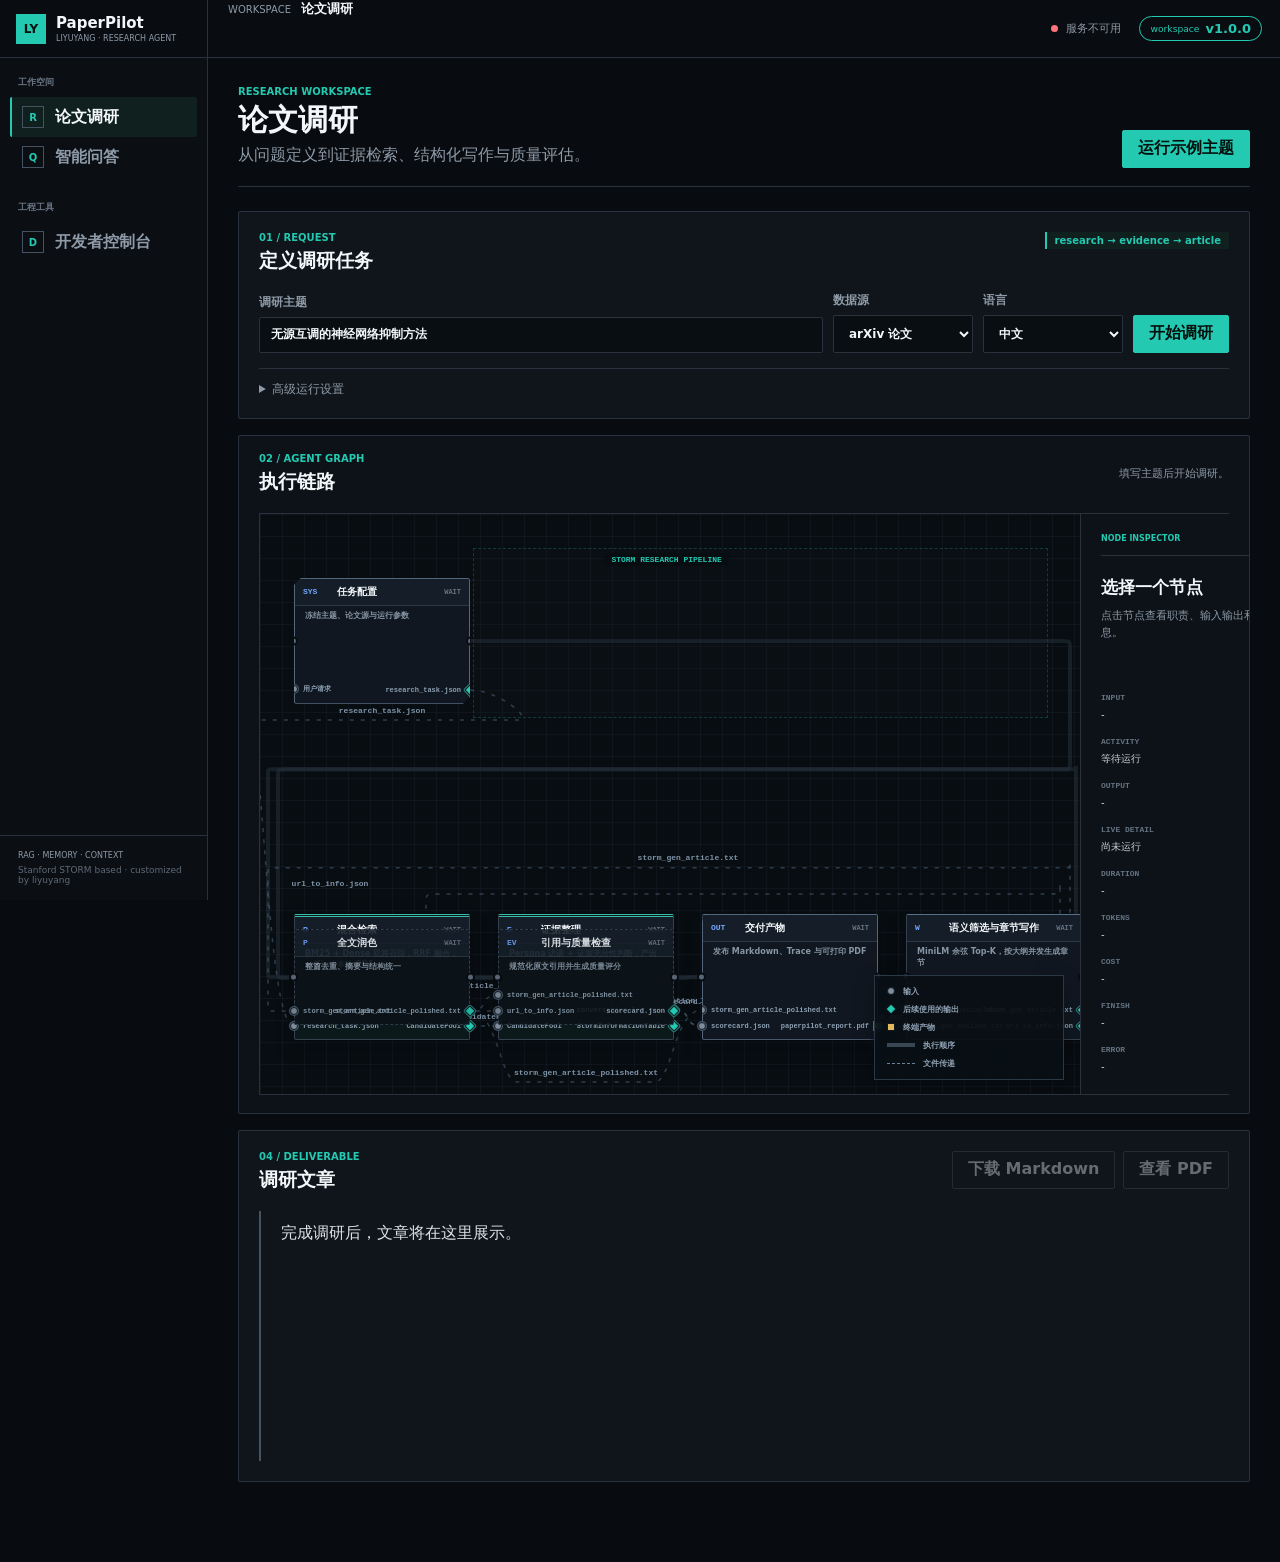
==== frontend/paperpilot_dashboard/index.html @ 45d21dbb "rebrand: PaperStorm -> PaperPilot, v1.0.0 - 全量重命名: 178 文件内容 + 96 文件/目录名; 模块 paperpilot_*; 环境变量 PAPER" ====
<!doctype html>
<html lang="zh-CN">
  <head>
    <meta charset="utf-8" />
    <meta name="viewport" content="width=device-width, initial-scale=1" />
    <title>PaperPilot Agent Workspace</title>
    <link rel="icon" href="data:image/svg+xml,%3Csvg xmlns='http://www.w3.org/2000/svg' viewBox='0 0 32 32'%3E%3Crect width='32' height='32' fill='%2300c2a8'/%3E%3Cpath d='M8 24V8h15v4H13v3h8v4h-8v5z' fill='%23060a0e'/%3E%3C/svg%3E" />
    <link rel="stylesheet" href="styles.css?v=1.0.0" />
  </head>
  <body data-mode="research">
    <header class="topbar">
      <a class="brand" href="#" aria-label="PaperPilot 首页">
        <span class="brand-mark">LY</span>
        <span><strong>PaperPilot</strong><small>LIYUYANG · RESEARCH AGENT</small></span>
      </a>
      <div class="topbar-context"><span>WORKSPACE</span><strong id="workspace-title">论文调研</strong></div>
      <div class="topbar-actions">
        <span class="service-pill" id="service-state"><i class="status-dot"></i><span>连接中</span></span>
          <span class="release-pill owner-pill"><small>workspace</small><strong>v1.0.0</strong></span>
      </div>
    </header>

    <div class="workspace-shell">
      <nav class="workspace-rail" aria-label="主导航">
        <div class="rail-section product-only">
          <span class="rail-label">工作空间</span>
          <button class="rail-item active" id="show-research-mode" type="button"><i>R</i><span>论文调研</span></button>
          <button class="rail-item" id="show-chat-mode" type="button"><i>Q</i><span>智能问答</span></button>
        </div>
        <div class="rail-section">
          <span class="rail-label">工程工具</span>
          <button class="rail-item" id="show-developer-mode" type="button"><i>D</i><span>开发者控制台</span></button>
        </div>
        <div class="rail-spacer"></div>
        <div class="rail-foot">
          <span>RAG · MEMORY · CONTEXT</span>
          <small>Stanford STORM based · customized by liyuyang</small>
        </div>
      </nav>

      <main class="workspace-main">
        <section class="research-view product-only" id="research-view">
          <header class="page-heading">
            <div><span>RESEARCH WORKSPACE</span><h1>论文调研</h1><p>从问题定义到证据检索、结构化写作与质量评估。</p></div>
            <button id="start-research-demo" type="button">运行示例主题</button>
          </header>

          <section class="surface research-composer">
            <div class="section-heading"><div><span>01 / REQUEST</span><h2>定义调研任务</h2></div><b>research → evidence → article</b></div>
            <div class="form-row research-fields">
              <label class="grow">调研主题<input id="task-topic" value="无源互调的神经网络抑制方法" /></label>
              <label>数据源<select id="task-retriever"><option value="arxiv">arXiv 论文</option><option value="local-pdf">本地 PDF</option></select></label>
              <label>语言<select id="task-output-language"><option value="zh">中文</option><option value="original">原文</option></select></label>
              <button id="start-research-workflow" type="button">开始调研</button>
            </div>
            <details><summary>高级运行设置</summary><div class="form-row advanced-row">
              <label>运行方式<select id="task-run-mode"><option value="paperpilot" selected>真实检索与 LLM</option><option value="fake">本地可复现演示</option></select></label>
              <label>期望关键词<input id="task-expected-keyword" placeholder="可选，用于约束检索方向" /></label>
              <label>排除关键词<input id="task-forbidden-keyword" placeholder="可选，用于过滤无关领域" /></label>
            </div></details>
          </section>

          <section class="pipeline-strip pipeline-workbench" aria-label="调研执行阶段">
            <div class="section-heading compact"><div><span>02 / AGENT GRAPH</span><h2>执行链路</h2></div><p class="activity-line" id="research-current-activity">填写主题后开始调研。</p></div>
            <div class="pipeline-layout">
              <div class="pipeline-canvas" id="pipeline-canvas">
                <svg class="pipeline-wires execution-layer" id="pipeline-execution-wires" aria-hidden="true"></svg>
                <svg class="pipeline-wires artifact-layer" id="pipeline-artifact-wires" aria-hidden="true"></svg>
                <div class="agent-cluster-label">STORM RESEARCH PIPELINE</div>
                <button class="pipeline-node system-node" data-node="request" style="--col:1;--row:1" type="button"><span class="flow-port flow-in"></span><span class="flow-port flow-out"></span><span class="node-head"><i>SYS</i><b>任务配置</b><em>WAIT</em></span><small class="node-description">冻结主题、论文源与运行参数</small><span class="node-port input-port" data-port="user_request"><i></i>用户请求</span><span class="node-port output-port relay-output" data-port="research_task"><i></i>research_task.json</span></button>
                <button class="pipeline-node agent-node" data-node="retrieval" style="--col:1;--row:3" type="button"><span class="flow-port flow-in"></span><span class="flow-port flow-out"></span><span class="node-head"><i>R</i><b>混合检索</b><em>WAIT</em></span><small class="node-description">BM25 + Dense 双路召回，RRF 融合，arXiv / 本地 PDF</small><span class="node-port input-port" data-port="research_task"><i></i>research_task.json</span><span class="node-port output-port relay-output" data-port="information"><i></i>CandidatePool</span></button>
                <button class="pipeline-node agent-node" data-node="evidence" style="--col:2;--row:3" type="button"><span class="flow-port flow-in"></span><span class="flow-port flow-out"></span><span class="node-head"><i>E</i><b>证据整理</b><em>WAIT</em></span><small class="node-description">Persona 访谈 + 证据充分性判断，产出可引用信息表</small><span class="node-port input-port" data-port="information"><i></i>CandidatePool</span><span class="node-port output-port relay-output port-row-2" data-port="conversation"><i></i>conversation_log.json</span><span class="node-port output-port relay-output" data-port="evidence_table"><i></i>StormInformationTable</span></button>
                <button class="pipeline-node process-node" data-node="outline" style="--col:3;--row:3" type="button"><span class="flow-port flow-in"></span><span class="flow-port flow-out"></span><span class="node-head"><i>O</i><b>两阶段大纲</b><em>WAIT</em></span><small class="node-description">直接草案，再用研究对话细化结构</small><span class="node-port input-port" data-port="conversation"><i></i>conversation_log.json</span><span class="node-port output-port relay-output" data-port="outline"><i></i>storm_gen_outline.txt</span></button>
                <button class="pipeline-node process-node" data-node="writer" style="--col:4;--row:3" type="button"><span class="flow-port flow-in"></span><span class="flow-port flow-out"></span><span class="node-head"><i>W</i><b>语义筛选与章节写作</b><em>WAIT</em></span><small class="node-description">MiniLM 余弦 Top-K，按大纲并发生成章节</small><span class="node-port input-port port-row-2" data-port="information"><i></i>StormInformationTable</span><span class="node-port input-port" data-port="outline"><i></i>storm_gen_outline.txt</span><span class="node-port output-port relay-output port-row-2" data-port="draft"><i></i>storm_gen_article.txt</span><span class="node-port output-port relay-output" data-port="references"><i></i>url_to_info.json</span></button>
                <button class="pipeline-node aux-node" data-node="polish" style="--col:1;--row:3" type="button"><span class="flow-port flow-in"></span><span class="flow-port flow-out"></span><span class="node-head"><i>P</i><b>全文润色</b><em>WAIT</em></span><small class="node-description">整篇去重、摘要与结构统一</small><span class="node-port input-port" data-port="draft"><i></i>storm_gen_article.txt</span><span class="node-port output-port relay-output" data-port="article"><i></i>storm_gen_article_polished.txt</span></button>
                <button class="pipeline-node aux-node" data-node="evaluate" style="--col:2;--row:3" type="button"><span class="flow-port flow-in"></span><span class="flow-port flow-out"></span><span class="node-head"><i>EV</i><b>引用与质量检查</b><em>WAIT</em></span><small class="node-description">规范化原文引用并生成质量评分</small><span class="node-port input-port port-row-2" data-port="article"><i></i>storm_gen_article_polished.txt</span><span class="node-port input-port" data-port="references"><i></i>url_to_info.json</span><span class="node-port output-port relay-output" data-port="scorecard"><i></i>scorecard.json</span></button>
                <button class="pipeline-node system-node" data-node="deliver" style="--col:3;--row:3" type="button"><span class="flow-port flow-in"></span><span class="flow-port flow-out"></span><span class="node-head"><i>OUT</i><b>交付产物</b><em>WAIT</em></span><small class="node-description">发布 Markdown、Trace 与可打印 PDF</small><span class="node-port input-port port-row-2" data-port="article"><i></i>storm_gen_article_polished.txt</span><span class="node-port input-port" data-port="scorecard"><i></i>scorecard.json</span><span class="node-port output-port terminal-output" data-port="report"><i></i>paperpilot_report.pdf</span></button>
                <div class="pipeline-legend" id="pipeline-legend"><span><i class="legend-input"></i>输入</span><span><i class="legend-relay"></i>后续使用的输出</span><span><i class="legend-terminal"></i>终端产物</span><span><b class="legend-execution"></b>执行顺序</span><span><b class="legend-artifact"></b>文件传递</span></div>
              </div>
              <aside class="pipeline-inspector" id="pipeline-inspector">
                <div><span>NODE INSPECTOR</span><b id="pipeline-node-status">WAITING</b></div>
                <h3 id="pipeline-node-title">选择一个节点</h3>
                <p id="pipeline-node-description">点击节点查看职责、输入输出和当前运行信息。</p>
                <dl>
                  <dt>INPUT</dt><dd id="pipeline-node-input">-</dd>
                  <dt>ACTIVITY</dt><dd id="pipeline-node-activity">等待运行</dd>
                  <dt>OUTPUT</dt><dd id="pipeline-node-output">-</dd>
                  <dt>LIVE DETAIL</dt><dd id="pipeline-node-detail">尚未运行</dd>
                  <dt>DURATION</dt><dd id="pipeline-node-duration">-</dd>
                  <dt>TOKENS</dt><dd id="pipeline-node-tokens">-</dd>
                  <dt>COST</dt><dd id="pipeline-node-cost">-</dd>
                  <dt>FINISH</dt><dd id="pipeline-node-finish">-</dd>
                  <dt>ERROR</dt><dd id="pipeline-node-error">-</dd>
                </dl>
                <div class="pipeline-artifact-actions hidden" id="pipeline-pdf-actions">
                  <label class="checkbox-control"><input id="task-generate-pdf" type="checkbox" /><span>同时生成正式 PDF</span></label>
                  <a class="secondary-button hidden" id="pipeline-open-pdf" href="#" target="_blank" rel="noopener">查看 PDF</a>
                </div>
              </aside>
            </div>
          </section>

          <section class="surface hidden" id="research-score-section">
            <div class="section-heading"><div><span>03 / EVALUATION</span><h2>本次运行评分</h2></div><b id="research-task-id">未运行</b></div>
            <div class="metric-grid" id="scorecard"></div>
          </section>

          <section class="surface result-surface" id="research-result-workspace">
            <div class="section-heading"><div><span>04 / DELIVERABLE</span><h2>调研文章</h2></div><div class="deliverable-actions"><button class="secondary-button" id="download-article-md" type="button" disabled>下载 Markdown</button><button class="secondary-button" id="open-article-pdf" type="button" disabled>查看 PDF</button></div></div>
            <article class="article" id="article-content">完成调研后，文章将在这里展示。</article>
          </section>
        </section>

        <section class="chat-view product-only hidden" id="chat-view">
          <aside class="chat-sessions" id="chat-sessions-panel">
            <div class="section-heading compact"><div><span>HISTORY</span><h2>会话</h2></div><button class="icon-button" id="refresh-chat-sessions" type="button" title="刷新会话">↻</button></div>
            <div class="session-list" id="chat-session-list"><p class="empty-state">暂无历史会话。</p></div>
          </aside>
          <section class="chat-workspace">
            <header class="chat-header"><div><span>CONTEXT-AWARE CHAT</span><h1>研究问答</h1></div><button id="create-chat" type="button">新建聊天</button></header>
            <div class="chat-messages" id="chat-messages"><div class="message assistant"><img class="message-avatar" src="/dashboard/assets/avatar-paperpilot.svg" alt="" /><div class="message-body"><div class="message-head"><strong>PaperPilot</strong></div><p>我是带论文检索、上下文压缩和长期记忆的 Research Chat Agent。</p></div></div></div>
            <div class="chat-toolbar"><button id="regenerate-chat" type="button" class="secondary-button" disabled>重新生成</button><button id="stop-chat" type="button" class="danger-button hidden">停止</button></div>
            <form class="chat-composer" id="chat-form"><textarea id="chat-input" rows="3" placeholder="直接提问，证据不足时将自动升级为深度调研。"></textarea><button id="send-chat" type="submit">发送</button></form>
          </section>
        </section>

        <section class="developer-view hidden" id="developer-view">
          <header class="page-heading developer-header">
            <div><span>BENCHMARK CONTROL PLANE</span><h1>开发者控制台</h1><p>公开数据集、可复现实验、运行日志和治理状态集中管理。</p></div>
            <div class="developer-actions"><label>服务地址<input id="service-url" placeholder="当前页面地址" /></label><button class="secondary-button" id="leave-developer-mode" type="button">返回产品</button></div>
          </header>

          <section class="status-band" id="benchmark-readiness">
            <div><small>API SERVICE</small><strong id="ready-service">检查中</strong><span id="ready-service-detail">连接 API</span></div>
            <div><small>BENCHMARK ROOT</small><strong id="ready-root">未发现</strong><span id="ready-root-detail">等待服务返回</span></div>
            <div><small>DATASETS</small><strong id="ready-datasets">检测中</strong><span>本机缓存自动发现</span></div>
            <div><small>RUNTIME</small><strong id="ready-python">未知</strong><span id="ready-model-cache">模型缓存未发现</span></div>
            <div><small>LANGFUSE</small><strong id="ready-langfuse">检查中</strong><span id="ready-langfuse-detail">本地 Trace 可用</span></div>
            <button class="icon-button" id="refresh-benchmark-catalog" type="button" title="刷新环境">↻</button>
          </section>

          <section class="console-section milestone-workspace" aria-labelledby="milestone-heading">
            <div class="section-heading"><div><span>ACCUMULATED RELEASE PATH</span><h2 id="milestone-heading">能力演进与验收范围</h2></div><b>累积里程碑</b></div>
            <div class="milestone-progress" id="milestone-progress" aria-label="累积里程碑进度"></div>
            <div class="milestone-detail" id="milestone-detail">
              <div class="milestone-detail-copy"><span>SELECT A MILESTONE</span><h3>选择阶段查看验收范围</h3><p>每一阶段只叠加此前已验证能力；数据缺失时会明确标注，不会用推断结果补齐。</p></div>
              <div class="milestone-benchmarks" id="milestone-benchmarks"></div>
              <section class="case-comparison" aria-labelledby="case-comparison-heading">
                <div class="case-comparison-head"><span>CASE EVIDENCE</span><h3 id="case-comparison-heading">案例对照</h3></div>
                <div class="case-field"><small>改进前 Top K</small><strong id="case-before-top-k">未提供</strong></div>
                <div class="case-field"><small>改进后 Top K</small><strong id="case-after-top-k">未提供</strong></div>
                <div class="case-field"><small>失败阶段</small><strong id="case-failure-stage">未提供</strong></div>
                <div class="case-field"><small>Trace</small><strong id="case-trace">未提供</strong></div>
                <div class="case-field case-citation"><small>引用字段</small><strong id="case-citation">未提供</strong></div>
              </section>
            </div>
          </section>

          <section class="console-section">
            <div class="section-heading"><div><span>PUBLIC EVIDENCE</span><h2>Benchmark Registry</h2></div><b data-legacy-contract="v5.5 / v5.6">实验目录</b></div>
            <div class="benchmark-catalog" id="benchmark-catalog"><p class="empty-state">正在加载 Benchmark Registry...</p></div>
          </section>

          <section class="console-section benchmark-run-workspace" id="benchmark-run-workspace">
            <div class="section-heading"><div><span>EXPERIMENT RUNNER</span><h2 id="benchmark-selected-name">选择一个 Benchmark</h2></div><span class="run-status idle" id="benchmark-run-status">idle</span></div>
            <div class="run-layout">
              <div class="run-config">
                <p id="benchmark-selected-description">从上方目录选择任务，查看数据、成本和复现参数。</p>
                <div class="form-row"><label>运行档位<select id="benchmark-profile"><option value="smoke">Smoke：快速验证链路</option><option value="quality">Quality：正式实验</option></select></label><label class="paid-confirm hidden" id="paid-confirm-row"><input id="benchmark-allow-paid" type="checkbox" /> 我确认该实验会调用付费 LLM</label></div>
                <div class="input-manifest" id="benchmark-input-manifest"></div>
                <div class="command-box"><div><span>REPRODUCIBLE COMMAND</span><button class="text-button" id="copy-benchmark-command" type="button">复制</button></div><code id="benchmark-command-preview">选择 Benchmark 后生成</code></div>
                <div class="button-row"><button id="start-benchmark-run" type="button" disabled>开始运行</button><button class="danger-button" id="cancel-benchmark-run" type="button" disabled>停止</button></div>
              </div>
              <div class="run-observer"><div class="run-progress"><i id="benchmark-progress-dot"></i><div><strong id="benchmark-progress-title">尚未运行</strong><p id="benchmark-progress-detail">运行后显示 PID、耗时与产物路径。</p></div></div><pre class="benchmark-log-tail" id="benchmark-log-tail">Benchmark 日志将在这里实时刷新。</pre></div>
            </div>
          </section>

          <section class="console-section">
            <div class="section-heading"><div><span>EVIDENCE REPORT</span><h2>结果与边界</h2></div><b id="benchmark-evidence-tier">尚未选择</b></div>
            <div class="metric-grid benchmark-result-metrics" id="benchmark-result-metrics"></div>
            <div class="evidence-grid"><div><h3>实验说明</h3><ul id="benchmark-limitations"><li>选择 Benchmark 后显示证据等级与限制。</li></ul></div><div><h3>产物</h3><div id="benchmark-artifacts" class="artifact-list">尚无运行产物。</div></div></div>
            <details><summary>原始报告 JSON</summary><pre id="benchmark-raw-result">{}</pre></details>
          </section>

          <section class="console-section runtime-diagnostics">
            <div class="section-heading"><div><span>LIVE RUNTIME</span><h2>执行链路诊断</h2></div><button class="secondary-button" id="refresh-runtime-diagnostics" type="button">刷新</button></div>
            <div class="diagnostic-grid"><div><h3>服务与治理</h3><pre id="runtime-production-status">等待刷新。</pre></div><div><h3>最近调研任务</h3><pre id="runtime-task-status">等待刷新。</pre></div><div><h3>Runtime Trace</h3><pre id="runtime-trace-status">选择或运行调研任务后显示。</pre></div></div>
          </section>
        </section>
      </main>

      <aside class="workspace-inspector product-only">
        <div class="inspector-block chat-settings">
          <span class="rail-label">运行配置</span>
          <label>问答模式<select id="chat-run-mode"><option value="paperpilot" selected>真实 API</option><option value="fake">本地演示</option></select></label>
          <label>检索器<select id="chat-retriever"><option value="arxiv">arXiv</option><option value="local-pdf">本地 PDF</option></select></label>
          <label>记忆召回<select id="chat-memory-mode"><option value="lexical" selected>FTS / BM25（轻量）</option><option value="semantic">真实 Embedding（语义）</option></select></label>
        </div>
        <div class="inspector-block"><span class="rail-label">当前上下文</span><dl class="session-meta"><dt>SESSION</dt><dd id="chat-session-id">尚未创建</dd><dt>CONTEXT</dt><dd id="chat-context-summary">等待消息</dd></dl></div>
        <div class="inspector-block"><span class="rail-label">能力栈</span><ul class="capability-list"><li><i class="teal"></i>Hybrid Retrieval</li><li><i class="blue"></i>Evidence Rerank</li><li><i class="violet"></i>Temporal Memory</li><li><i class="amber"></i>Context Compaction</li></ul></div>
        <div class="inspector-block inspector-note"><strong>执行策略</strong><p>闲聊直接生成；知识问题先复用证据；证据不足时自动进入 Deep Research。</p></div>
      </aside>
    </div>

    <div class="toast hidden" id="toast" role="status"></div>
    <script src="app.js?v=1.0.0"></script>
  </body>
</html>
---- frontend/paperpilot_dashboard/styles.css ----
:root {
  color-scheme: dark;
  --bg: #080b0f;
  --rail: #0b0f14;
  --surface: #10151b;
  --surface-2: #141b23;
  --surface-3: #19222c;
  --line: #29323c;
  --line-strong: #455261;
  --text: #f4f7fa;
  --muted: #8e9aa7;
  --teal: #24c9b1;
  --blue: #73a7ff;
  --green: #5bd692;
  --amber: #e8b75a;
  --red: #ff737d;
  --violet: #a795ff;
  --radius: 2px;
  font-family: Inter, "IBM Plex Sans", "Segoe UI", "Microsoft YaHei", system-ui, sans-serif;
}

* { box-sizing: border-box; }
html { background: var(--bg); scroll-behavior: smooth; }
body { min-width: 320px; margin: 0; background: var(--bg); color: var(--text); letter-spacing: 0; }
button, input, select, textarea { font: inherit; letter-spacing: 0; }
button { min-height: 38px; border: 1px solid var(--teal); border-radius: var(--radius); padding: 0 15px; background: var(--teal); color: #03110e; font-weight: 750; cursor: pointer; transition: background 120ms ease, border-color 120ms ease, color 120ms ease; }
button:hover:not(:disabled) { border-color: #63e4d1; background: #63e4d1; }
button:disabled { cursor: not-allowed; opacity: .38; }
button:focus-visible, input:focus-visible, select:focus-visible, textarea:focus-visible { outline: 2px solid var(--blue); outline-offset: 2px; }
.secondary-button, .icon-button { border-color: var(--line-strong); background: transparent; color: var(--text); }
.secondary-button:hover:not(:disabled), .icon-button:hover:not(:disabled) { border-color: var(--muted); background: var(--surface-3); }
.danger-button { border-color: #704048; background: transparent; color: #ffb1b7; }
.danger-button:hover:not(:disabled) { border-color: var(--red); background: #35171d; color: #fff; }
.text-button { min-height: auto; border: 0; padding: 0; background: transparent; color: var(--blue); }
.icon-button { width: 38px; padding: 0; font-size: 20px; }
input, select, textarea { width: 100%; border: 1px solid var(--line); border-radius: var(--radius); background: #090e13; color: var(--text); padding: 10px 11px; }
textarea { resize: vertical; }
label { display: grid; gap: 6px; color: var(--muted); font-size: 12px; font-weight: 650; }
p { color: var(--muted); line-height: 1.55; }
h1, h2, h3, p { margin-top: 0; }
h1 { margin-bottom: 5px; font-size: 30px; line-height: 1.2; }
h2 { margin-bottom: 0; font-size: 19px; }
h3 { font-size: 14px; }
code, pre { font-family: "Cascadia Code", "SFMono-Regular", Consolas, monospace; }
.hidden { display: none !important; }

.topbar { position: sticky; top: 0; z-index: 20; display: grid; grid-template-columns: 208px minmax(0, 1fr) auto; min-height: 58px; border-bottom: 1px solid var(--line); background: #090d12; }
.brand { display: flex; align-items: center; gap: 10px; border-right: 1px solid var(--line); padding: 0 16px; color: var(--text); text-decoration: none; }
.brand-mark { display: grid; place-items: center; width: 30px; height: 30px; background: var(--teal); color: #03110e; font-size: 12px; font-weight: 900; }
.brand strong, .brand small { display: block; }
.brand strong { font-size: 15px; }
.brand small { margin-top: 2px; color: var(--muted); font-size: 8px; }
.topbar-context { display: flex; align-items: baseline; gap: 10px; padding: 0 20px; }
.topbar-context span { color: var(--muted); font-size: 10px; }
.topbar-context strong { font-size: 13px; }
.topbar-actions { display: flex; align-items: center; gap: 18px; padding: 0 18px; }
.service-pill, .release-pill { display: flex; align-items: center; gap: 8px; color: var(--muted); font-size: 11px; }
.release-pill { gap: 6px; }
.release-pill strong { color: var(--teal); font-size: 13px; }
.status-dot { width: 7px; height: 7px; border-radius: 50%; background: var(--amber); }
.service-pill.online .status-dot { background: var(--green); box-shadow: 0 0 0 3px rgba(91,214,146,.12); }
.service-pill.offline .status-dot { background: var(--red); }

.workspace-shell { display: grid; grid-template-columns: 208px minmax(0, 1fr) 288px; min-height: calc(100vh - 58px); }
body[data-mode="research"] .workspace-shell { grid-template-columns: 208px minmax(0, 1fr); }
body[data-mode="research"] .workspace-main { grid-column: 2; }
body[data-mode="research"] .workspace-inspector { display: none; }
.workspace-rail { position: sticky; top: 58px; display: flex; height: calc(100vh - 58px); flex-direction: column; border-right: 1px solid var(--line); background: var(--rail); }
.rail-section { padding: 18px 10px 6px; }
.rail-label { display: block; margin: 0 8px 8px; color: #697583; font-size: 9px; font-weight: 800; text-transform: uppercase; }
.rail-item { display: flex; width: 100%; align-items: center; gap: 11px; min-height: 40px; border: 0; border-left: 2px solid transparent; padding: 0 10px; background: transparent; color: var(--muted); text-align: left; }
.rail-item:hover:not(:disabled) { border-color: var(--line-strong); background: var(--surface); color: var(--text); }
.rail-item.active { border-color: var(--teal); background: #10201f; color: var(--text); }
.rail-item i { display: grid; place-items: center; width: 22px; height: 22px; border: 1px solid var(--line-strong); color: var(--teal); font-size: 10px; font-style: normal; font-weight: 800; }
.rail-spacer { flex: 1; }
.rail-foot { border-top: 1px solid var(--line); padding: 15px 18px; }
.rail-foot span, .rail-foot small { display: block; }
.rail-foot span { color: var(--muted); font-size: 8px; }
.rail-foot small { margin-top: 5px; color: #5e6975; font-size: 9px; }

.workspace-main { min-width: 0; padding: 28px 30px 64px; }
.workspace-inspector { position: sticky; top: 58px; height: calc(100vh - 58px); overflow: auto; border-left: 1px solid var(--line); background: #0b1016; }
.inspector-block { border-bottom: 1px solid var(--line); padding: 20px 16px; }
.inspector-block label + label { margin-top: 13px; }
.inspector-block .rail-label { margin-left: 0; }
.inspector-note { background: #0e171c; }
.inspector-note p { margin: 8px 0 0; font-size: 12px; }
.capability-list { display: grid; gap: 11px; margin: 0; padding: 0; list-style: none; color: var(--muted); font-size: 12px; }
.capability-list li { display: flex; align-items: center; gap: 9px; }
.capability-list i { width: 3px; height: 16px; background: var(--teal); }
.capability-list .blue { background: var(--blue); }.capability-list .violet { background: var(--violet); }.capability-list .amber { background: var(--amber); }

.page-heading, .chat-header { display: flex; align-items: flex-end; justify-content: space-between; gap: 24px; margin-bottom: 24px; border-bottom: 1px solid var(--line); padding-bottom: 18px; }
.page-heading span, .chat-header span, .section-heading span { display: block; margin-bottom: 5px; color: var(--teal); font-size: 10px; font-weight: 800; }
.page-heading p { margin-bottom: 0; }
.surface, .console-section, .pipeline-strip { margin-bottom: 16px; border: 1px solid var(--line); border-radius: var(--radius); background: var(--surface); }
.surface, .console-section { padding: 20px; }
.pipeline-strip { padding: 17px 20px 20px; background: #0d1218; }
.section-heading { display: flex; align-items: flex-start; justify-content: space-between; gap: 18px; margin-bottom: 18px; }
.section-heading.compact { align-items: center; }
.section-heading b { border-left: 2px solid var(--teal); padding: 3px 8px; background: #10201f; color: var(--teal); font-size: 10px; white-space: nowrap; }
.form-row { display: flex; align-items: end; gap: 10px; }
.form-row > label { min-width: 140px; }.form-row .grow { flex: 1; }
.button-row { display: flex; gap: 8px; flex-wrap: wrap; }
details { margin-top: 15px; border-top: 1px solid var(--line); padding-top: 12px; }
summary { color: var(--muted); font-size: 12px; cursor: pointer; }
.advanced-row { margin-top: 13px; }.advanced-row label { flex: 1; }
.activity-line { max-width: 55%; margin: 0; font-size: 11px; text-align: right; }
.pipeline-workbench { padding-bottom: 18px; overflow: hidden; }
.pipeline-layout { display: grid; grid-template-columns: minmax(820px, 1fr) 270px; min-height: 560px; border: 1px solid var(--line); background: #080d12; }
.pipeline-canvas { position: relative; display: grid; min-width: 820px; grid-template-columns: repeat(4, minmax(176px, 1fr)); grid-template-rows: repeat(3, 126px); gap: 42px 28px; align-content: center; padding: 64px 34px 54px; overflow: hidden; background-color: #080d12; background-image: linear-gradient(rgba(68,82,97,.12) 1px, transparent 1px), linear-gradient(90deg, rgba(68,82,97,.12) 1px, transparent 1px); background-size: 22px 22px; }
.pipeline-canvas::before { position: absolute; top: 34px; left: calc(25% + 8px); width: calc(75% - 42px); height: 168px; border: 1px dashed rgba(36,201,177,.24); background: rgba(13,29,29,.16); content: ""; pointer-events: none; }
.agent-cluster-label { position: absolute; top: 39px; left: 42%; z-index: 4; padding: 2px 7px; background: #080d12; color: var(--teal); font: 800 8px "Cascadia Code", monospace; }
.pipeline-wires { position: absolute; inset: 0; width: 100%; height: 100%; overflow: visible; pointer-events: none; }.execution-layer { z-index: 1; }.artifact-layer { z-index: 2; }
.pipeline-wires path { fill: none; vector-effect: non-scaling-stroke; transition: stroke .25s ease, opacity .25s ease, filter .25s ease; }
.execution-wire { stroke: #26313d; stroke-width: 4; opacity: .5; }.execution-wire.complete { stroke: #31594e; opacity: .75; }.execution-wire.active { stroke: var(--teal); stroke-width: 4; stroke-dasharray: 12 10; opacity: 1; filter: drop-shadow(0 0 6px rgba(36,201,177,.85)); animation: execution-flow .68s linear infinite; }.execution-wire.failed { stroke: var(--red); opacity: 1; filter: drop-shadow(0 0 5px rgba(255,115,125,.75)); }
.artifact-wire { stroke: #536b83; stroke-width: 1.55; stroke-dasharray: 4 7; opacity: .5; }.artifact-wire.complete { stroke: #5d8878; opacity: .72; }.artifact-wire.active { stroke: #7eb6ff; stroke-width: 2.35; stroke-dasharray: 5 8; opacity: 1; filter: drop-shadow(0 0 7px rgba(121,169,255,.95)); animation: artifact-flow .5s linear infinite; }.artifact-wire.failed { stroke: var(--red); opacity: .95; }
.artifact-label { fill: #7f93a8; font: 700 8px "Cascadia Code", monospace; letter-spacing: 0; pointer-events: none; }
.pipeline-node { position: relative; z-index: 3; display: grid; min-width: 0; min-height: 118px; grid-column: var(--col); grid-row: var(--row); grid-template-rows: 31px auto 1fr; align-items: start; border: 1px solid #35414e; border-radius: 2px; padding: 0 10px 9px; background: #101720; color: var(--text); text-align: left; box-shadow: 0 8px 20px rgba(0,0,0,.24); overflow: visible; }
.pipeline-node.system-node { clip-path: polygon(7px 0, 100% 0, 100% calc(100% - 7px), calc(100% - 7px) 100%, 0 100%, 0 7px); border-color: #53667b; }.pipeline-node.agent-node { border-top: 3px double #38bba9; background: #0c191a; }.pipeline-node.process-node { border-top-color: #56708c; }.pipeline-node.aux-node { min-height: 96px; align-self: center; border-style: dashed; background: #0c1218; box-shadow: none; opacity: .88; }
.node-head { display: grid; grid-template-columns: 27px minmax(0,1fr) auto; align-items: center; gap: 7px; margin: 0 -10px 7px; border-bottom: 1px solid #2b3743; padding: 6px 8px; background: #151e28; }.node-head > i { color: var(--blue); font: 800 8px "Cascadia Code", monospace; font-style: normal; }.node-head b { min-width: 0; overflow: hidden; font-size: 10px; text-overflow: ellipsis; white-space: nowrap; }.node-head em { color: #647180; font: 800 7px "Cascadia Code", monospace; font-style: normal; }
.node-description { display: block; min-height: 26px; color: #8795a4; font-size: 8px; line-height: 1.4; }
.node-port { position: absolute; display: flex; max-width: 74%; align-items: center; gap: 5px; color: #8da0b3; font: 700 7px "Cascadia Code", monospace; white-space: nowrap; }.node-port i { width: 8px; height: 8px; flex: 0 0 auto; border: 1px solid #111923; border-radius: 50%; background: #7f8d9a; box-shadow: 0 0 0 1px #45586a; }.input-port { bottom: 9px; left: -5px; }.node-port.port-row-2 { bottom: 25px; }.output-port { right: -5px; bottom: 9px; flex-direction: row-reverse; text-align: right; }.relay-output i { border-radius: 1px; background: var(--teal); box-shadow: 0 0 0 1px #287e73; transform: rotate(45deg); }.terminal-output i { border-radius: 0; background: #e2b85d; box-shadow: 0 0 0 1px #8a6b2e; }
.flow-port { position: absolute; top: 50%; width: 9px; height: 9px; border: 2px solid #080d12; border-radius: 50%; background: #596776; transform: translateY(-50%); }.flow-in { left: -6px; }.flow-out { right: -6px; }
.pipeline-node:hover:not(:disabled), .pipeline-node.selected { border-color: var(--blue); background: #16212d; }
.pipeline-node.active { border-color: var(--teal); background: #101a21; box-shadow: inset 3px 0 0 var(--teal), 0 0 20px rgba(36,201,177,.24); animation: node-breathe 1.5s ease-in-out infinite; }.pipeline-node.active::after { position: absolute; z-index: 6; inset: -2px; content: ""; pointer-events: none; background: linear-gradient(90deg, transparent 0 34%, var(--teal) 46% 58%, transparent 70%) top / 220% 1px no-repeat, linear-gradient(180deg, transparent 0 34%, var(--teal) 46% 58%, transparent 70%) right / 1px 220% no-repeat, linear-gradient(270deg, transparent 0 34%, var(--teal) 46% 58%, transparent 70%) bottom / 220% 1px no-repeat, linear-gradient(0deg, transparent 0 34%, var(--teal) 46% 58%, transparent 70%) left / 1px 220% no-repeat; filter: drop-shadow(0 0 4px rgba(36,201,177,.9)); animation: node-outline-flow 1.25s linear infinite; }.pipeline-node.active .flow-port { background: var(--teal); box-shadow: 0 0 9px var(--teal); }.pipeline-node.active em { color: var(--teal); }
.pipeline-node.complete { border-color: #2f7652; background: #0c1714; }.pipeline-node.complete .flow-port { background: var(--green); }.pipeline-node.complete em { color: var(--green); }
.pipeline-node.failed { border-color: var(--red); background: #251116; }.pipeline-node.failed .flow-port { background: var(--red); box-shadow: 0 0 8px rgba(255,115,125,.7); }.pipeline-node.failed em { color: var(--red); }
.pipeline-node.skipped { border-color: #29323c; background: #0a0f14; opacity: .58; }.pipeline-node.skipped em { color: #788696; }
.pipeline-node .node-time { position: absolute; top: -9px; left: 9px; z-index: 4; border: 1px solid #2f7652; padding: 2px 5px; background: #07120d; color: var(--green); font: 800 7px "Cascadia Code", monospace; font-style: normal; }
.pipeline-legend { position: absolute; right: 16px; bottom: 14px; z-index: 5; display: grid; width: 190px; grid-template-columns: 1fr; gap: 7px; border: 1px solid #2b3947; padding: 10px 12px; background: rgba(9,15,21,.94); box-shadow: 0 8px 20px rgba(0,0,0,.25); color: #8fa0b2; font: 700 8px "Cascadia Code", monospace; }.pipeline-legend span { display: flex; align-items: center; gap: 8px; }.pipeline-legend i { display: inline-block; width: 8px; height: 8px; border: 1px solid #111923; }.legend-input { border-radius: 50%; background: #7f8d9a; }.legend-relay { border-radius: 1px; background: var(--teal); transform: rotate(45deg); }.legend-terminal { background: #e2b85d; }.pipeline-legend b { display: inline-block; width: 28px; height: 0; border-top: 4px solid #384654; }.pipeline-legend .legend-artifact { border-top-width: 1px; border-top-style: dashed; border-color: #6a8198; }
.pipeline-inspector { border-left: 1px solid var(--line); padding: 20px; background: #0c1218; }
.pipeline-inspector > div { display: flex; align-items: center; justify-content: space-between; border-bottom: 1px solid var(--line); padding-bottom: 12px; }.pipeline-inspector > div span { color: var(--teal); font-size: 8px; font-weight: 800; }.pipeline-inspector > div b { color: var(--muted); font: 800 8px "Cascadia Code", monospace; }.pipeline-inspector > div b.active { color: var(--teal); }.pipeline-inspector > div b.complete { color: var(--green); }.pipeline-inspector > div b.failed { color: var(--red); }
.pipeline-inspector h3 { margin: 20px 0 8px; font-size: 17px; }.pipeline-inspector p { min-height: 66px; font-size: 11px; }.pipeline-inspector dl { margin: 20px 0 0; }.pipeline-inspector dt { margin-top: 15px; color: #657281; font: 800 8px "Cascadia Code", monospace; }.pipeline-inspector dd { margin: 5px 0 0; color: #c7d1da; font-size: 10px; line-height: 1.5; overflow-wrap: anywhere; }
.pipeline-inspector > .pipeline-artifact-actions { display: grid; gap: 10px; margin-top: 18px; padding-top: 14px; border-top: 1px solid var(--line); border-bottom: 0; }.pipeline-inspector > .pipeline-artifact-actions.hidden { display: none; }.checkbox-control { display: flex; align-items: center; gap: 9px; color: #c7d1da; font-size: 10px; }.checkbox-control input { accent-color: var(--teal); }.deliverable-actions { display: flex; align-items: center; gap: 8px; }
.research-progress { display: grid; grid-template-columns: repeat(5, minmax(0, 1fr)); border: 1px solid var(--line); }
.research-progress > div { display: grid; min-height: 66px; align-content: center; gap: 5px; border-right: 1px solid var(--line); padding: 10px 13px; color: var(--muted); }
.research-progress > div:last-child { border-right: 0; }
.research-progress i { color: #637080; font-size: 9px; font-style: normal; }
.research-progress span { font-size: 12px; }
.research-progress .complete { border-top: 2px solid var(--green); background: #0d1c16; color: #c4f1d7; }
.research-progress .active { border-top: 2px solid var(--blue); background: #101b2a; color: #dae8ff; }
.research-progress .failed { border-top: 2px solid var(--red); background: #271217; color: #ffc8cc; }
.metric-grid { display: grid; grid-template-columns: repeat(auto-fit, minmax(145px, 1fr)); border: 1px solid var(--line); background: var(--line); gap: 1px; }
.metric { min-height: 82px; padding: 13px; background: #0a0f14; }
.metric small { display: block; color: var(--muted); font-size: 10px; overflow-wrap: anywhere; }
.metric strong { display: block; margin-top: 8px; font-size: 21px; overflow-wrap: anywhere; }
.metric strong em { margin-left: 5px; color: var(--muted); font-size: 10px; font-style: normal; }
.article { min-height: 250px; border-left: 2px solid var(--line-strong); padding: 8px 20px 20px; color: #dce3e9; line-height: 1.8; white-space: pre-wrap; }

.chat-view { display: grid; min-width: 0; max-width: 100%; grid-template-columns: 230px minmax(0, 1fr); min-height: calc(100vh - 120px); border: 1px solid var(--line); background: var(--surface); }
.chat-sessions { min-width: 0; max-width: 100%; border-right: 1px solid var(--line); padding: 16px 10px; }
.session-list { display: flex; min-width: 0; max-width: 100%; flex-direction: column; gap: 3px; }
.session-item { display: flex; width: 100%; min-width: 0; max-width: 100%; flex-direction: column; gap: 3px; min-height: 68px; border: 0; border-left: 2px solid transparent; padding: 10px; background: transparent; color: var(--text); text-align: left; overflow: hidden; }
.session-item strong { min-width: 0; overflow: hidden; text-overflow: ellipsis; white-space: nowrap; }
.session-item:hover, .session-item.active { border-color: var(--teal); background: #101d1d; }
.session-item span, .session-item small { color: var(--muted); font-size: 10px; overflow: hidden; text-overflow: ellipsis; white-space: nowrap; }
.chat-workspace { display: grid; min-width: 0; grid-template-rows: auto minmax(410px, 1fr) auto auto; padding: 20px 24px; }
.chat-header { align-items: center; margin-bottom: 0; }
.chat-messages { overflow-y: auto; padding: 22px 0; }
.message { display: grid; width: min(86%, 780px); grid-template-columns: 34px minmax(0,1fr); gap: 10px; margin-bottom: 16px; }.message.user { grid-template-columns: minmax(0,1fr) 34px; margin-left: auto; }.message.user .message-avatar { grid-column: 2; }.message.user .message-body { grid-column: 1; grid-row: 1; border-left: 0; border-right: 2px solid var(--blue); background: #111b28; }
.message-avatar { width: 34px; height: 34px; border: 1px solid var(--line-strong); background: #0b1117; object-fit: cover; }.message-body { min-width: 0; border-left: 2px solid var(--teal); padding: 12px 14px; background: #0b1117; }.message-head { display: flex; align-items: center; justify-content: space-between; gap: 12px; }.message-telemetry { color: #74879a; font: 700 8px "Cascadia Code", monospace; white-space: nowrap; }.message-usage { display: flex; flex-wrap: wrap; gap: 8px; margin-top: 11px; border-top: 1px solid #22303d; padding-top: 8px; }.message p { margin: 7px 0 0; color: var(--text); white-space: pre-wrap; }
.chat-toolbar { display: flex; gap: 8px; padding: 8px 0; }
.chat-composer { display: grid; grid-template-columns: minmax(0, 1fr) auto; gap: 8px; border-top: 1px solid var(--line); padding-top: 12px; }
.session-meta { margin: 0; }.session-meta dt { color: #687583; font-size: 9px; }.session-meta dd { margin: 4px 0 13px; overflow-wrap: anywhere; font-size: 11px; }
.version-badge, .missing-badge { display: inline-block; margin-left: 5px; padding: 1px 5px; background: #18302d; color: var(--teal); font-size: 9px; }
.citations summary { color: var(--blue); font-size: 11px; }
.citations > ul { display: grid; gap: 8px; padding-left: 18px; }
.citations > ul > li { color: var(--muted); font-size: 11px; }
.citation-row { display: flex; align-items: center; flex-wrap: wrap; gap: 7px; }
.citation-title { color: var(--text); }
.citation-source { display: inline-flex; flex-direction: column; gap: 2px; }.citation-authors, .original-sources small { display: block; color: #7f91a3; font-size: 9px; }
.citation-locator { min-height: 24px; padding: 2px 8px; border-color: var(--blue); background: transparent; color: var(--blue); font-size: 10px; }
.original-sources { display: grid; gap: 4px; margin: 6px 0 0; padding-left: 12px; list-style: none; }
.original-sources li { display: grid; grid-template-columns: 24px minmax(0, 1fr); gap: 5px; }
.original-sources a { color: var(--teal); overflow-wrap: anywhere; }
.article p { scroll-margin-top: 92px; border-left: 2px solid transparent; padding-left: 12px; transition: background .2s ease, border-color .2s ease; }
.article .citation-target { border-left-color: var(--teal); background: rgba(28, 205, 183, .1); }

body[data-mode="developer"] .workspace-shell { grid-template-columns: 208px minmax(0, 1fr); }
body[data-mode="developer"] .workspace-main { grid-column: 2; }
.developer-header { align-items: flex-end; }
.developer-actions { display: flex; align-items: end; gap: 8px; }.developer-actions label { min-width: 260px; }
.status-band { display: grid; grid-template-columns: repeat(5, minmax(0, 1fr)) 48px; margin-bottom: 16px; border: 1px solid var(--line); background: var(--line); gap: 1px; }
.status-band > div { min-width: 0; padding: 13px 14px; background: #0b1117; }
.status-band small, .status-band span { display: block; color: var(--muted); font-size: 9px; }
.status-band strong { display: block; margin: 5px 0; overflow: hidden; text-overflow: ellipsis; white-space: nowrap; font-size: 13px; }
.status-band > button { width: 48px; height: 100%; border: 0; background: #101820; }
.milestone-workspace { overflow: hidden; }
.milestone-progress { display: grid; grid-template-columns: repeat(5, minmax(0, 1fr)); border: 1px solid var(--line); background: var(--line); gap: 1px; }
.milestone-card { display: grid; min-height: 92px; grid-template-columns: 24px minmax(0, 1fr); grid-template-rows: 1fr auto; align-items: center; gap: 5px 10px; border: 0; border-radius: 0; padding: 14px; background: #0b1117; color: var(--text); text-align: left; transition: background 140ms ease, box-shadow 140ms ease; }
.milestone-card > span { grid-row: 1 / span 2; align-self: stretch; border-right: 1px solid var(--line); color: var(--muted); font-family: "Cascadia Code", monospace; font-size: 10px; padding-top: 2px; }
.milestone-card strong { min-width: 0; overflow: hidden; color: #dbe9f3; font-size: 12px; text-overflow: ellipsis; white-space: nowrap; }
.milestone-card small { color: var(--muted); font-family: "Cascadia Code", monospace; font-size: 9px; }
.milestone-card:hover, .milestone-card.selected { background: #10201f; }.milestone-card.selected { box-shadow: inset 3px 0 0 var(--teal); }.milestone-card.running small { color: var(--blue); }.milestone-card.production-governance small { color: var(--green); }
.milestone-detail { display: grid; grid-template-columns: minmax(230px, .8fr) minmax(170px, .55fr) minmax(0, 1.65fr); gap: 18px; border: 1px solid var(--line); border-top: 0; padding: 17px; background: #090f14; }
.milestone-detail-copy > span, .case-comparison-head > span { color: var(--teal); font-size: 9px; font-weight: 900; text-transform: uppercase; }.milestone-detail-copy h3, .case-comparison h3 { margin: 5px 0 7px; font-size: 15px; }.milestone-detail-copy p { margin: 0; color: var(--muted); font-size: 11px; line-height: 1.6; }
.milestone-benchmarks { display: flex; flex-wrap: wrap; align-content: flex-start; gap: 6px; border-left: 1px solid var(--line); padding-left: 18px; }.milestone-benchmarks span { border: 1px solid #244257; padding: 5px 7px; color: #a9c8dd; font-size: 10px; }
.case-comparison { display: grid; grid-template-columns: repeat(2, minmax(0, 1fr)); border-left: 1px solid var(--line); padding-left: 18px; }.case-comparison-head, .case-citation { grid-column: 1 / -1; }.case-comparison-head { padding-bottom: 8px; }.case-field { min-width: 0; border-top: 1px solid var(--line); padding: 7px 10px 7px 0; }.case-field small, .case-field strong { display: block; }.case-field small { color: var(--muted); font-size: 9px; }.case-field strong { margin-top: 3px; color: #c6d6e1; font-family: "Cascadia Code", monospace; font-size: 10px; font-weight: 500; overflow-wrap: anywhere; }
.benchmark-catalog { display: grid; grid-template-columns: repeat(3, minmax(0, 1fr)); border: 1px solid var(--line); background: var(--line); gap: 1px; }
.benchmark-card { position: relative; display: flex; min-width: 0; min-height: 172px; flex-direction: column; gap: 9px; border: 0; border-radius: 0; padding: 16px 16px 13px 52px; background: #0b1117; cursor: pointer; transition: background 120ms ease; }
.benchmark-card::before { position: absolute; top: 16px; left: 16px; display: grid; width: 24px; height: 24px; place-items: center; border: 1px solid var(--line-strong); color: var(--blue); content: attr(data-kind); font-size: 9px; font-weight: 900; }
.benchmark-card:hover { background: #111a23; }.benchmark-card.selected { box-shadow: inset 3px 0 0 var(--teal); background: #10201f; }.benchmark-card.blocked { opacity: .58; }
.card-meta { display: flex; align-items: center; justify-content: space-between; gap: 8px; }
.card-meta span { color: var(--blue); font-size: 9px; font-weight: 800; }
.readiness-badge { padding: 2px 5px; background: #143022; color: var(--green) !important; }.readiness-badge.blocked { background: #312519; color: var(--amber) !important; }
.benchmark-card h3 { margin: 0; font-size: 15px; }.benchmark-card p { flex: 1; margin: 0; font-size: 11px; }.benchmark-card footer { display: flex; justify-content: space-between; gap: 8px; color: var(--muted); font-size: 9px; }
.empty-state { grid-column: 1 / -1; margin: 0; padding: 30px; color: var(--muted); text-align: center; }
.run-layout { display: grid; grid-template-columns: minmax(0, 1.05fr) minmax(0, .95fr); gap: 24px; }
.benchmark-run-workspace { scroll-margin-top: 72px; }
.paid-confirm { display: flex; min-width: 270px !important; grid-template-columns: auto 1fr; align-items: center; color: #ffd19e; }.paid-confirm input { width: auto; }
.input-manifest { margin: 14px 0; }.input-row { display: grid; grid-template-columns: 150px minmax(0, 1fr) auto; gap: 9px; align-items: center; border-bottom: 1px solid var(--line); padding: 8px 0; }.input-row span, .input-row code { min-width: 0; overflow: hidden; color: var(--muted); font-size: 10px; text-overflow: ellipsis; white-space: nowrap; }.input-row b { color: var(--green); font-size: 9px; }.input-row b.missing { color: var(--red); }
.command-box { margin: 14px 0; border: 1px solid var(--line); background: #070b0f; }.command-box > div { display: flex; justify-content: space-between; border-bottom: 1px solid var(--line); padding: 8px 10px; color: var(--muted); font-size: 9px; }.command-box code { display: block; max-height: 110px; overflow: auto; padding: 11px; color: #bdd2e5; font-size: 10px; white-space: pre-wrap; overflow-wrap: anywhere; }
.run-observer { min-width: 0; border-left: 1px solid var(--line); padding-left: 24px; }.run-progress { display: flex; min-height: 52px; align-items: center; gap: 10px; }.run-progress i { width: 9px; height: 9px; flex: 0 0 auto; border-radius: 50%; background: var(--muted); }.run-progress.running i { background: var(--blue); animation: pulse 1.2s infinite; }.run-progress.succeeded i { background: var(--green); }.run-progress.failed i, .run-progress.cancelled i { background: var(--red); }.run-progress p { margin: 2px 0 0; font-size: 10px; }
.run-status { border-left: 2px solid var(--muted); padding: 3px 7px; background: var(--surface-3); color: var(--muted); font-size: 10px; }.run-status.running { border-color: var(--blue); color: var(--blue); }.run-status.succeeded { border-color: var(--green); color: var(--green); }.run-status.failed, .run-status.cancelled { border-color: var(--red); color: var(--red); }
.benchmark-log-tail { height: 285px; margin: 12px 0 0; overflow: auto; border: 1px solid var(--line); padding: 12px; background: #05080b; color: #a9c0d2; font-size: 10px; line-height: 1.55; white-space: pre-wrap; }
.evidence-grid { display: grid; grid-template-columns: 1fr 1fr; gap: 22px; margin-top: 17px; }.evidence-grid > div { border-top: 1px solid var(--line); padding-top: 13px; }.evidence-grid li { margin-bottom: 7px; color: var(--muted); font-size: 11px; line-height: 1.5; }.artifact-list { color: var(--muted); font-family: "Cascadia Code", monospace; font-size: 10px; overflow-wrap: anywhere; }
details pre, .diagnostic-grid pre { max-height: 300px; overflow: auto; border: 1px solid var(--line); padding: 11px; background: #05080b; color: #a9c0d2; font-size: 10px; white-space: pre-wrap; }.diagnostic-grid { display: grid; grid-template-columns: repeat(3, minmax(0, 1fr)); gap: 12px; }.diagnostic-grid > div { min-width: 0; }
.toast { position: fixed; right: 20px; bottom: 20px; z-index: 30; max-width: min(420px, calc(100vw - 40px)); border: 1px solid var(--line-strong); border-left: 3px solid var(--teal); padding: 12px 14px; background: #15202a; color: var(--text); box-shadow: 0 14px 36px rgba(0,0,0,.42); }.toast.error { border-left-color: var(--red); }
@keyframes pulse { 50% { opacity: .35; } }
@keyframes wire-flow { to { stroke-dashoffset: -18; } }
@keyframes execution-flow { to { stroke-dashoffset: -22; } }
@keyframes artifact-flow { to { stroke-dashoffset: -24; } }
@keyframes node-breathe { 50% { box-shadow: inset 3px 0 0 var(--teal), 0 0 28px rgba(36,201,177,.34); } }
@keyframes node-outline-flow { to { background-position: 220% 0, 100% 220%, -120% 100%, 0 -120%; } }

@media (max-width: 1180px) {
  .workspace-shell { grid-template-columns: 184px minmax(0, 1fr); }.workspace-inspector { display: none; }.topbar { grid-template-columns: 184px minmax(0, 1fr) auto; }
  .benchmark-catalog { grid-template-columns: repeat(2, minmax(0, 1fr)); }
  .pipeline-layout { grid-template-columns: minmax(620px, 1fr); overflow-x: auto; }.pipeline-inspector { border-top: 1px solid var(--line); border-left: 0; }
  .milestone-progress { grid-template-columns: repeat(3, minmax(0, 1fr)); }.milestone-detail { grid-template-columns: 1fr 1fr; }.case-comparison { grid-column: 1 / -1; border-top: 1px solid var(--line); border-left: 0; padding-top: 14px; padding-left: 0; }
}
@media (max-width: 820px) {
  .topbar { grid-template-columns: 1fr auto; }.topbar-context { display: none; }.workspace-shell, body[data-mode="developer"] .workspace-shell { grid-template-columns: 1fr; }.workspace-rail { position: static; display: grid; height: auto; grid-template-columns: 1fr 1fr; border-right: 0; border-bottom: 1px solid var(--line); }.rail-section { display: flex; gap: 4px; padding: 8px; }.rail-label, .rail-spacer, .rail-foot { display: none; }.rail-item { justify-content: center; }.workspace-main, body[data-mode="developer"] .workspace-main { grid-column: 1; padding: 20px 14px 48px; }.chat-view, .run-layout { grid-template-columns: 1fr; }.chat-sessions { max-height: 220px; border-right: 0; border-bottom: 1px solid var(--line); }.run-observer { border-left: 0; border-top: 1px solid var(--line); padding: 18px 0 0; }.status-band { grid-template-columns: repeat(2, minmax(0, 1fr)); }.status-band > button { width: 100%; }.diagnostic-grid { grid-template-columns: 1fr; }
  .pipeline-layout { display: block; }.pipeline-canvas { min-width: 720px; }.pipeline-inspector { min-width: 0; }
  .milestone-progress, .milestone-detail { grid-template-columns: 1fr; }.milestone-benchmarks { border-top: 1px solid var(--line); border-left: 0; padding-top: 14px; padding-left: 0; }
}
@media (max-width: 560px) {
  .topbar-actions { gap: 8px; padding: 0 10px; }.service-pill span { display: none; }.page-heading, .developer-header, .developer-actions, .section-heading { align-items: stretch; flex-direction: column; }.developer-actions label { min-width: 0; }.form-row { align-items: stretch; flex-direction: column; }.form-row > label { min-width: 0; }.research-progress, .benchmark-catalog, .status-band, .evidence-grid { grid-template-columns: 1fr; }.research-progress > div { min-height: 46px; border-right: 0; border-bottom: 1px solid var(--line); }.chat-composer { grid-template-columns: 1fr; }.message { width: 94%; }.activity-line { max-width: none; text-align: left; }
}

/* liyuyang 定制 */
.owner-pill { border: 1px solid var(--teal); border-radius: 999px; padding: 4px 10px; }
.owner-pill small { color: var(--teal); }
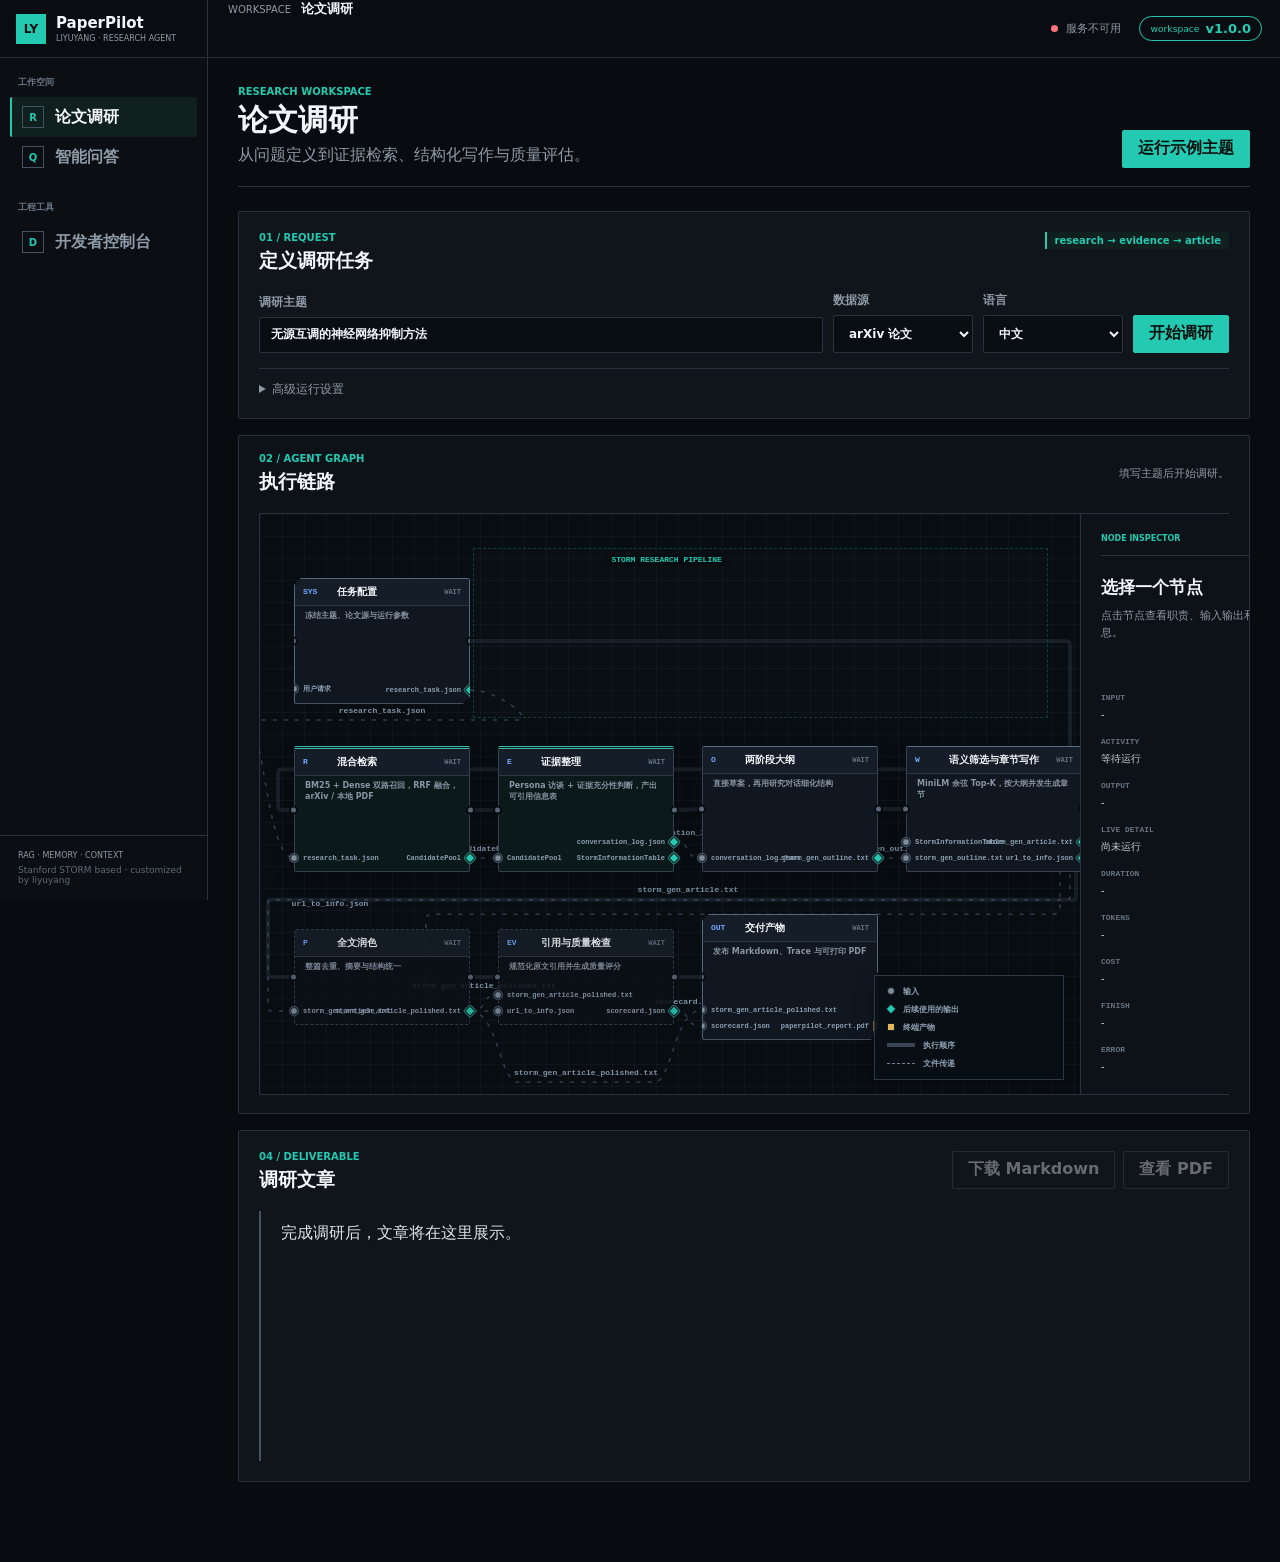
==== commit dc29e3d9: "feat: KimiCode 模型接入 + 智能问答跨任务 RAG 匹配 - 接入 KimiCode 本地代理 (127.0.0.1:8917), 默认模型 deepseek-v4.1-flash -" ====
--- a/frontend/paperpilot_dashboard/index.html
+++ b/frontend/paperpilot_dashboard/index.html
@@ -68,10 +68,10 @@
                 <svg class="pipeline-wires artifact-layer" id="pipeline-artifact-wires" aria-hidden="true"></svg>
                 <div class="agent-cluster-label">STORM RESEARCH PIPELINE</div>
                 <button class="pipeline-node system-node" data-node="request" style="--col:1;--row:1" type="button"><span class="flow-port flow-in"></span><span class="flow-port flow-out"></span><span class="node-head"><i>SYS</i><b>任务配置</b><em>WAIT</em></span><small class="node-description">冻结主题、论文源与运行参数</small><span class="node-port input-port" data-port="user_request"><i></i>用户请求</span><span class="node-port output-port relay-output" data-port="research_task"><i></i>research_task.json</span></button>
-                <button class="pipeline-node agent-node" data-node="retrieval" style="--col:1;--row:3" type="button"><span class="flow-port flow-in"></span><span class="flow-port flow-out"></span><span class="node-head"><i>R</i><b>混合检索</b><em>WAIT</em></span><small class="node-description">BM25 + Dense 双路召回，RRF 融合，arXiv / 本地 PDF</small><span class="node-port input-port" data-port="research_task"><i></i>research_task.json</span><span class="node-port output-port relay-output" data-port="information"><i></i>CandidatePool</span></button>
-                <button class="pipeline-node agent-node" data-node="evidence" style="--col:2;--row:3" type="button"><span class="flow-port flow-in"></span><span class="flow-port flow-out"></span><span class="node-head"><i>E</i><b>证据整理</b><em>WAIT</em></span><small class="node-description">Persona 访谈 + 证据充分性判断，产出可引用信息表</small><span class="node-port input-port" data-port="information"><i></i>CandidatePool</span><span class="node-port output-port relay-output port-row-2" data-port="conversation"><i></i>conversation_log.json</span><span class="node-port output-port relay-output" data-port="evidence_table"><i></i>StormInformationTable</span></button>
-                <button class="pipeline-node process-node" data-node="outline" style="--col:3;--row:3" type="button"><span class="flow-port flow-in"></span><span class="flow-port flow-out"></span><span class="node-head"><i>O</i><b>两阶段大纲</b><em>WAIT</em></span><small class="node-description">直接草案，再用研究对话细化结构</small><span class="node-port input-port" data-port="conversation"><i></i>conversation_log.json</span><span class="node-port output-port relay-output" data-port="outline"><i></i>storm_gen_outline.txt</span></button>
-                <button class="pipeline-node process-node" data-node="writer" style="--col:4;--row:3" type="button"><span class="flow-port flow-in"></span><span class="flow-port flow-out"></span><span class="node-head"><i>W</i><b>语义筛选与章节写作</b><em>WAIT</em></span><small class="node-description">MiniLM 余弦 Top-K，按大纲并发生成章节</small><span class="node-port input-port port-row-2" data-port="information"><i></i>StormInformationTable</span><span class="node-port input-port" data-port="outline"><i></i>storm_gen_outline.txt</span><span class="node-port output-port relay-output port-row-2" data-port="draft"><i></i>storm_gen_article.txt</span><span class="node-port output-port relay-output" data-port="references"><i></i>url_to_info.json</span></button>
+                <button class="pipeline-node agent-node" data-node="retrieval" style="--col:1;--row:2" type="button"><span class="flow-port flow-in"></span><span class="flow-port flow-out"></span><span class="node-head"><i>R</i><b>混合检索</b><em>WAIT</em></span><small class="node-description">BM25 + Dense 双路召回，RRF 融合，arXiv / 本地 PDF</small><span class="node-port input-port" data-port="research_task"><i></i>research_task.json</span><span class="node-port output-port relay-output" data-port="information"><i></i>CandidatePool</span></button>
+                <button class="pipeline-node agent-node" data-node="evidence" style="--col:2;--row:2" type="button"><span class="flow-port flow-in"></span><span class="flow-port flow-out"></span><span class="node-head"><i>E</i><b>证据整理</b><em>WAIT</em></span><small class="node-description">Persona 访谈 + 证据充分性判断，产出可引用信息表</small><span class="node-port input-port" data-port="information"><i></i>CandidatePool</span><span class="node-port output-port relay-output port-row-2" data-port="conversation"><i></i>conversation_log.json</span><span class="node-port output-port relay-output" data-port="evidence_table"><i></i>StormInformationTable</span></button>
+                <button class="pipeline-node process-node" data-node="outline" style="--col:3;--row:2" type="button"><span class="flow-port flow-in"></span><span class="flow-port flow-out"></span><span class="node-head"><i>O</i><b>两阶段大纲</b><em>WAIT</em></span><small class="node-description">直接草案，再用研究对话细化结构</small><span class="node-port input-port" data-port="conversation"><i></i>conversation_log.json</span><span class="node-port output-port relay-output" data-port="outline"><i></i>storm_gen_outline.txt</span></button>
+                <button class="pipeline-node process-node" data-node="writer" style="--col:4;--row:2" type="button"><span class="flow-port flow-in"></span><span class="flow-port flow-out"></span><span class="node-head"><i>W</i><b>语义筛选与章节写作</b><em>WAIT</em></span><small class="node-description">MiniLM 余弦 Top-K，按大纲并发生成章节</small><span class="node-port input-port port-row-2" data-port="information"><i></i>StormInformationTable</span><span class="node-port input-port" data-port="outline"><i></i>storm_gen_outline.txt</span><span class="node-port output-port relay-output port-row-2" data-port="draft"><i></i>storm_gen_article.txt</span><span class="node-port output-port relay-output" data-port="references"><i></i>url_to_info.json</span></button>
                 <button class="pipeline-node aux-node" data-node="polish" style="--col:1;--row:3" type="button"><span class="flow-port flow-in"></span><span class="flow-port flow-out"></span><span class="node-head"><i>P</i><b>全文润色</b><em>WAIT</em></span><small class="node-description">整篇去重、摘要与结构统一</small><span class="node-port input-port" data-port="draft"><i></i>storm_gen_article.txt</span><span class="node-port output-port relay-output" data-port="article"><i></i>storm_gen_article_polished.txt</span></button>
                 <button class="pipeline-node aux-node" data-node="evaluate" style="--col:2;--row:3" type="button"><span class="flow-port flow-in"></span><span class="flow-port flow-out"></span><span class="node-head"><i>EV</i><b>引用与质量检查</b><em>WAIT</em></span><small class="node-description">规范化原文引用并生成质量评分</small><span class="node-port input-port port-row-2" data-port="article"><i></i>storm_gen_article_polished.txt</span><span class="node-port input-port" data-port="references"><i></i>url_to_info.json</span><span class="node-port output-port relay-output" data-port="scorecard"><i></i>scorecard.json</span></button>
                 <button class="pipeline-node system-node" data-node="deliver" style="--col:3;--row:3" type="button"><span class="flow-port flow-in"></span><span class="flow-port flow-out"></span><span class="node-head"><i>OUT</i><b>交付产物</b><em>WAIT</em></span><small class="node-description">发布 Markdown、Trace 与可打印 PDF</small><span class="node-port input-port port-row-2" data-port="article"><i></i>storm_gen_article_polished.txt</span><span class="node-port input-port" data-port="scorecard"><i></i>scorecard.json</span><span class="node-port output-port terminal-output" data-port="report"><i></i>paperpilot_report.pdf</span></button>
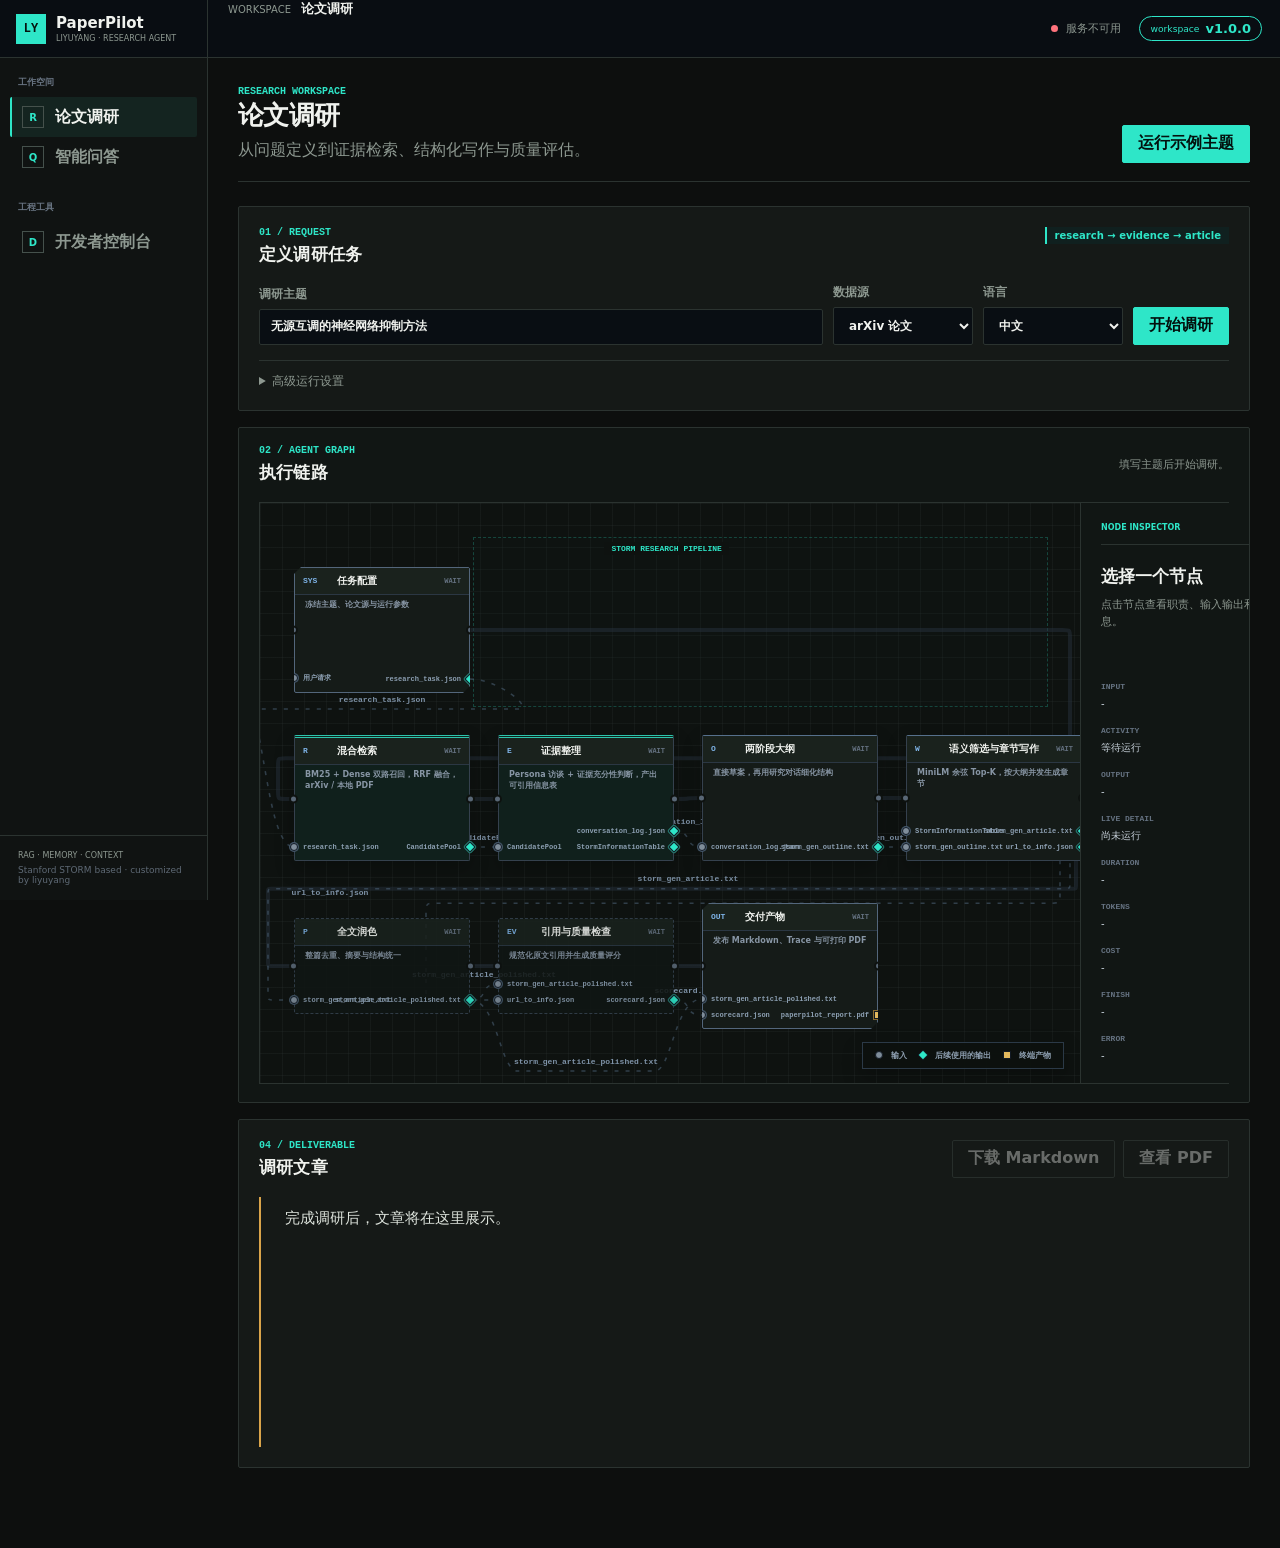
==== commit 47b4d4b2: "ui: 前端重构为橄榄深色调色板 + 系统字体栈 - 色板从通用深蓝灰换成橄榄绿深色 (#0d0f0e 底) + 亮薄荷 accent,   深色主题里区别于默认 blue-grey 生成风格 - 字" ====
--- a/frontend/paperpilot_dashboard/index.html
+++ b/frontend/paperpilot_dashboard/index.html
@@ -75,7 +75,7 @@
                 <button class="pipeline-node aux-node" data-node="polish" style="--col:1;--row:3" type="button"><span class="flow-port flow-in"></span><span class="flow-port flow-out"></span><span class="node-head"><i>P</i><b>全文润色</b><em>WAIT</em></span><small class="node-description">整篇去重、摘要与结构统一</small><span class="node-port input-port" data-port="draft"><i></i>storm_gen_article.txt</span><span class="node-port output-port relay-output" data-port="article"><i></i>storm_gen_article_polished.txt</span></button>
                 <button class="pipeline-node aux-node" data-node="evaluate" style="--col:2;--row:3" type="button"><span class="flow-port flow-in"></span><span class="flow-port flow-out"></span><span class="node-head"><i>EV</i><b>引用与质量检查</b><em>WAIT</em></span><small class="node-description">规范化原文引用并生成质量评分</small><span class="node-port input-port port-row-2" data-port="article"><i></i>storm_gen_article_polished.txt</span><span class="node-port input-port" data-port="references"><i></i>url_to_info.json</span><span class="node-port output-port relay-output" data-port="scorecard"><i></i>scorecard.json</span></button>
                 <button class="pipeline-node system-node" data-node="deliver" style="--col:3;--row:3" type="button"><span class="flow-port flow-in"></span><span class="flow-port flow-out"></span><span class="node-head"><i>OUT</i><b>交付产物</b><em>WAIT</em></span><small class="node-description">发布 Markdown、Trace 与可打印 PDF</small><span class="node-port input-port port-row-2" data-port="article"><i></i>storm_gen_article_polished.txt</span><span class="node-port input-port" data-port="scorecard"><i></i>scorecard.json</span><span class="node-port output-port terminal-output" data-port="report"><i></i>paperpilot_report.pdf</span></button>
-                <div class="pipeline-legend" id="pipeline-legend"><span><i class="legend-input"></i>输入</span><span><i class="legend-relay"></i>后续使用的输出</span><span><i class="legend-terminal"></i>终端产物</span><span><b class="legend-execution"></b>执行顺序</span><span><b class="legend-artifact"></b>文件传递</span></div>
+<div class="pipeline-legend" id="pipeline-legend" title="粗实线：执行顺序 · 细虚线：文件传递"><span><i class="legend-input"></i>输入</span><span><i class="legend-relay"></i>后续使用的输出</span><span><i class="legend-terminal"></i>终端产物</span></div>
               </div>
               <aside class="pipeline-inspector" id="pipeline-inspector">
                 <div><span>NODE INSPECTOR</span><b id="pipeline-node-status">WAITING</b></div>
--- a/frontend/paperpilot_dashboard/styles.css
+++ b/frontend/paperpilot_dashboard/styles.css
@@ -1,22 +1,22 @@
 :root {
   color-scheme: dark;
-  --bg: #080b0f;
-  --rail: #0b0f14;
-  --surface: #10151b;
-  --surface-2: #141b23;
-  --surface-3: #19222c;
-  --line: #29323c;
-  --line-strong: #455261;
-  --text: #f4f7fa;
-  --muted: #8e9aa7;
-  --teal: #24c9b1;
-  --blue: #73a7ff;
+  --bg: #0d0f0e;
+  --rail: #101312;
+  --surface: #151917;
+  --surface-2: #1a1f1c;
+  --surface-3: #212723;
+  --line: #2b3330;
+  --line-strong: #45514c;
+  --text: #f0f2ee;
+  --muted: #8d9890;
+  --teal: #2ee6c8;
+  --blue: #7fb4e8;
   --green: #5bd692;
-  --amber: #e8b75a;
+  --amber: #d9a44a;
   --red: #ff737d;
   --violet: #a795ff;
   --radius: 2px;
-  font-family: Inter, "IBM Plex Sans", "Segoe UI", "Microsoft YaHei", system-ui, sans-serif;
+  font-family: "PingFang SC", "Microsoft YaHei", "Noto Sans SC", system-ui, sans-serif;
 }
 
 * { box-sizing: border-box; }
@@ -38,15 +38,15 @@
 label { display: grid; gap: 6px; color: var(--muted); font-size: 12px; font-weight: 650; }
 p { color: var(--muted); line-height: 1.55; }
 h1, h2, h3, p { margin-top: 0; }
-h1 { margin-bottom: 5px; font-size: 30px; line-height: 1.2; }
-h2 { margin-bottom: 0; font-size: 19px; }
+h1 { margin-bottom: 5px; font-family: "SF Mono", ui-monospace, "Cascadia Mono", Menlo, Consolas, monospace; font-size: 26px; font-weight: 600; letter-spacing: -0.02em; font-variant-numeric: tabular-nums; line-height: 1.2; }
+h2 { margin-bottom: 0; font-size: 17px; font-weight: 700; letter-spacing: 0.01em; }
 h3 { font-size: 14px; }
-code, pre { font-family: "Cascadia Code", "SFMono-Regular", Consolas, monospace; }
+code, pre { font-family: "SF Mono", ui-monospace, "Cascadia Mono", Menlo, Consolas, monospace; }
 .hidden { display: none !important; }
 
 .topbar { position: sticky; top: 0; z-index: 20; display: grid; grid-template-columns: 208px minmax(0, 1fr) auto; min-height: 58px; border-bottom: 1px solid var(--line); background: #090d12; }
 .brand { display: flex; align-items: center; gap: 10px; border-right: 1px solid var(--line); padding: 0 16px; color: var(--text); text-decoration: none; }
-.brand-mark { display: grid; place-items: center; width: 30px; height: 30px; background: var(--teal); color: #03110e; font-size: 12px; font-weight: 900; }
+.brand-mark { display: grid; place-items: center; width: 30px; height: 30px; background: var(--teal); color: #04110d; font-family: "SF Mono", ui-monospace, "Cascadia Mono", Menlo, Consolas, monospace; font-size: 12px; font-weight: 800; }
 .brand strong, .brand small { display: block; }
 .brand strong { font-size: 15px; }
 .brand small { margin-top: 2px; color: var(--muted); font-size: 8px; }
@@ -70,7 +70,7 @@
 .rail-label { display: block; margin: 0 8px 8px; color: #697583; font-size: 9px; font-weight: 800; text-transform: uppercase; }
 .rail-item { display: flex; width: 100%; align-items: center; gap: 11px; min-height: 40px; border: 0; border-left: 2px solid transparent; padding: 0 10px; background: transparent; color: var(--muted); text-align: left; }
 .rail-item:hover:not(:disabled) { border-color: var(--line-strong); background: var(--surface); color: var(--text); }
-.rail-item.active { border-color: var(--teal); background: #10201f; color: var(--text); }
+.rail-item.active { border-color: var(--teal); background: #142420; color: var(--text); }
 .rail-item i { display: grid; place-items: center; width: 22px; height: 22px; border: 1px solid var(--line-strong); color: var(--teal); font-size: 10px; font-style: normal; font-weight: 800; }
 .rail-spacer { flex: 1; }
 .rail-foot { border-top: 1px solid var(--line); padding: 15px 18px; }
@@ -91,11 +91,11 @@
 .capability-list .blue { background: var(--blue); }.capability-list .violet { background: var(--violet); }.capability-list .amber { background: var(--amber); }
 
 .page-heading, .chat-header { display: flex; align-items: flex-end; justify-content: space-between; gap: 24px; margin-bottom: 24px; border-bottom: 1px solid var(--line); padding-bottom: 18px; }
-.page-heading span, .chat-header span, .section-heading span { display: block; margin-bottom: 5px; color: var(--teal); font-size: 10px; font-weight: 800; }
+.page-heading span, .chat-header span, .section-heading span { display: block; margin-bottom: 5px; color: var(--teal); font-family: "SF Mono", ui-monospace, "Cascadia Mono", Menlo, Consolas, monospace; font-size: 10px; font-weight: 700; }
 .page-heading p { margin-bottom: 0; }
 .surface, .console-section, .pipeline-strip { margin-bottom: 16px; border: 1px solid var(--line); border-radius: var(--radius); background: var(--surface); }
 .surface, .console-section { padding: 20px; }
-.pipeline-strip { padding: 17px 20px 20px; background: #0d1218; }
+.pipeline-strip { padding: 17px 20px 20px; background: #111614; }
 .section-heading { display: flex; align-items: flex-start; justify-content: space-between; gap: 18px; margin-bottom: 18px; }
 .section-heading.compact { align-items: center; }
 .section-heading b { border-left: 2px solid var(--teal); padding: 3px 8px; background: #10201f; color: var(--teal); font-size: 10px; white-space: nowrap; }
@@ -107,31 +107,31 @@
 .advanced-row { margin-top: 13px; }.advanced-row label { flex: 1; }
 .activity-line { max-width: 55%; margin: 0; font-size: 11px; text-align: right; }
 .pipeline-workbench { padding-bottom: 18px; overflow: hidden; }
-.pipeline-layout { display: grid; grid-template-columns: minmax(820px, 1fr) 270px; min-height: 560px; border: 1px solid var(--line); background: #080d12; }
-.pipeline-canvas { position: relative; display: grid; min-width: 820px; grid-template-columns: repeat(4, minmax(176px, 1fr)); grid-template-rows: repeat(3, 126px); gap: 42px 28px; align-content: center; padding: 64px 34px 54px; overflow: hidden; background-color: #080d12; background-image: linear-gradient(rgba(68,82,97,.12) 1px, transparent 1px), linear-gradient(90deg, rgba(68,82,97,.12) 1px, transparent 1px); background-size: 22px 22px; }
-.pipeline-canvas::before { position: absolute; top: 34px; left: calc(25% + 8px); width: calc(75% - 42px); height: 168px; border: 1px dashed rgba(36,201,177,.24); background: rgba(13,29,29,.16); content: ""; pointer-events: none; }
-.agent-cluster-label { position: absolute; top: 39px; left: 42%; z-index: 4; padding: 2px 7px; background: #080d12; color: var(--teal); font: 800 8px "Cascadia Code", monospace; }
+.pipeline-layout { display: grid; grid-template-columns: minmax(820px, 1fr) 270px; min-height: 560px; border: 1px solid var(--line); background: #0e1210; }
+.pipeline-canvas { position: relative; display: grid; min-width: 820px; grid-template-columns: repeat(4, minmax(176px, 1fr)); grid-template-rows: repeat(3, 126px); gap: 42px 28px; align-content: center; padding: 64px 34px 54px; overflow: hidden; background-color: #0e1210; background-image: linear-gradient(rgba(69,81,76,.14) 1px, transparent 1px), linear-gradient(90deg, rgba(69,81,76,.14) 1px, transparent 1px); background-size: 22px 22px; }
+.pipeline-canvas::before { position: absolute; top: 34px; left: calc(25% + 8px); width: calc(75% - 42px); height: 168px; border: 1px dashed rgba(46,230,200,.24); background: rgba(13,29,29,.16); content: ""; pointer-events: none; }
+.agent-cluster-label { position: absolute; top: 39px; left: 42%; z-index: 4; padding: 2px 7px; background: #0e1210; color: var(--teal); font: 800 8px "SF Mono", ui-monospace, "Cascadia Mono", Menlo, Consolas, monospace; }
 .pipeline-wires { position: absolute; inset: 0; width: 100%; height: 100%; overflow: visible; pointer-events: none; }.execution-layer { z-index: 1; }.artifact-layer { z-index: 2; }
 .pipeline-wires path { fill: none; vector-effect: non-scaling-stroke; transition: stroke .25s ease, opacity .25s ease, filter .25s ease; }
-.execution-wire { stroke: #26313d; stroke-width: 4; opacity: .5; }.execution-wire.complete { stroke: #31594e; opacity: .75; }.execution-wire.active { stroke: var(--teal); stroke-width: 4; stroke-dasharray: 12 10; opacity: 1; filter: drop-shadow(0 0 6px rgba(36,201,177,.85)); animation: execution-flow .68s linear infinite; }.execution-wire.failed { stroke: var(--red); opacity: 1; filter: drop-shadow(0 0 5px rgba(255,115,125,.75)); }
+.execution-wire { stroke: #26313d; stroke-width: 4; opacity: .5; }.execution-wire.complete { stroke: #31594e; opacity: .75; }.execution-wire.active { stroke: var(--teal); stroke-width: 4; stroke-dasharray: 12 10; opacity: 1; filter: drop-shadow(0 0 6px rgba(46,230,200,.85)); animation: execution-flow .68s linear infinite; }.execution-wire.failed { stroke: var(--red); opacity: 1; filter: drop-shadow(0 0 5px rgba(255,115,125,.75)); }
 .artifact-wire { stroke: #536b83; stroke-width: 1.55; stroke-dasharray: 4 7; opacity: .5; }.artifact-wire.complete { stroke: #5d8878; opacity: .72; }.artifact-wire.active { stroke: #7eb6ff; stroke-width: 2.35; stroke-dasharray: 5 8; opacity: 1; filter: drop-shadow(0 0 7px rgba(121,169,255,.95)); animation: artifact-flow .5s linear infinite; }.artifact-wire.failed { stroke: var(--red); opacity: .95; }
-.artifact-label { fill: #7f93a8; font: 700 8px "Cascadia Code", monospace; letter-spacing: 0; pointer-events: none; }
-.pipeline-node { position: relative; z-index: 3; display: grid; min-width: 0; min-height: 118px; grid-column: var(--col); grid-row: var(--row); grid-template-rows: 31px auto 1fr; align-items: start; border: 1px solid #35414e; border-radius: 2px; padding: 0 10px 9px; background: #101720; color: var(--text); text-align: left; box-shadow: 0 8px 20px rgba(0,0,0,.24); overflow: visible; }
-.pipeline-node.system-node { clip-path: polygon(7px 0, 100% 0, 100% calc(100% - 7px), calc(100% - 7px) 100%, 0 100%, 0 7px); border-color: #53667b; }.pipeline-node.agent-node { border-top: 3px double #38bba9; background: #0c191a; }.pipeline-node.process-node { border-top-color: #56708c; }.pipeline-node.aux-node { min-height: 96px; align-self: center; border-style: dashed; background: #0c1218; box-shadow: none; opacity: .88; }
-.node-head { display: grid; grid-template-columns: 27px minmax(0,1fr) auto; align-items: center; gap: 7px; margin: 0 -10px 7px; border-bottom: 1px solid #2b3743; padding: 6px 8px; background: #151e28; }.node-head > i { color: var(--blue); font: 800 8px "Cascadia Code", monospace; font-style: normal; }.node-head b { min-width: 0; overflow: hidden; font-size: 10px; text-overflow: ellipsis; white-space: nowrap; }.node-head em { color: #647180; font: 800 7px "Cascadia Code", monospace; font-style: normal; }
+.artifact-label { fill: #7f93a8; font: 700 8px "SF Mono", ui-monospace, "Cascadia Mono", Menlo, Consolas, monospace; letter-spacing: 0; pointer-events: none; }
+.pipeline-node { position: relative; z-index: 3; display: grid; min-width: 0; min-height: 118px; grid-column: var(--col); grid-row: var(--row); grid-template-rows: 31px auto 1fr; align-items: start; border: 1px solid #35414e; border-radius: 2px; padding: 0 10px 9px; background: #151b18; color: var(--text); text-align: left; box-shadow: 0 8px 20px rgba(0,0,0,.24); overflow: visible; }
+.pipeline-node.system-node { clip-path: polygon(7px 0, 100% 0, 100% calc(100% - 7px), calc(100% - 7px) 100%, 0 100%, 0 7px); border-color: #53667b; }.pipeline-node.agent-node { border-top: 3px double #2cc5ac; background: #10201c; }.pipeline-node.process-node { border-top-color: #56708c; }.pipeline-node.aux-node { min-height: 96px; align-self: center; border-style: dashed; background: #111614; box-shadow: none; opacity: .88; }
+.node-head { display: grid; grid-template-columns: 27px minmax(0,1fr) auto; align-items: center; gap: 7px; margin: 0 -10px 7px; border-bottom: 1px solid #2b3743; padding: 6px 8px; background: #1a221d; }.node-head > i { color: var(--blue); font: 800 8px "SF Mono", ui-monospace, "Cascadia Mono", Menlo, Consolas, monospace; font-style: normal; }.node-head b { min-width: 0; overflow: hidden; font-size: 10px; text-overflow: ellipsis; white-space: nowrap; }.node-head em { color: #647180; font: 800 7px "SF Mono", ui-monospace, "Cascadia Mono", Menlo, Consolas, monospace; font-style: normal; }
 .node-description { display: block; min-height: 26px; color: #8795a4; font-size: 8px; line-height: 1.4; }
-.node-port { position: absolute; display: flex; max-width: 74%; align-items: center; gap: 5px; color: #8da0b3; font: 700 7px "Cascadia Code", monospace; white-space: nowrap; }.node-port i { width: 8px; height: 8px; flex: 0 0 auto; border: 1px solid #111923; border-radius: 50%; background: #7f8d9a; box-shadow: 0 0 0 1px #45586a; }.input-port { bottom: 9px; left: -5px; }.node-port.port-row-2 { bottom: 25px; }.output-port { right: -5px; bottom: 9px; flex-direction: row-reverse; text-align: right; }.relay-output i { border-radius: 1px; background: var(--teal); box-shadow: 0 0 0 1px #287e73; transform: rotate(45deg); }.terminal-output i { border-radius: 0; background: #e2b85d; box-shadow: 0 0 0 1px #8a6b2e; }
-.flow-port { position: absolute; top: 50%; width: 9px; height: 9px; border: 2px solid #080d12; border-radius: 50%; background: #596776; transform: translateY(-50%); }.flow-in { left: -6px; }.flow-out { right: -6px; }
-.pipeline-node:hover:not(:disabled), .pipeline-node.selected { border-color: var(--blue); background: #16212d; }
-.pipeline-node.active { border-color: var(--teal); background: #101a21; box-shadow: inset 3px 0 0 var(--teal), 0 0 20px rgba(36,201,177,.24); animation: node-breathe 1.5s ease-in-out infinite; }.pipeline-node.active::after { position: absolute; z-index: 6; inset: -2px; content: ""; pointer-events: none; background: linear-gradient(90deg, transparent 0 34%, var(--teal) 46% 58%, transparent 70%) top / 220% 1px no-repeat, linear-gradient(180deg, transparent 0 34%, var(--teal) 46% 58%, transparent 70%) right / 1px 220% no-repeat, linear-gradient(270deg, transparent 0 34%, var(--teal) 46% 58%, transparent 70%) bottom / 220% 1px no-repeat, linear-gradient(0deg, transparent 0 34%, var(--teal) 46% 58%, transparent 70%) left / 1px 220% no-repeat; filter: drop-shadow(0 0 4px rgba(36,201,177,.9)); animation: node-outline-flow 1.25s linear infinite; }.pipeline-node.active .flow-port { background: var(--teal); box-shadow: 0 0 9px var(--teal); }.pipeline-node.active em { color: var(--teal); }
-.pipeline-node.complete { border-color: #2f7652; background: #0c1714; }.pipeline-node.complete .flow-port { background: var(--green); }.pipeline-node.complete em { color: var(--green); }
+.node-port { position: absolute; display: flex; max-width: 74%; align-items: center; gap: 5px; color: #8da0b3; font: 700 7px "SF Mono", ui-monospace, "Cascadia Mono", Menlo, Consolas, monospace; white-space: nowrap; }.node-port i { width: 8px; height: 8px; flex: 0 0 auto; border: 1px solid #111923; border-radius: 50%; background: #7f8d9a; box-shadow: 0 0 0 1px #45586a; }.input-port { bottom: 9px; left: -5px; }.node-port.port-row-2 { bottom: 25px; }.output-port { right: -5px; bottom: 9px; flex-direction: row-reverse; text-align: right; }.relay-output i { border-radius: 1px; background: var(--teal); box-shadow: 0 0 0 1px #287e73; transform: rotate(45deg); }.terminal-output i { border-radius: 0; background: #e2b85d; box-shadow: 0 0 0 1px #8a6b2e; }
+.flow-port { position: absolute; top: 50%; width: 9px; height: 9px; border: 2px solid #0e1210; border-radius: 50%; background: #596776; transform: translateY(-50%); }.flow-in { left: -6px; }.flow-out { right: -6px; }
+.pipeline-node:hover:not(:disabled), .pipeline-node.selected { border-color: var(--blue); background: #1a2420; }
+.pipeline-node.active { border-color: var(--teal); background: #122019; box-shadow: inset 3px 0 0 var(--teal), 0 0 20px rgba(46,230,200,.24); animation: node-breathe 1.5s ease-in-out infinite; }.pipeline-node.active::after { position: absolute; z-index: 6; inset: -2px; content: ""; pointer-events: none; background: linear-gradient(90deg, transparent 0 34%, var(--teal) 46% 58%, transparent 70%) top / 220% 1px no-repeat, linear-gradient(180deg, transparent 0 34%, var(--teal) 46% 58%, transparent 70%) right / 1px 220% no-repeat, linear-gradient(270deg, transparent 0 34%, var(--teal) 46% 58%, transparent 70%) bottom / 220% 1px no-repeat, linear-gradient(0deg, transparent 0 34%, var(--teal) 46% 58%, transparent 70%) left / 1px 220% no-repeat; filter: drop-shadow(0 0 4px rgba(46,230,200,.9)); animation: node-outline-flow 1.25s linear infinite; }.pipeline-node.active .flow-port { background: var(--teal); box-shadow: 0 0 9px var(--teal); }.pipeline-node.active em { color: var(--teal); }
+.pipeline-node.complete { border-color: #2f7652; background: #101a14; }.pipeline-node.complete .flow-port { background: var(--green); }.pipeline-node.complete em { color: var(--green); }
 .pipeline-node.failed { border-color: var(--red); background: #251116; }.pipeline-node.failed .flow-port { background: var(--red); box-shadow: 0 0 8px rgba(255,115,125,.7); }.pipeline-node.failed em { color: var(--red); }
 .pipeline-node.skipped { border-color: #29323c; background: #0a0f14; opacity: .58; }.pipeline-node.skipped em { color: #788696; }
-.pipeline-node .node-time { position: absolute; top: -9px; left: 9px; z-index: 4; border: 1px solid #2f7652; padding: 2px 5px; background: #07120d; color: var(--green); font: 800 7px "Cascadia Code", monospace; font-style: normal; }
-.pipeline-legend { position: absolute; right: 16px; bottom: 14px; z-index: 5; display: grid; width: 190px; grid-template-columns: 1fr; gap: 7px; border: 1px solid #2b3947; padding: 10px 12px; background: rgba(9,15,21,.94); box-shadow: 0 8px 20px rgba(0,0,0,.25); color: #8fa0b2; font: 700 8px "Cascadia Code", monospace; }.pipeline-legend span { display: flex; align-items: center; gap: 8px; }.pipeline-legend i { display: inline-block; width: 8px; height: 8px; border: 1px solid #111923; }.legend-input { border-radius: 50%; background: #7f8d9a; }.legend-relay { border-radius: 1px; background: var(--teal); transform: rotate(45deg); }.legend-terminal { background: #e2b85d; }.pipeline-legend b { display: inline-block; width: 28px; height: 0; border-top: 4px solid #384654; }.pipeline-legend .legend-artifact { border-top-width: 1px; border-top-style: dashed; border-color: #6a8198; }
-.pipeline-inspector { border-left: 1px solid var(--line); padding: 20px; background: #0c1218; }
-.pipeline-inspector > div { display: flex; align-items: center; justify-content: space-between; border-bottom: 1px solid var(--line); padding-bottom: 12px; }.pipeline-inspector > div span { color: var(--teal); font-size: 8px; font-weight: 800; }.pipeline-inspector > div b { color: var(--muted); font: 800 8px "Cascadia Code", monospace; }.pipeline-inspector > div b.active { color: var(--teal); }.pipeline-inspector > div b.complete { color: var(--green); }.pipeline-inspector > div b.failed { color: var(--red); }
-.pipeline-inspector h3 { margin: 20px 0 8px; font-size: 17px; }.pipeline-inspector p { min-height: 66px; font-size: 11px; }.pipeline-inspector dl { margin: 20px 0 0; }.pipeline-inspector dt { margin-top: 15px; color: #657281; font: 800 8px "Cascadia Code", monospace; }.pipeline-inspector dd { margin: 5px 0 0; color: #c7d1da; font-size: 10px; line-height: 1.5; overflow-wrap: anywhere; }
+.pipeline-node .node-time { position: absolute; top: -9px; left: 9px; z-index: 4; border: 1px solid #2f7652; padding: 2px 5px; background: #07120d; color: var(--green); font: 800 7px "SF Mono", ui-monospace, "Cascadia Mono", Menlo, Consolas, monospace; font-style: normal; }
+.pipeline-legend { position: absolute; right: 16px; bottom: 14px; z-index: 5; display: flex; gap: 12px; border: 1px solid #2b3947; padding: 7px 12px; background: rgba(12,16,14,.94); box-shadow: 0 8px 20px rgba(0,0,0,.25); color: #8fa0b2; font: 700 8px "SF Mono", ui-monospace, "Cascadia Mono", Menlo, Consolas, monospace; white-space: nowrap; }.pipeline-legend span { display: flex; align-items: center; gap: 8px; }.pipeline-legend i { display: inline-block; width: 8px; height: 8px; border: 1px solid #111923; }.legend-input { border-radius: 50%; background: #7f8d9a; }.legend-relay { border-radius: 1px; background: var(--teal); transform: rotate(45deg); }.legend-terminal { background: #e2b85d; }.pipeline-legend b { display: none; }.pipeline-legend .legend-artifact { border-top-width: 1px; border-top-style: dashed; border-color: #6a8198; }
+.pipeline-inspector { border-left: 1px solid var(--line); padding: 20px; background: #111614; }
+.pipeline-inspector > div { display: flex; align-items: center; justify-content: space-between; border-bottom: 1px solid var(--line); padding-bottom: 12px; }.pipeline-inspector > div span { color: var(--teal); font-size: 8px; font-weight: 800; }.pipeline-inspector > div b { color: var(--muted); font: 800 8px "SF Mono", ui-monospace, "Cascadia Mono", Menlo, Consolas, monospace; }.pipeline-inspector > div b.active { color: var(--teal); }.pipeline-inspector > div b.complete { color: var(--green); }.pipeline-inspector > div b.failed { color: var(--red); }
+.pipeline-inspector h3 { margin: 20px 0 8px; font-size: 17px; }.pipeline-inspector p { min-height: 66px; font-size: 11px; }.pipeline-inspector dl { margin: 20px 0 0; }.pipeline-inspector dt { margin-top: 15px; color: #657281; font: 800 8px "SF Mono", ui-monospace, "Cascadia Mono", Menlo, Consolas, monospace; }.pipeline-inspector dd { margin: 5px 0 0; color: #c7d1da; font-size: 10px; line-height: 1.5; overflow-wrap: anywhere; }
 .pipeline-inspector > .pipeline-artifact-actions { display: grid; gap: 10px; margin-top: 18px; padding-top: 14px; border-top: 1px solid var(--line); border-bottom: 0; }.pipeline-inspector > .pipeline-artifact-actions.hidden { display: none; }.checkbox-control { display: flex; align-items: center; gap: 9px; color: #c7d1da; font-size: 10px; }.checkbox-control input { accent-color: var(--teal); }.deliverable-actions { display: flex; align-items: center; gap: 8px; }
 .research-progress { display: grid; grid-template-columns: repeat(5, minmax(0, 1fr)); border: 1px solid var(--line); }
 .research-progress > div { display: grid; min-height: 66px; align-content: center; gap: 5px; border-right: 1px solid var(--line); padding: 10px 13px; color: var(--muted); }
@@ -146,7 +146,7 @@
 .metric small { display: block; color: var(--muted); font-size: 10px; overflow-wrap: anywhere; }
 .metric strong { display: block; margin-top: 8px; font-size: 21px; overflow-wrap: anywhere; }
 .metric strong em { margin-left: 5px; color: var(--muted); font-size: 10px; font-style: normal; }
-.article { min-height: 250px; border-left: 2px solid var(--line-strong); padding: 8px 20px 20px; color: #dce3e9; line-height: 1.8; white-space: pre-wrap; }
+.article { min-height: 250px; max-width: 74ch; border-left: 2px solid var(--amber); padding: 8px 24px 24px; color: #dde3dc; font-family: Georgia, "Times New Roman", "Songti SC", "SimSun", serif; font-size: 15px; line-height: 1.85; white-space: pre-wrap; }
 
 .chat-view { display: grid; min-width: 0; max-width: 100%; grid-template-columns: 230px minmax(0, 1fr); min-height: calc(100vh - 120px); border: 1px solid var(--line); background: var(--surface); }
 .chat-sessions { min-width: 0; max-width: 100%; border-right: 1px solid var(--line); padding: 16px 10px; }
@@ -159,7 +159,7 @@
 .chat-header { align-items: center; margin-bottom: 0; }
 .chat-messages { overflow-y: auto; padding: 22px 0; }
 .message { display: grid; width: min(86%, 780px); grid-template-columns: 34px minmax(0,1fr); gap: 10px; margin-bottom: 16px; }.message.user { grid-template-columns: minmax(0,1fr) 34px; margin-left: auto; }.message.user .message-avatar { grid-column: 2; }.message.user .message-body { grid-column: 1; grid-row: 1; border-left: 0; border-right: 2px solid var(--blue); background: #111b28; }
-.message-avatar { width: 34px; height: 34px; border: 1px solid var(--line-strong); background: #0b1117; object-fit: cover; }.message-body { min-width: 0; border-left: 2px solid var(--teal); padding: 12px 14px; background: #0b1117; }.message-head { display: flex; align-items: center; justify-content: space-between; gap: 12px; }.message-telemetry { color: #74879a; font: 700 8px "Cascadia Code", monospace; white-space: nowrap; }.message-usage { display: flex; flex-wrap: wrap; gap: 8px; margin-top: 11px; border-top: 1px solid #22303d; padding-top: 8px; }.message p { margin: 7px 0 0; color: var(--text); white-space: pre-wrap; }
+.message-avatar { width: 34px; height: 34px; border: 1px solid var(--line-strong); background: #0b1117; object-fit: cover; }.message-body { min-width: 0; border-left: 2px solid var(--teal); padding: 12px 14px; background: #0b1117; }.message-head { display: flex; align-items: center; justify-content: space-between; gap: 12px; }.message-telemetry { color: #74879a; font: 700 8px "SF Mono", ui-monospace, "Cascadia Mono", Menlo, Consolas, monospace; white-space: nowrap; }.message-usage { display: flex; flex-wrap: wrap; gap: 8px; margin-top: 11px; border-top: 1px solid #22303d; padding-top: 8px; }.message p { margin: 7px 0 0; color: var(--text); white-space: pre-wrap; }
 .chat-toolbar { display: flex; gap: 8px; padding: 8px 0; }
 .chat-composer { display: grid; grid-template-columns: minmax(0, 1fr) auto; gap: 8px; border-top: 1px solid var(--line); padding-top: 12px; }
 .session-meta { margin: 0; }.session-meta dt { color: #687583; font-size: 9px; }.session-meta dd { margin: 4px 0 13px; overflow-wrap: anywhere; font-size: 11px; }
@@ -189,14 +189,14 @@
 .milestone-workspace { overflow: hidden; }
 .milestone-progress { display: grid; grid-template-columns: repeat(5, minmax(0, 1fr)); border: 1px solid var(--line); background: var(--line); gap: 1px; }
 .milestone-card { display: grid; min-height: 92px; grid-template-columns: 24px minmax(0, 1fr); grid-template-rows: 1fr auto; align-items: center; gap: 5px 10px; border: 0; border-radius: 0; padding: 14px; background: #0b1117; color: var(--text); text-align: left; transition: background 140ms ease, box-shadow 140ms ease; }
-.milestone-card > span { grid-row: 1 / span 2; align-self: stretch; border-right: 1px solid var(--line); color: var(--muted); font-family: "Cascadia Code", monospace; font-size: 10px; padding-top: 2px; }
+.milestone-card > span { grid-row: 1 / span 2; align-self: stretch; border-right: 1px solid var(--line); color: var(--muted); font-family: "SF Mono", ui-monospace, "Cascadia Mono", Menlo, Consolas, monospace; font-size: 10px; padding-top: 2px; }
 .milestone-card strong { min-width: 0; overflow: hidden; color: #dbe9f3; font-size: 12px; text-overflow: ellipsis; white-space: nowrap; }
-.milestone-card small { color: var(--muted); font-family: "Cascadia Code", monospace; font-size: 9px; }
+.milestone-card small { color: var(--muted); font-family: "SF Mono", ui-monospace, "Cascadia Mono", Menlo, Consolas, monospace; font-size: 9px; }
 .milestone-card:hover, .milestone-card.selected { background: #10201f; }.milestone-card.selected { box-shadow: inset 3px 0 0 var(--teal); }.milestone-card.running small { color: var(--blue); }.milestone-card.production-governance small { color: var(--green); }
 .milestone-detail { display: grid; grid-template-columns: minmax(230px, .8fr) minmax(170px, .55fr) minmax(0, 1.65fr); gap: 18px; border: 1px solid var(--line); border-top: 0; padding: 17px; background: #090f14; }
 .milestone-detail-copy > span, .case-comparison-head > span { color: var(--teal); font-size: 9px; font-weight: 900; text-transform: uppercase; }.milestone-detail-copy h3, .case-comparison h3 { margin: 5px 0 7px; font-size: 15px; }.milestone-detail-copy p { margin: 0; color: var(--muted); font-size: 11px; line-height: 1.6; }
 .milestone-benchmarks { display: flex; flex-wrap: wrap; align-content: flex-start; gap: 6px; border-left: 1px solid var(--line); padding-left: 18px; }.milestone-benchmarks span { border: 1px solid #244257; padding: 5px 7px; color: #a9c8dd; font-size: 10px; }
-.case-comparison { display: grid; grid-template-columns: repeat(2, minmax(0, 1fr)); border-left: 1px solid var(--line); padding-left: 18px; }.case-comparison-head, .case-citation { grid-column: 1 / -1; }.case-comparison-head { padding-bottom: 8px; }.case-field { min-width: 0; border-top: 1px solid var(--line); padding: 7px 10px 7px 0; }.case-field small, .case-field strong { display: block; }.case-field small { color: var(--muted); font-size: 9px; }.case-field strong { margin-top: 3px; color: #c6d6e1; font-family: "Cascadia Code", monospace; font-size: 10px; font-weight: 500; overflow-wrap: anywhere; }
+.case-comparison { display: grid; grid-template-columns: repeat(2, minmax(0, 1fr)); border-left: 1px solid var(--line); padding-left: 18px; }.case-comparison-head, .case-citation { grid-column: 1 / -1; }.case-comparison-head { padding-bottom: 8px; }.case-field { min-width: 0; border-top: 1px solid var(--line); padding: 7px 10px 7px 0; }.case-field small, .case-field strong { display: block; }.case-field small { color: var(--muted); font-size: 9px; }.case-field strong { margin-top: 3px; color: #c6d6e1; font-family: "SF Mono", ui-monospace, "Cascadia Mono", Menlo, Consolas, monospace; font-size: 10px; font-weight: 500; overflow-wrap: anywhere; }
 .benchmark-catalog { display: grid; grid-template-columns: repeat(3, minmax(0, 1fr)); border: 1px solid var(--line); background: var(--line); gap: 1px; }
 .benchmark-card { position: relative; display: flex; min-width: 0; min-height: 172px; flex-direction: column; gap: 9px; border: 0; border-radius: 0; padding: 16px 16px 13px 52px; background: #0b1117; cursor: pointer; transition: background 120ms ease; }
 .benchmark-card::before { position: absolute; top: 16px; left: 16px; display: grid; width: 24px; height: 24px; place-items: center; border: 1px solid var(--line-strong); color: var(--blue); content: attr(data-kind); font-size: 9px; font-weight: 900; }
@@ -214,14 +214,14 @@
 .run-observer { min-width: 0; border-left: 1px solid var(--line); padding-left: 24px; }.run-progress { display: flex; min-height: 52px; align-items: center; gap: 10px; }.run-progress i { width: 9px; height: 9px; flex: 0 0 auto; border-radius: 50%; background: var(--muted); }.run-progress.running i { background: var(--blue); animation: pulse 1.2s infinite; }.run-progress.succeeded i { background: var(--green); }.run-progress.failed i, .run-progress.cancelled i { background: var(--red); }.run-progress p { margin: 2px 0 0; font-size: 10px; }
 .run-status { border-left: 2px solid var(--muted); padding: 3px 7px; background: var(--surface-3); color: var(--muted); font-size: 10px; }.run-status.running { border-color: var(--blue); color: var(--blue); }.run-status.succeeded { border-color: var(--green); color: var(--green); }.run-status.failed, .run-status.cancelled { border-color: var(--red); color: var(--red); }
 .benchmark-log-tail { height: 285px; margin: 12px 0 0; overflow: auto; border: 1px solid var(--line); padding: 12px; background: #05080b; color: #a9c0d2; font-size: 10px; line-height: 1.55; white-space: pre-wrap; }
-.evidence-grid { display: grid; grid-template-columns: 1fr 1fr; gap: 22px; margin-top: 17px; }.evidence-grid > div { border-top: 1px solid var(--line); padding-top: 13px; }.evidence-grid li { margin-bottom: 7px; color: var(--muted); font-size: 11px; line-height: 1.5; }.artifact-list { color: var(--muted); font-family: "Cascadia Code", monospace; font-size: 10px; overflow-wrap: anywhere; }
+.evidence-grid { display: grid; grid-template-columns: 1fr 1fr; gap: 22px; margin-top: 17px; }.evidence-grid > div { border-top: 1px solid var(--line); padding-top: 13px; }.evidence-grid li { margin-bottom: 7px; color: var(--muted); font-size: 11px; line-height: 1.5; }.artifact-list { color: var(--muted); font-family: "SF Mono", ui-monospace, "Cascadia Mono", Menlo, Consolas, monospace; font-size: 10px; overflow-wrap: anywhere; }
 details pre, .diagnostic-grid pre { max-height: 300px; overflow: auto; border: 1px solid var(--line); padding: 11px; background: #05080b; color: #a9c0d2; font-size: 10px; white-space: pre-wrap; }.diagnostic-grid { display: grid; grid-template-columns: repeat(3, minmax(0, 1fr)); gap: 12px; }.diagnostic-grid > div { min-width: 0; }
 .toast { position: fixed; right: 20px; bottom: 20px; z-index: 30; max-width: min(420px, calc(100vw - 40px)); border: 1px solid var(--line-strong); border-left: 3px solid var(--teal); padding: 12px 14px; background: #15202a; color: var(--text); box-shadow: 0 14px 36px rgba(0,0,0,.42); }.toast.error { border-left-color: var(--red); }
 @keyframes pulse { 50% { opacity: .35; } }
 @keyframes wire-flow { to { stroke-dashoffset: -18; } }
 @keyframes execution-flow { to { stroke-dashoffset: -22; } }
 @keyframes artifact-flow { to { stroke-dashoffset: -24; } }
-@keyframes node-breathe { 50% { box-shadow: inset 3px 0 0 var(--teal), 0 0 28px rgba(36,201,177,.34); } }
+@keyframes node-breathe { 50% { box-shadow: inset 3px 0 0 var(--teal), 0 0 28px rgba(46,230,200,.34); } }
 @keyframes node-outline-flow { to { background-position: 220% 0, 100% 220%, -120% 100%, 0 -120%; } }
 
 @media (max-width: 1180px) {
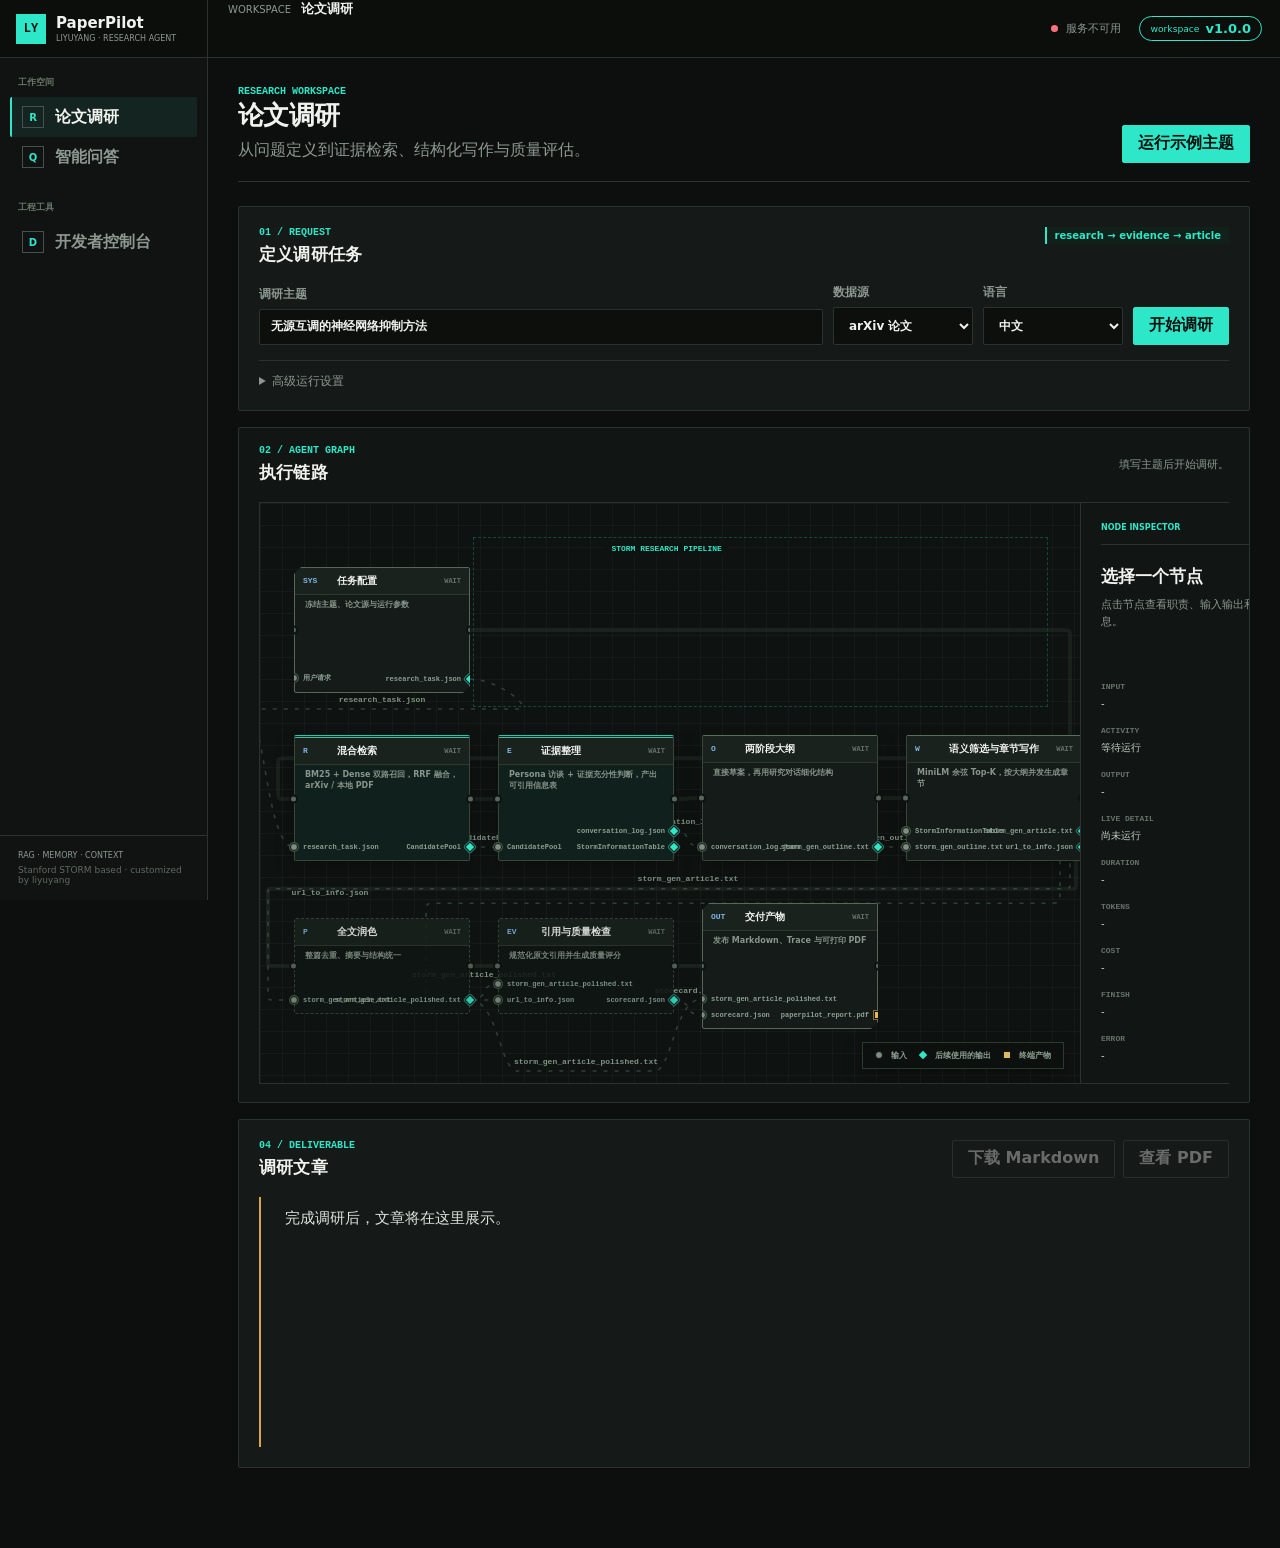
==== commit a9293b9f: "ui: 全量替换硬编码蓝灰色,界面整体转橄榄深绿 上一轮只换了 CSS 变量, 但 topbar/卡片/消息体/日志窗等大面儿 颜色是写死的旧蓝灰, 视觉上几乎没变. 本次把 40+ 处硬编码色 等亮" ====
--- a/frontend/paperpilot_dashboard/index.html
+++ b/frontend/paperpilot_dashboard/index.html
@@ -5,7 +5,7 @@
     <meta name="viewport" content="width=device-width, initial-scale=1" />
     <title>PaperPilot Agent Workspace</title>
     <link rel="icon" href="data:image/svg+xml,%3Csvg xmlns='http://www.w3.org/2000/svg' viewBox='0 0 32 32'%3E%3Crect width='32' height='32' fill='%2300c2a8'/%3E%3Cpath d='M8 24V8h15v4H13v3h8v4h-8v5z' fill='%23060a0e'/%3E%3C/svg%3E" />
-    <link rel="stylesheet" href="styles.css?v=1.0.0" />
+    <link rel="stylesheet" href="styles.css?v=1.0.1" />
   </head>
   <body data-mode="research">
     <header class="topbar">
@@ -203,6 +203,6 @@
     </div>
 
     <div class="toast hidden" id="toast" role="status"></div>
-    <script src="app.js?v=1.0.0"></script>
+    <script src="app.js?v=1.0.1"></script>
   </body>
 </html>
--- a/frontend/paperpilot_dashboard/styles.css
+++ b/frontend/paperpilot_dashboard/styles.css
@@ -33,7 +33,7 @@
 .danger-button:hover:not(:disabled) { border-color: var(--red); background: #35171d; color: #fff; }
 .text-button { min-height: auto; border: 0; padding: 0; background: transparent; color: var(--blue); }
 .icon-button { width: 38px; padding: 0; font-size: 20px; }
-input, select, textarea { width: 100%; border: 1px solid var(--line); border-radius: var(--radius); background: #090e13; color: var(--text); padding: 10px 11px; }
+input, select, textarea { width: 100%; border: 1px solid var(--line); border-radius: var(--radius); background: #0c0f0b; color: var(--text); padding: 10px 11px; }
 textarea { resize: vertical; }
 label { display: grid; gap: 6px; color: var(--muted); font-size: 12px; font-weight: 650; }
 p { color: var(--muted); line-height: 1.55; }
@@ -44,7 +44,7 @@
 code, pre { font-family: "SF Mono", ui-monospace, "Cascadia Mono", Menlo, Consolas, monospace; }
 .hidden { display: none !important; }
 
-.topbar { position: sticky; top: 0; z-index: 20; display: grid; grid-template-columns: 208px minmax(0, 1fr) auto; min-height: 58px; border-bottom: 1px solid var(--line); background: #090d12; }
+.topbar { position: sticky; top: 0; z-index: 20; display: grid; grid-template-columns: 208px minmax(0, 1fr) auto; min-height: 58px; border-bottom: 1px solid var(--line); background: #0b0e0b; }
 .brand { display: flex; align-items: center; gap: 10px; border-right: 1px solid var(--line); padding: 0 16px; color: var(--text); text-decoration: none; }
 .brand-mark { display: grid; place-items: center; width: 30px; height: 30px; background: var(--teal); color: #04110d; font-family: "SF Mono", ui-monospace, "Cascadia Mono", Menlo, Consolas, monospace; font-size: 12px; font-weight: 800; }
 .brand strong, .brand small { display: block; }
@@ -67,7 +67,7 @@
 body[data-mode="research"] .workspace-inspector { display: none; }
 .workspace-rail { position: sticky; top: 58px; display: flex; height: calc(100vh - 58px); flex-direction: column; border-right: 1px solid var(--line); background: var(--rail); }
 .rail-section { padding: 18px 10px 6px; }
-.rail-label { display: block; margin: 0 8px 8px; color: #697583; font-size: 9px; font-weight: 800; text-transform: uppercase; }
+.rail-label { display: block; margin: 0 8px 8px; color: #697568; font-size: 9px; font-weight: 800; text-transform: uppercase; }
 .rail-item { display: flex; width: 100%; align-items: center; gap: 11px; min-height: 40px; border: 0; border-left: 2px solid transparent; padding: 0 10px; background: transparent; color: var(--muted); text-align: left; }
 .rail-item:hover:not(:disabled) { border-color: var(--line-strong); background: var(--surface); color: var(--text); }
 .rail-item.active { border-color: var(--teal); background: #142420; color: var(--text); }
@@ -76,14 +76,14 @@
 .rail-foot { border-top: 1px solid var(--line); padding: 15px 18px; }
 .rail-foot span, .rail-foot small { display: block; }
 .rail-foot span { color: var(--muted); font-size: 8px; }
-.rail-foot small { margin-top: 5px; color: #5e6975; font-size: 9px; }
+.rail-foot small { margin-top: 5px; color: #5e6960; font-size: 9px; }
 
 .workspace-main { min-width: 0; padding: 28px 30px 64px; }
-.workspace-inspector { position: sticky; top: 58px; height: calc(100vh - 58px); overflow: auto; border-left: 1px solid var(--line); background: #0b1016; }
+.workspace-inspector { position: sticky; top: 58px; height: calc(100vh - 58px); overflow: auto; border-left: 1px solid var(--line); background: #0f120e; }
 .inspector-block { border-bottom: 1px solid var(--line); padding: 20px 16px; }
 .inspector-block label + label { margin-top: 13px; }
 .inspector-block .rail-label { margin-left: 0; }
-.inspector-note { background: #0e171c; }
+.inspector-note { background: #101a11; }
 .inspector-note p { margin: 8px 0 0; font-size: 12px; }
 .capability-list { display: grid; gap: 11px; margin: 0; padding: 0; list-style: none; color: var(--muted); font-size: 12px; }
 .capability-list li { display: flex; align-items: center; gap: 9px; }
@@ -98,7 +98,7 @@
 .pipeline-strip { padding: 17px 20px 20px; background: #111614; }
 .section-heading { display: flex; align-items: flex-start; justify-content: space-between; gap: 18px; margin-bottom: 18px; }
 .section-heading.compact { align-items: center; }
-.section-heading b { border-left: 2px solid var(--teal); padding: 3px 8px; background: #10201f; color: var(--teal); font-size: 10px; white-space: nowrap; }
+.section-heading b { border-left: 2px solid var(--teal); padding: 3px 8px; background: #112019; color: var(--teal); font-size: 10px; white-space: nowrap; }
 .form-row { display: flex; align-items: end; gap: 10px; }
 .form-row > label { min-width: 140px; }.form-row .grow { flex: 1; }
 .button-row { display: flex; gap: 8px; flex-wrap: wrap; }
@@ -113,36 +113,36 @@
 .agent-cluster-label { position: absolute; top: 39px; left: 42%; z-index: 4; padding: 2px 7px; background: #0e1210; color: var(--teal); font: 800 8px "SF Mono", ui-monospace, "Cascadia Mono", Menlo, Consolas, monospace; }
 .pipeline-wires { position: absolute; inset: 0; width: 100%; height: 100%; overflow: visible; pointer-events: none; }.execution-layer { z-index: 1; }.artifact-layer { z-index: 2; }
 .pipeline-wires path { fill: none; vector-effect: non-scaling-stroke; transition: stroke .25s ease, opacity .25s ease, filter .25s ease; }
-.execution-wire { stroke: #26313d; stroke-width: 4; opacity: .5; }.execution-wire.complete { stroke: #31594e; opacity: .75; }.execution-wire.active { stroke: var(--teal); stroke-width: 4; stroke-dasharray: 12 10; opacity: 1; filter: drop-shadow(0 0 6px rgba(46,230,200,.85)); animation: execution-flow .68s linear infinite; }.execution-wire.failed { stroke: var(--red); opacity: 1; filter: drop-shadow(0 0 5px rgba(255,115,125,.75)); }
-.artifact-wire { stroke: #536b83; stroke-width: 1.55; stroke-dasharray: 4 7; opacity: .5; }.artifact-wire.complete { stroke: #5d8878; opacity: .72; }.artifact-wire.active { stroke: #7eb6ff; stroke-width: 2.35; stroke-dasharray: 5 8; opacity: 1; filter: drop-shadow(0 0 7px rgba(121,169,255,.95)); animation: artifact-flow .5s linear infinite; }.artifact-wire.failed { stroke: var(--red); opacity: .95; }
-.artifact-label { fill: #7f93a8; font: 700 8px "SF Mono", ui-monospace, "Cascadia Mono", Menlo, Consolas, monospace; letter-spacing: 0; pointer-events: none; }
-.pipeline-node { position: relative; z-index: 3; display: grid; min-width: 0; min-height: 118px; grid-column: var(--col); grid-row: var(--row); grid-template-rows: 31px auto 1fr; align-items: start; border: 1px solid #35414e; border-radius: 2px; padding: 0 10px 9px; background: #151b18; color: var(--text); text-align: left; box-shadow: 0 8px 20px rgba(0,0,0,.24); overflow: visible; }
-.pipeline-node.system-node { clip-path: polygon(7px 0, 100% 0, 100% calc(100% - 7px), calc(100% - 7px) 100%, 0 100%, 0 7px); border-color: #53667b; }.pipeline-node.agent-node { border-top: 3px double #2cc5ac; background: #10201c; }.pipeline-node.process-node { border-top-color: #56708c; }.pipeline-node.aux-node { min-height: 96px; align-self: center; border-style: dashed; background: #111614; box-shadow: none; opacity: .88; }
-.node-head { display: grid; grid-template-columns: 27px minmax(0,1fr) auto; align-items: center; gap: 7px; margin: 0 -10px 7px; border-bottom: 1px solid #2b3743; padding: 6px 8px; background: #1a221d; }.node-head > i { color: var(--blue); font: 800 8px "SF Mono", ui-monospace, "Cascadia Mono", Menlo, Consolas, monospace; font-style: normal; }.node-head b { min-width: 0; overflow: hidden; font-size: 10px; text-overflow: ellipsis; white-space: nowrap; }.node-head em { color: #647180; font: 800 7px "SF Mono", ui-monospace, "Cascadia Mono", Menlo, Consolas, monospace; font-style: normal; }
-.node-description { display: block; min-height: 26px; color: #8795a4; font-size: 8px; line-height: 1.4; }
-.node-port { position: absolute; display: flex; max-width: 74%; align-items: center; gap: 5px; color: #8da0b3; font: 700 7px "SF Mono", ui-monospace, "Cascadia Mono", Menlo, Consolas, monospace; white-space: nowrap; }.node-port i { width: 8px; height: 8px; flex: 0 0 auto; border: 1px solid #111923; border-radius: 50%; background: #7f8d9a; box-shadow: 0 0 0 1px #45586a; }.input-port { bottom: 9px; left: -5px; }.node-port.port-row-2 { bottom: 25px; }.output-port { right: -5px; bottom: 9px; flex-direction: row-reverse; text-align: right; }.relay-output i { border-radius: 1px; background: var(--teal); box-shadow: 0 0 0 1px #287e73; transform: rotate(45deg); }.terminal-output i { border-radius: 0; background: #e2b85d; box-shadow: 0 0 0 1px #8a6b2e; }
-.flow-port { position: absolute; top: 50%; width: 9px; height: 9px; border: 2px solid #0e1210; border-radius: 50%; background: #596776; transform: translateY(-50%); }.flow-in { left: -6px; }.flow-out { right: -6px; }
+.execution-wire { stroke: #26312a; stroke-width: 4; opacity: .5; }.execution-wire.complete { stroke: #31594e; opacity: .75; }.execution-wire.active { stroke: var(--teal); stroke-width: 4; stroke-dasharray: 12 10; opacity: 1; filter: drop-shadow(0 0 6px rgba(46,230,200,.85)); animation: execution-flow .68s linear infinite; }.execution-wire.failed { stroke: var(--red); opacity: 1; filter: drop-shadow(0 0 5px rgba(255,115,125,.75)); }
+.artifact-wire { stroke: #536b5d; stroke-width: 1.55; stroke-dasharray: 4 7; opacity: .5; }.artifact-wire.complete { stroke: #5d8869; opacity: .72; }.artifact-wire.active { stroke: #7ec8ff; stroke-width: 2.35; stroke-dasharray: 5 8; opacity: 1; filter: drop-shadow(0 0 7px rgba(121,169,255,.95)); animation: artifact-flow .5s linear infinite; }.artifact-wire.failed { stroke: var(--red); opacity: .95; }
+.artifact-label { fill: #7f9383; font: 700 8px "SF Mono", ui-monospace, "Cascadia Mono", Menlo, Consolas, monospace; letter-spacing: 0; pointer-events: none; }
+.pipeline-node { position: relative; z-index: 3; display: grid; min-width: 0; min-height: 118px; grid-column: var(--col); grid-row: var(--row); grid-template-rows: 31px auto 1fr; align-items: start; border: 1px solid #39463c; border-radius: 2px; padding: 0 10px 9px; background: #151b18; color: var(--text); text-align: left; box-shadow: 0 8px 20px rgba(0,0,0,.24); overflow: visible; }
+.pipeline-node.system-node { clip-path: polygon(7px 0, 100% 0, 100% calc(100% - 7px), calc(100% - 7px) 100%, 0 100%, 0 7px); border-color: #55675b; }.pipeline-node.agent-node { border-top: 3px double #2cc5ac; background: #10201c; }.pipeline-node.process-node { border-top-color: #56705f; }.pipeline-node.aux-node { min-height: 96px; align-self: center; border-style: dashed; background: #111614; box-shadow: none; opacity: .88; }
+.node-head { display: grid; grid-template-columns: 27px minmax(0,1fr) auto; align-items: center; gap: 7px; margin: 0 -10px 7px; border-bottom: 1px solid #2e382f; padding: 6px 8px; background: #1a221d; }.node-head > i { color: var(--blue); font: 800 8px "SF Mono", ui-monospace, "Cascadia Mono", Menlo, Consolas, monospace; font-style: normal; }.node-head b { min-width: 0; overflow: hidden; font-size: 10px; text-overflow: ellipsis; white-space: nowrap; }.node-head em { color: #647168; font: 800 7px "SF Mono", ui-monospace, "Cascadia Mono", Menlo, Consolas, monospace; font-style: normal; }
+.node-description { display: block; min-height: 26px; color: #87958a; font-size: 8px; line-height: 1.4; }
+.node-port { position: absolute; display: flex; max-width: 74%; align-items: center; gap: 5px; color: #8da094; font: 700 7px "SF Mono", ui-monospace, "Cascadia Mono", Menlo, Consolas, monospace; white-space: nowrap; }.node-port i { width: 8px; height: 8px; flex: 0 0 auto; border: 1px solid #10170f; border-radius: 50%; background: #7f8d82; box-shadow: 0 0 0 1px #45584b; }.input-port { bottom: 9px; left: -5px; }.node-port.port-row-2 { bottom: 25px; }.output-port { right: -5px; bottom: 9px; flex-direction: row-reverse; text-align: right; }.relay-output i { border-radius: 1px; background: var(--teal); box-shadow: 0 0 0 1px #287e73; transform: rotate(45deg); }.terminal-output i { border-radius: 0; background: #e2b85d; box-shadow: 0 0 0 1px #8a6b2e; }
+.flow-port { position: absolute; top: 50%; width: 9px; height: 9px; border: 2px solid #0e1210; border-radius: 50%; background: #59675c; transform: translateY(-50%); }.flow-in { left: -6px; }.flow-out { right: -6px; }
 .pipeline-node:hover:not(:disabled), .pipeline-node.selected { border-color: var(--blue); background: #1a2420; }
 .pipeline-node.active { border-color: var(--teal); background: #122019; box-shadow: inset 3px 0 0 var(--teal), 0 0 20px rgba(46,230,200,.24); animation: node-breathe 1.5s ease-in-out infinite; }.pipeline-node.active::after { position: absolute; z-index: 6; inset: -2px; content: ""; pointer-events: none; background: linear-gradient(90deg, transparent 0 34%, var(--teal) 46% 58%, transparent 70%) top / 220% 1px no-repeat, linear-gradient(180deg, transparent 0 34%, var(--teal) 46% 58%, transparent 70%) right / 1px 220% no-repeat, linear-gradient(270deg, transparent 0 34%, var(--teal) 46% 58%, transparent 70%) bottom / 220% 1px no-repeat, linear-gradient(0deg, transparent 0 34%, var(--teal) 46% 58%, transparent 70%) left / 1px 220% no-repeat; filter: drop-shadow(0 0 4px rgba(46,230,200,.9)); animation: node-outline-flow 1.25s linear infinite; }.pipeline-node.active .flow-port { background: var(--teal); box-shadow: 0 0 9px var(--teal); }.pipeline-node.active em { color: var(--teal); }
 .pipeline-node.complete { border-color: #2f7652; background: #101a14; }.pipeline-node.complete .flow-port { background: var(--green); }.pipeline-node.complete em { color: var(--green); }
 .pipeline-node.failed { border-color: var(--red); background: #251116; }.pipeline-node.failed .flow-port { background: var(--red); box-shadow: 0 0 8px rgba(255,115,125,.7); }.pipeline-node.failed em { color: var(--red); }
-.pipeline-node.skipped { border-color: #29323c; background: #0a0f14; opacity: .58; }.pipeline-node.skipped em { color: #788696; }
+.pipeline-node.skipped { border-color: #29322b; background: #0d110c; opacity: .58; }.pipeline-node.skipped em { color: #78867b; }
 .pipeline-node .node-time { position: absolute; top: -9px; left: 9px; z-index: 4; border: 1px solid #2f7652; padding: 2px 5px; background: #07120d; color: var(--green); font: 800 7px "SF Mono", ui-monospace, "Cascadia Mono", Menlo, Consolas, monospace; font-style: normal; }
-.pipeline-legend { position: absolute; right: 16px; bottom: 14px; z-index: 5; display: flex; gap: 12px; border: 1px solid #2b3947; padding: 7px 12px; background: rgba(12,16,14,.94); box-shadow: 0 8px 20px rgba(0,0,0,.25); color: #8fa0b2; font: 700 8px "SF Mono", ui-monospace, "Cascadia Mono", Menlo, Consolas, monospace; white-space: nowrap; }.pipeline-legend span { display: flex; align-items: center; gap: 8px; }.pipeline-legend i { display: inline-block; width: 8px; height: 8px; border: 1px solid #111923; }.legend-input { border-radius: 50%; background: #7f8d9a; }.legend-relay { border-radius: 1px; background: var(--teal); transform: rotate(45deg); }.legend-terminal { background: #e2b85d; }.pipeline-legend b { display: none; }.pipeline-legend .legend-artifact { border-top-width: 1px; border-top-style: dashed; border-color: #6a8198; }
+.pipeline-legend { position: absolute; right: 16px; bottom: 14px; z-index: 5; display: flex; gap: 12px; border: 1px solid #2c392f; padding: 7px 12px; background: rgba(12,16,14,.94); box-shadow: 0 8px 20px rgba(0,0,0,.25); color: #8fa093; font: 700 8px "SF Mono", ui-monospace, "Cascadia Mono", Menlo, Consolas, monospace; white-space: nowrap; }.pipeline-legend span { display: flex; align-items: center; gap: 8px; }.pipeline-legend i { display: inline-block; width: 8px; height: 8px; border: 1px solid #10170f; }.legend-input { border-radius: 50%; background: #7f8d82; }.legend-relay { border-radius: 1px; background: var(--teal); transform: rotate(45deg); }.legend-terminal { background: #e2b85d; }.pipeline-legend b { display: none; }.pipeline-legend .legend-artifact { border-top-width: 1px; border-top-style: dashed; border-color: #6a8173; }
 .pipeline-inspector { border-left: 1px solid var(--line); padding: 20px; background: #111614; }
 .pipeline-inspector > div { display: flex; align-items: center; justify-content: space-between; border-bottom: 1px solid var(--line); padding-bottom: 12px; }.pipeline-inspector > div span { color: var(--teal); font-size: 8px; font-weight: 800; }.pipeline-inspector > div b { color: var(--muted); font: 800 8px "SF Mono", ui-monospace, "Cascadia Mono", Menlo, Consolas, monospace; }.pipeline-inspector > div b.active { color: var(--teal); }.pipeline-inspector > div b.complete { color: var(--green); }.pipeline-inspector > div b.failed { color: var(--red); }
-.pipeline-inspector h3 { margin: 20px 0 8px; font-size: 17px; }.pipeline-inspector p { min-height: 66px; font-size: 11px; }.pipeline-inspector dl { margin: 20px 0 0; }.pipeline-inspector dt { margin-top: 15px; color: #657281; font: 800 8px "SF Mono", ui-monospace, "Cascadia Mono", Menlo, Consolas, monospace; }.pipeline-inspector dd { margin: 5px 0 0; color: #c7d1da; font-size: 10px; line-height: 1.5; overflow-wrap: anywhere; }
-.pipeline-inspector > .pipeline-artifact-actions { display: grid; gap: 10px; margin-top: 18px; padding-top: 14px; border-top: 1px solid var(--line); border-bottom: 0; }.pipeline-inspector > .pipeline-artifact-actions.hidden { display: none; }.checkbox-control { display: flex; align-items: center; gap: 9px; color: #c7d1da; font-size: 10px; }.checkbox-control input { accent-color: var(--teal); }.deliverable-actions { display: flex; align-items: center; gap: 8px; }
+.pipeline-inspector h3 { margin: 20px 0 8px; font-size: 17px; }.pipeline-inspector p { min-height: 66px; font-size: 11px; }.pipeline-inspector dl { margin: 20px 0 0; }.pipeline-inspector dt { margin-top: 15px; color: #657268; font: 800 8px "SF Mono", ui-monospace, "Cascadia Mono", Menlo, Consolas, monospace; }.pipeline-inspector dd { margin: 5px 0 0; color: #c7d1c8; font-size: 10px; line-height: 1.5; overflow-wrap: anywhere; }
+.pipeline-inspector > .pipeline-artifact-actions { display: grid; gap: 10px; margin-top: 18px; padding-top: 14px; border-top: 1px solid var(--line); border-bottom: 0; }.pipeline-inspector > .pipeline-artifact-actions.hidden { display: none; }.checkbox-control { display: flex; align-items: center; gap: 9px; color: #c7d1c8; font-size: 10px; }.checkbox-control input { accent-color: var(--teal); }.deliverable-actions { display: flex; align-items: center; gap: 8px; }
 .research-progress { display: grid; grid-template-columns: repeat(5, minmax(0, 1fr)); border: 1px solid var(--line); }
 .research-progress > div { display: grid; min-height: 66px; align-content: center; gap: 5px; border-right: 1px solid var(--line); padding: 10px 13px; color: var(--muted); }
 .research-progress > div:last-child { border-right: 0; }
-.research-progress i { color: #637080; font-size: 9px; font-style: normal; }
+.research-progress i { color: #637068; font-size: 9px; font-style: normal; }
 .research-progress span { font-size: 12px; }
 .research-progress .complete { border-top: 2px solid var(--green); background: #0d1c16; color: #c4f1d7; }
-.research-progress .active { border-top: 2px solid var(--blue); background: #101b2a; color: #dae8ff; }
+.research-progress .active { border-top: 2px solid var(--blue); background: #101a13; color: #d8e8da; }
 .research-progress .failed { border-top: 2px solid var(--red); background: #271217; color: #ffc8cc; }
 .metric-grid { display: grid; grid-template-columns: repeat(auto-fit, minmax(145px, 1fr)); border: 1px solid var(--line); background: var(--line); gap: 1px; }
-.metric { min-height: 82px; padding: 13px; background: #0a0f14; }
+.metric { min-height: 82px; padding: 13px; background: #0d110c; }
 .metric small { display: block; color: var(--muted); font-size: 10px; overflow-wrap: anywhere; }
 .metric strong { display: block; margin-top: 8px; font-size: 21px; overflow-wrap: anywhere; }
 .metric strong em { margin-left: 5px; color: var(--muted); font-size: 10px; font-style: normal; }
@@ -153,23 +153,23 @@
 .session-list { display: flex; min-width: 0; max-width: 100%; flex-direction: column; gap: 3px; }
 .session-item { display: flex; width: 100%; min-width: 0; max-width: 100%; flex-direction: column; gap: 3px; min-height: 68px; border: 0; border-left: 2px solid transparent; padding: 10px; background: transparent; color: var(--text); text-align: left; overflow: hidden; }
 .session-item strong { min-width: 0; overflow: hidden; text-overflow: ellipsis; white-space: nowrap; }
-.session-item:hover, .session-item.active { border-color: var(--teal); background: #101d1d; }
+.session-item:hover, .session-item.active { border-color: var(--teal); background: #11201a; }
 .session-item span, .session-item small { color: var(--muted); font-size: 10px; overflow: hidden; text-overflow: ellipsis; white-space: nowrap; }
 .chat-workspace { display: grid; min-width: 0; grid-template-rows: auto minmax(410px, 1fr) auto auto; padding: 20px 24px; }
 .chat-header { align-items: center; margin-bottom: 0; }
 .chat-messages { overflow-y: auto; padding: 22px 0; }
-.message { display: grid; width: min(86%, 780px); grid-template-columns: 34px minmax(0,1fr); gap: 10px; margin-bottom: 16px; }.message.user { grid-template-columns: minmax(0,1fr) 34px; margin-left: auto; }.message.user .message-avatar { grid-column: 2; }.message.user .message-body { grid-column: 1; grid-row: 1; border-left: 0; border-right: 2px solid var(--blue); background: #111b28; }
-.message-avatar { width: 34px; height: 34px; border: 1px solid var(--line-strong); background: #0b1117; object-fit: cover; }.message-body { min-width: 0; border-left: 2px solid var(--teal); padding: 12px 14px; background: #0b1117; }.message-head { display: flex; align-items: center; justify-content: space-between; gap: 12px; }.message-telemetry { color: #74879a; font: 700 8px "SF Mono", ui-monospace, "Cascadia Mono", Menlo, Consolas, monospace; white-space: nowrap; }.message-usage { display: flex; flex-wrap: wrap; gap: 8px; margin-top: 11px; border-top: 1px solid #22303d; padding-top: 8px; }.message p { margin: 7px 0 0; color: var(--text); white-space: pre-wrap; }
+.message { display: grid; width: min(86%, 780px); grid-template-columns: 34px minmax(0,1fr); gap: 10px; margin-bottom: 16px; }.message.user { grid-template-columns: minmax(0,1fr) 34px; margin-left: auto; }.message.user .message-avatar { grid-column: 2; }.message.user .message-body { grid-column: 1; grid-row: 1; border-left: 0; border-right: 2px solid var(--blue); background: #131a12; }
+.message-avatar { width: 34px; height: 34px; border: 1px solid var(--line-strong); background: #10140f; object-fit: cover; }.message-body { min-width: 0; border-left: 2px solid var(--teal); padding: 12px 14px; background: #10140f; }.message-head { display: flex; align-items: center; justify-content: space-between; gap: 12px; }.message-telemetry { color: #74877b; font: 700 8px "SF Mono", ui-monospace, "Cascadia Mono", Menlo, Consolas, monospace; white-space: nowrap; }.message-usage { display: flex; flex-wrap: wrap; gap: 8px; margin-top: 11px; border-top: 1px solid #233027; padding-top: 8px; }.message p { margin: 7px 0 0; color: var(--text); white-space: pre-wrap; }
 .chat-toolbar { display: flex; gap: 8px; padding: 8px 0; }
 .chat-composer { display: grid; grid-template-columns: minmax(0, 1fr) auto; gap: 8px; border-top: 1px solid var(--line); padding-top: 12px; }
-.session-meta { margin: 0; }.session-meta dt { color: #687583; font-size: 9px; }.session-meta dd { margin: 4px 0 13px; overflow-wrap: anywhere; font-size: 11px; }
+.session-meta { margin: 0; }.session-meta dt { color: #687568; font-size: 9px; }.session-meta dd { margin: 4px 0 13px; overflow-wrap: anywhere; font-size: 11px; }
 .version-badge, .missing-badge { display: inline-block; margin-left: 5px; padding: 1px 5px; background: #18302d; color: var(--teal); font-size: 9px; }
 .citations summary { color: var(--blue); font-size: 11px; }
 .citations > ul { display: grid; gap: 8px; padding-left: 18px; }
 .citations > ul > li { color: var(--muted); font-size: 11px; }
 .citation-row { display: flex; align-items: center; flex-wrap: wrap; gap: 7px; }
 .citation-title { color: var(--text); }
-.citation-source { display: inline-flex; flex-direction: column; gap: 2px; }.citation-authors, .original-sources small { display: block; color: #7f91a3; font-size: 9px; }
+.citation-source { display: inline-flex; flex-direction: column; gap: 2px; }.citation-authors, .original-sources small { display: block; color: #7f9184; font-size: 9px; }
 .citation-locator { min-height: 24px; padding: 2px 8px; border-color: var(--blue); background: transparent; color: var(--blue); font-size: 10px; }
 .original-sources { display: grid; gap: 4px; margin: 6px 0 0; padding-left: 12px; list-style: none; }
 .original-sources li { display: grid; grid-template-columns: 24px minmax(0, 1fr); gap: 5px; }
@@ -182,25 +182,25 @@
 .developer-header { align-items: flex-end; }
 .developer-actions { display: flex; align-items: end; gap: 8px; }.developer-actions label { min-width: 260px; }
 .status-band { display: grid; grid-template-columns: repeat(5, minmax(0, 1fr)) 48px; margin-bottom: 16px; border: 1px solid var(--line); background: var(--line); gap: 1px; }
-.status-band > div { min-width: 0; padding: 13px 14px; background: #0b1117; }
+.status-band > div { min-width: 0; padding: 13px 14px; background: #10140f; }
 .status-band small, .status-band span { display: block; color: var(--muted); font-size: 9px; }
 .status-band strong { display: block; margin: 5px 0; overflow: hidden; text-overflow: ellipsis; white-space: nowrap; font-size: 13px; }
-.status-band > button { width: 48px; height: 100%; border: 0; background: #101820; }
+.status-band > button { width: 48px; height: 100%; border: 0; background: #10180f; }
 .milestone-workspace { overflow: hidden; }
 .milestone-progress { display: grid; grid-template-columns: repeat(5, minmax(0, 1fr)); border: 1px solid var(--line); background: var(--line); gap: 1px; }
-.milestone-card { display: grid; min-height: 92px; grid-template-columns: 24px minmax(0, 1fr); grid-template-rows: 1fr auto; align-items: center; gap: 5px 10px; border: 0; border-radius: 0; padding: 14px; background: #0b1117; color: var(--text); text-align: left; transition: background 140ms ease, box-shadow 140ms ease; }
+.milestone-card { display: grid; min-height: 92px; grid-template-columns: 24px minmax(0, 1fr); grid-template-rows: 1fr auto; align-items: center; gap: 5px 10px; border: 0; border-radius: 0; padding: 14px; background: #10140f; color: var(--text); text-align: left; transition: background 140ms ease, box-shadow 140ms ease; }
 .milestone-card > span { grid-row: 1 / span 2; align-self: stretch; border-right: 1px solid var(--line); color: var(--muted); font-family: "SF Mono", ui-monospace, "Cascadia Mono", Menlo, Consolas, monospace; font-size: 10px; padding-top: 2px; }
-.milestone-card strong { min-width: 0; overflow: hidden; color: #dbe9f3; font-size: 12px; text-overflow: ellipsis; white-space: nowrap; }
+.milestone-card strong { min-width: 0; overflow: hidden; color: #d9e8dc; font-size: 12px; text-overflow: ellipsis; white-space: nowrap; }
 .milestone-card small { color: var(--muted); font-family: "SF Mono", ui-monospace, "Cascadia Mono", Menlo, Consolas, monospace; font-size: 9px; }
-.milestone-card:hover, .milestone-card.selected { background: #10201f; }.milestone-card.selected { box-shadow: inset 3px 0 0 var(--teal); }.milestone-card.running small { color: var(--blue); }.milestone-card.production-governance small { color: var(--green); }
-.milestone-detail { display: grid; grid-template-columns: minmax(230px, .8fr) minmax(170px, .55fr) minmax(0, 1.65fr); gap: 18px; border: 1px solid var(--line); border-top: 0; padding: 17px; background: #090f14; }
+.milestone-card:hover, .milestone-card.selected { background: #112019; }.milestone-card.selected { box-shadow: inset 3px 0 0 var(--teal); }.milestone-card.running small { color: var(--blue); }.milestone-card.production-governance small { color: var(--green); }
+.milestone-detail { display: grid; grid-template-columns: minmax(230px, .8fr) minmax(170px, .55fr) minmax(0, 1.65fr); gap: 18px; border: 1px solid var(--line); border-top: 0; padding: 17px; background: #0c100c; }
 .milestone-detail-copy > span, .case-comparison-head > span { color: var(--teal); font-size: 9px; font-weight: 900; text-transform: uppercase; }.milestone-detail-copy h3, .case-comparison h3 { margin: 5px 0 7px; font-size: 15px; }.milestone-detail-copy p { margin: 0; color: var(--muted); font-size: 11px; line-height: 1.6; }
-.milestone-benchmarks { display: flex; flex-wrap: wrap; align-content: flex-start; gap: 6px; border-left: 1px solid var(--line); padding-left: 18px; }.milestone-benchmarks span { border: 1px solid #244257; padding: 5px 7px; color: #a9c8dd; font-size: 10px; }
-.case-comparison { display: grid; grid-template-columns: repeat(2, minmax(0, 1fr)); border-left: 1px solid var(--line); padding-left: 18px; }.case-comparison-head, .case-citation { grid-column: 1 / -1; }.case-comparison-head { padding-bottom: 8px; }.case-field { min-width: 0; border-top: 1px solid var(--line); padding: 7px 10px 7px 0; }.case-field small, .case-field strong { display: block; }.case-field small { color: var(--muted); font-size: 9px; }.case-field strong { margin-top: 3px; color: #c6d6e1; font-family: "SF Mono", ui-monospace, "Cascadia Mono", Menlo, Consolas, monospace; font-size: 10px; font-weight: 500; overflow-wrap: anywhere; }
+.milestone-benchmarks { display: flex; flex-wrap: wrap; align-content: flex-start; gap: 6px; border-left: 1px solid var(--line); padding-left: 18px; }.milestone-benchmarks span { border: 1px solid #25452f; padding: 5px 7px; color: #a9c8b0; font-size: 10px; }
+.case-comparison { display: grid; grid-template-columns: repeat(2, minmax(0, 1fr)); border-left: 1px solid var(--line); padding-left: 18px; }.case-comparison-head, .case-citation { grid-column: 1 / -1; }.case-comparison-head { padding-bottom: 8px; }.case-field { min-width: 0; border-top: 1px solid var(--line); padding: 7px 10px 7px 0; }.case-field small, .case-field strong { display: block; }.case-field small { color: var(--muted); font-size: 9px; }.case-field strong { margin-top: 3px; color: #c6d6c8; font-family: "SF Mono", ui-monospace, "Cascadia Mono", Menlo, Consolas, monospace; font-size: 10px; font-weight: 500; overflow-wrap: anywhere; }
 .benchmark-catalog { display: grid; grid-template-columns: repeat(3, minmax(0, 1fr)); border: 1px solid var(--line); background: var(--line); gap: 1px; }
-.benchmark-card { position: relative; display: flex; min-width: 0; min-height: 172px; flex-direction: column; gap: 9px; border: 0; border-radius: 0; padding: 16px 16px 13px 52px; background: #0b1117; cursor: pointer; transition: background 120ms ease; }
+.benchmark-card { position: relative; display: flex; min-width: 0; min-height: 172px; flex-direction: column; gap: 9px; border: 0; border-radius: 0; padding: 16px 16px 13px 52px; background: #10140f; cursor: pointer; transition: background 120ms ease; }
 .benchmark-card::before { position: absolute; top: 16px; left: 16px; display: grid; width: 24px; height: 24px; place-items: center; border: 1px solid var(--line-strong); color: var(--blue); content: attr(data-kind); font-size: 9px; font-weight: 900; }
-.benchmark-card:hover { background: #111a23; }.benchmark-card.selected { box-shadow: inset 3px 0 0 var(--teal); background: #10201f; }.benchmark-card.blocked { opacity: .58; }
+.benchmark-card:hover { background: #12180f; }.benchmark-card.selected { box-shadow: inset 3px 0 0 var(--teal); background: #112019; }.benchmark-card.blocked { opacity: .58; }
 .card-meta { display: flex; align-items: center; justify-content: space-between; gap: 8px; }
 .card-meta span { color: var(--blue); font-size: 9px; font-weight: 800; }
 .readiness-badge { padding: 2px 5px; background: #143022; color: var(--green) !important; }.readiness-badge.blocked { background: #312519; color: var(--amber) !important; }
@@ -210,13 +210,13 @@
 .benchmark-run-workspace { scroll-margin-top: 72px; }
 .paid-confirm { display: flex; min-width: 270px !important; grid-template-columns: auto 1fr; align-items: center; color: #ffd19e; }.paid-confirm input { width: auto; }
 .input-manifest { margin: 14px 0; }.input-row { display: grid; grid-template-columns: 150px minmax(0, 1fr) auto; gap: 9px; align-items: center; border-bottom: 1px solid var(--line); padding: 8px 0; }.input-row span, .input-row code { min-width: 0; overflow: hidden; color: var(--muted); font-size: 10px; text-overflow: ellipsis; white-space: nowrap; }.input-row b { color: var(--green); font-size: 9px; }.input-row b.missing { color: var(--red); }
-.command-box { margin: 14px 0; border: 1px solid var(--line); background: #070b0f; }.command-box > div { display: flex; justify-content: space-between; border-bottom: 1px solid var(--line); padding: 8px 10px; color: var(--muted); font-size: 9px; }.command-box code { display: block; max-height: 110px; overflow: auto; padding: 11px; color: #bdd2e5; font-size: 10px; white-space: pre-wrap; overflow-wrap: anywhere; }
+.command-box { margin: 14px 0; border: 1px solid var(--line); background: #080a07; }.command-box > div { display: flex; justify-content: space-between; border-bottom: 1px solid var(--line); padding: 8px 10px; color: var(--muted); font-size: 9px; }.command-box code { display: block; max-height: 110px; overflow: auto; padding: 11px; color: #bad5c0; font-size: 10px; white-space: pre-wrap; overflow-wrap: anywhere; }
 .run-observer { min-width: 0; border-left: 1px solid var(--line); padding-left: 24px; }.run-progress { display: flex; min-height: 52px; align-items: center; gap: 10px; }.run-progress i { width: 9px; height: 9px; flex: 0 0 auto; border-radius: 50%; background: var(--muted); }.run-progress.running i { background: var(--blue); animation: pulse 1.2s infinite; }.run-progress.succeeded i { background: var(--green); }.run-progress.failed i, .run-progress.cancelled i { background: var(--red); }.run-progress p { margin: 2px 0 0; font-size: 10px; }
 .run-status { border-left: 2px solid var(--muted); padding: 3px 7px; background: var(--surface-3); color: var(--muted); font-size: 10px; }.run-status.running { border-color: var(--blue); color: var(--blue); }.run-status.succeeded { border-color: var(--green); color: var(--green); }.run-status.failed, .run-status.cancelled { border-color: var(--red); color: var(--red); }
-.benchmark-log-tail { height: 285px; margin: 12px 0 0; overflow: auto; border: 1px solid var(--line); padding: 12px; background: #05080b; color: #a9c0d2; font-size: 10px; line-height: 1.55; white-space: pre-wrap; }
+.benchmark-log-tail { height: 285px; margin: 12px 0 0; overflow: auto; border: 1px solid var(--line); padding: 12px; background: #060806; color: #a9c0b0; font-size: 10px; line-height: 1.55; white-space: pre-wrap; }
 .evidence-grid { display: grid; grid-template-columns: 1fr 1fr; gap: 22px; margin-top: 17px; }.evidence-grid > div { border-top: 1px solid var(--line); padding-top: 13px; }.evidence-grid li { margin-bottom: 7px; color: var(--muted); font-size: 11px; line-height: 1.5; }.artifact-list { color: var(--muted); font-family: "SF Mono", ui-monospace, "Cascadia Mono", Menlo, Consolas, monospace; font-size: 10px; overflow-wrap: anywhere; }
-details pre, .diagnostic-grid pre { max-height: 300px; overflow: auto; border: 1px solid var(--line); padding: 11px; background: #05080b; color: #a9c0d2; font-size: 10px; white-space: pre-wrap; }.diagnostic-grid { display: grid; grid-template-columns: repeat(3, minmax(0, 1fr)); gap: 12px; }.diagnostic-grid > div { min-width: 0; }
-.toast { position: fixed; right: 20px; bottom: 20px; z-index: 30; max-width: min(420px, calc(100vw - 40px)); border: 1px solid var(--line-strong); border-left: 3px solid var(--teal); padding: 12px 14px; background: #15202a; color: var(--text); box-shadow: 0 14px 36px rgba(0,0,0,.42); }.toast.error { border-left-color: var(--red); }
+details pre, .diagnostic-grid pre { max-height: 300px; overflow: auto; border: 1px solid var(--line); padding: 11px; background: #060806; color: #a9c0b0; font-size: 10px; white-space: pre-wrap; }.diagnostic-grid { display: grid; grid-template-columns: repeat(3, minmax(0, 1fr)); gap: 12px; }.diagnostic-grid > div { min-width: 0; }
+.toast { position: fixed; right: 20px; bottom: 20px; z-index: 30; max-width: min(420px, calc(100vw - 40px)); border: 1px solid var(--line-strong); border-left: 3px solid var(--teal); padding: 12px 14px; background: #162118; color: var(--text); box-shadow: 0 14px 36px rgba(0,0,0,.42); }.toast.error { border-left-color: var(--red); }
 @keyframes pulse { 50% { opacity: .35; } }
 @keyframes wire-flow { to { stroke-dashoffset: -18; } }
 @keyframes execution-flow { to { stroke-dashoffset: -22; } }
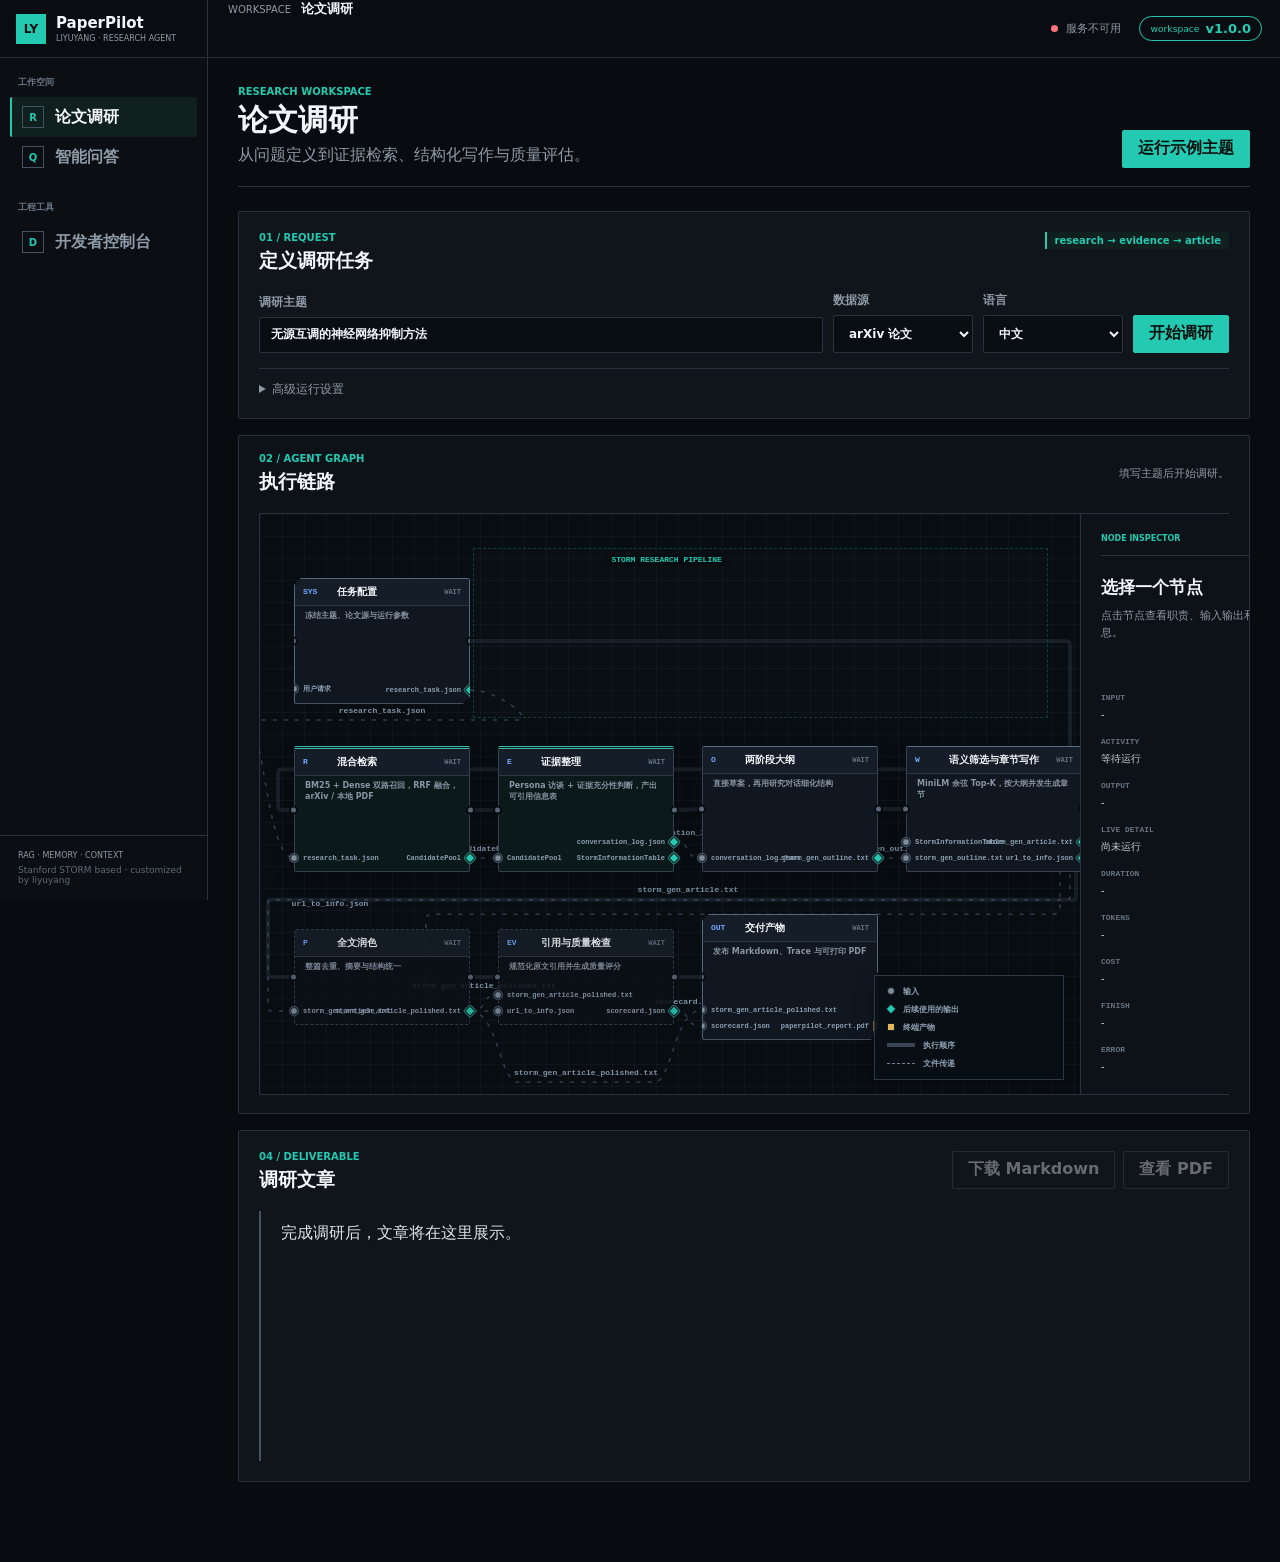
==== commit 8717bc4e: "revert: 退回前端重构,恢复原蓝绿深色界面 用户对比后认为原风格更合适. 恢复 d6b6ef7 时的 styles.css / index.html / 版本号断言." ====
--- a/frontend/paperpilot_dashboard/index.html
+++ b/frontend/paperpilot_dashboard/index.html
@@ -5,7 +5,7 @@
     <meta name="viewport" content="width=device-width, initial-scale=1" />
     <title>PaperPilot Agent Workspace</title>
     <link rel="icon" href="data:image/svg+xml,%3Csvg xmlns='http://www.w3.org/2000/svg' viewBox='0 0 32 32'%3E%3Crect width='32' height='32' fill='%2300c2a8'/%3E%3Cpath d='M8 24V8h15v4H13v3h8v4h-8v5z' fill='%23060a0e'/%3E%3C/svg%3E" />
-    <link rel="stylesheet" href="styles.css?v=1.0.1" />
+    <link rel="stylesheet" href="styles.css?v=1.0.0" />
   </head>
   <body data-mode="research">
     <header class="topbar">
@@ -75,7 +75,7 @@
                 <button class="pipeline-node aux-node" data-node="polish" style="--col:1;--row:3" type="button"><span class="flow-port flow-in"></span><span class="flow-port flow-out"></span><span class="node-head"><i>P</i><b>全文润色</b><em>WAIT</em></span><small class="node-description">整篇去重、摘要与结构统一</small><span class="node-port input-port" data-port="draft"><i></i>storm_gen_article.txt</span><span class="node-port output-port relay-output" data-port="article"><i></i>storm_gen_article_polished.txt</span></button>
                 <button class="pipeline-node aux-node" data-node="evaluate" style="--col:2;--row:3" type="button"><span class="flow-port flow-in"></span><span class="flow-port flow-out"></span><span class="node-head"><i>EV</i><b>引用与质量检查</b><em>WAIT</em></span><small class="node-description">规范化原文引用并生成质量评分</small><span class="node-port input-port port-row-2" data-port="article"><i></i>storm_gen_article_polished.txt</span><span class="node-port input-port" data-port="references"><i></i>url_to_info.json</span><span class="node-port output-port relay-output" data-port="scorecard"><i></i>scorecard.json</span></button>
                 <button class="pipeline-node system-node" data-node="deliver" style="--col:3;--row:3" type="button"><span class="flow-port flow-in"></span><span class="flow-port flow-out"></span><span class="node-head"><i>OUT</i><b>交付产物</b><em>WAIT</em></span><small class="node-description">发布 Markdown、Trace 与可打印 PDF</small><span class="node-port input-port port-row-2" data-port="article"><i></i>storm_gen_article_polished.txt</span><span class="node-port input-port" data-port="scorecard"><i></i>scorecard.json</span><span class="node-port output-port terminal-output" data-port="report"><i></i>paperpilot_report.pdf</span></button>
-<div class="pipeline-legend" id="pipeline-legend" title="粗实线：执行顺序 · 细虚线：文件传递"><span><i class="legend-input"></i>输入</span><span><i class="legend-relay"></i>后续使用的输出</span><span><i class="legend-terminal"></i>终端产物</span></div>
+                <div class="pipeline-legend" id="pipeline-legend"><span><i class="legend-input"></i>输入</span><span><i class="legend-relay"></i>后续使用的输出</span><span><i class="legend-terminal"></i>终端产物</span><span><b class="legend-execution"></b>执行顺序</span><span><b class="legend-artifact"></b>文件传递</span></div>
               </div>
               <aside class="pipeline-inspector" id="pipeline-inspector">
                 <div><span>NODE INSPECTOR</span><b id="pipeline-node-status">WAITING</b></div>
@@ -203,6 +203,6 @@
     </div>
 
     <div class="toast hidden" id="toast" role="status"></div>
-    <script src="app.js?v=1.0.1"></script>
+    <script src="app.js?v=1.0.0"></script>
   </body>
 </html>
--- a/frontend/paperpilot_dashboard/styles.css
+++ b/frontend/paperpilot_dashboard/styles.css
@@ -1,22 +1,22 @@
 :root {
   color-scheme: dark;
-  --bg: #0d0f0e;
-  --rail: #101312;
-  --surface: #151917;
-  --surface-2: #1a1f1c;
-  --surface-3: #212723;
-  --line: #2b3330;
-  --line-strong: #45514c;
-  --text: #f0f2ee;
-  --muted: #8d9890;
-  --teal: #2ee6c8;
-  --blue: #7fb4e8;
+  --bg: #080b0f;
+  --rail: #0b0f14;
+  --surface: #10151b;
+  --surface-2: #141b23;
+  --surface-3: #19222c;
+  --line: #29323c;
+  --line-strong: #455261;
+  --text: #f4f7fa;
+  --muted: #8e9aa7;
+  --teal: #24c9b1;
+  --blue: #73a7ff;
   --green: #5bd692;
-  --amber: #d9a44a;
+  --amber: #e8b75a;
   --red: #ff737d;
   --violet: #a795ff;
   --radius: 2px;
-  font-family: "PingFang SC", "Microsoft YaHei", "Noto Sans SC", system-ui, sans-serif;
+  font-family: Inter, "IBM Plex Sans", "Segoe UI", "Microsoft YaHei", system-ui, sans-serif;
 }
 
 * { box-sizing: border-box; }
@@ -33,20 +33,20 @@
 .danger-button:hover:not(:disabled) { border-color: var(--red); background: #35171d; color: #fff; }
 .text-button { min-height: auto; border: 0; padding: 0; background: transparent; color: var(--blue); }
 .icon-button { width: 38px; padding: 0; font-size: 20px; }
-input, select, textarea { width: 100%; border: 1px solid var(--line); border-radius: var(--radius); background: #0c0f0b; color: var(--text); padding: 10px 11px; }
+input, select, textarea { width: 100%; border: 1px solid var(--line); border-radius: var(--radius); background: #090e13; color: var(--text); padding: 10px 11px; }
 textarea { resize: vertical; }
 label { display: grid; gap: 6px; color: var(--muted); font-size: 12px; font-weight: 650; }
 p { color: var(--muted); line-height: 1.55; }
 h1, h2, h3, p { margin-top: 0; }
-h1 { margin-bottom: 5px; font-family: "SF Mono", ui-monospace, "Cascadia Mono", Menlo, Consolas, monospace; font-size: 26px; font-weight: 600; letter-spacing: -0.02em; font-variant-numeric: tabular-nums; line-height: 1.2; }
-h2 { margin-bottom: 0; font-size: 17px; font-weight: 700; letter-spacing: 0.01em; }
+h1 { margin-bottom: 5px; font-size: 30px; line-height: 1.2; }
+h2 { margin-bottom: 0; font-size: 19px; }
 h3 { font-size: 14px; }
-code, pre { font-family: "SF Mono", ui-monospace, "Cascadia Mono", Menlo, Consolas, monospace; }
+code, pre { font-family: "Cascadia Code", "SFMono-Regular", Consolas, monospace; }
 .hidden { display: none !important; }
 
-.topbar { position: sticky; top: 0; z-index: 20; display: grid; grid-template-columns: 208px minmax(0, 1fr) auto; min-height: 58px; border-bottom: 1px solid var(--line); background: #0b0e0b; }
+.topbar { position: sticky; top: 0; z-index: 20; display: grid; grid-template-columns: 208px minmax(0, 1fr) auto; min-height: 58px; border-bottom: 1px solid var(--line); background: #090d12; }
 .brand { display: flex; align-items: center; gap: 10px; border-right: 1px solid var(--line); padding: 0 16px; color: var(--text); text-decoration: none; }
-.brand-mark { display: grid; place-items: center; width: 30px; height: 30px; background: var(--teal); color: #04110d; font-family: "SF Mono", ui-monospace, "Cascadia Mono", Menlo, Consolas, monospace; font-size: 12px; font-weight: 800; }
+.brand-mark { display: grid; place-items: center; width: 30px; height: 30px; background: var(--teal); color: #03110e; font-size: 12px; font-weight: 900; }
 .brand strong, .brand small { display: block; }
 .brand strong { font-size: 15px; }
 .brand small { margin-top: 2px; color: var(--muted); font-size: 8px; }
@@ -67,23 +67,23 @@
 body[data-mode="research"] .workspace-inspector { display: none; }
 .workspace-rail { position: sticky; top: 58px; display: flex; height: calc(100vh - 58px); flex-direction: column; border-right: 1px solid var(--line); background: var(--rail); }
 .rail-section { padding: 18px 10px 6px; }
-.rail-label { display: block; margin: 0 8px 8px; color: #697568; font-size: 9px; font-weight: 800; text-transform: uppercase; }
+.rail-label { display: block; margin: 0 8px 8px; color: #697583; font-size: 9px; font-weight: 800; text-transform: uppercase; }
 .rail-item { display: flex; width: 100%; align-items: center; gap: 11px; min-height: 40px; border: 0; border-left: 2px solid transparent; padding: 0 10px; background: transparent; color: var(--muted); text-align: left; }
 .rail-item:hover:not(:disabled) { border-color: var(--line-strong); background: var(--surface); color: var(--text); }
-.rail-item.active { border-color: var(--teal); background: #142420; color: var(--text); }
+.rail-item.active { border-color: var(--teal); background: #10201f; color: var(--text); }
 .rail-item i { display: grid; place-items: center; width: 22px; height: 22px; border: 1px solid var(--line-strong); color: var(--teal); font-size: 10px; font-style: normal; font-weight: 800; }
 .rail-spacer { flex: 1; }
 .rail-foot { border-top: 1px solid var(--line); padding: 15px 18px; }
 .rail-foot span, .rail-foot small { display: block; }
 .rail-foot span { color: var(--muted); font-size: 8px; }
-.rail-foot small { margin-top: 5px; color: #5e6960; font-size: 9px; }
+.rail-foot small { margin-top: 5px; color: #5e6975; font-size: 9px; }
 
 .workspace-main { min-width: 0; padding: 28px 30px 64px; }
-.workspace-inspector { position: sticky; top: 58px; height: calc(100vh - 58px); overflow: auto; border-left: 1px solid var(--line); background: #0f120e; }
+.workspace-inspector { position: sticky; top: 58px; height: calc(100vh - 58px); overflow: auto; border-left: 1px solid var(--line); background: #0b1016; }
 .inspector-block { border-bottom: 1px solid var(--line); padding: 20px 16px; }
 .inspector-block label + label { margin-top: 13px; }
 .inspector-block .rail-label { margin-left: 0; }
-.inspector-note { background: #101a11; }
+.inspector-note { background: #0e171c; }
 .inspector-note p { margin: 8px 0 0; font-size: 12px; }
 .capability-list { display: grid; gap: 11px; margin: 0; padding: 0; list-style: none; color: var(--muted); font-size: 12px; }
 .capability-list li { display: flex; align-items: center; gap: 9px; }
@@ -91,14 +91,14 @@
 .capability-list .blue { background: var(--blue); }.capability-list .violet { background: var(--violet); }.capability-list .amber { background: var(--amber); }
 
 .page-heading, .chat-header { display: flex; align-items: flex-end; justify-content: space-between; gap: 24px; margin-bottom: 24px; border-bottom: 1px solid var(--line); padding-bottom: 18px; }
-.page-heading span, .chat-header span, .section-heading span { display: block; margin-bottom: 5px; color: var(--teal); font-family: "SF Mono", ui-monospace, "Cascadia Mono", Menlo, Consolas, monospace; font-size: 10px; font-weight: 700; }
+.page-heading span, .chat-header span, .section-heading span { display: block; margin-bottom: 5px; color: var(--teal); font-size: 10px; font-weight: 800; }
 .page-heading p { margin-bottom: 0; }
 .surface, .console-section, .pipeline-strip { margin-bottom: 16px; border: 1px solid var(--line); border-radius: var(--radius); background: var(--surface); }
 .surface, .console-section { padding: 20px; }
-.pipeline-strip { padding: 17px 20px 20px; background: #111614; }
+.pipeline-strip { padding: 17px 20px 20px; background: #0d1218; }
 .section-heading { display: flex; align-items: flex-start; justify-content: space-between; gap: 18px; margin-bottom: 18px; }
 .section-heading.compact { align-items: center; }
-.section-heading b { border-left: 2px solid var(--teal); padding: 3px 8px; background: #112019; color: var(--teal); font-size: 10px; white-space: nowrap; }
+.section-heading b { border-left: 2px solid var(--teal); padding: 3px 8px; background: #10201f; color: var(--teal); font-size: 10px; white-space: nowrap; }
 .form-row { display: flex; align-items: end; gap: 10px; }
 .form-row > label { min-width: 140px; }.form-row .grow { flex: 1; }
 .button-row { display: flex; gap: 8px; flex-wrap: wrap; }
@@ -107,69 +107,69 @@
 .advanced-row { margin-top: 13px; }.advanced-row label { flex: 1; }
 .activity-line { max-width: 55%; margin: 0; font-size: 11px; text-align: right; }
 .pipeline-workbench { padding-bottom: 18px; overflow: hidden; }
-.pipeline-layout { display: grid; grid-template-columns: minmax(820px, 1fr) 270px; min-height: 560px; border: 1px solid var(--line); background: #0e1210; }
-.pipeline-canvas { position: relative; display: grid; min-width: 820px; grid-template-columns: repeat(4, minmax(176px, 1fr)); grid-template-rows: repeat(3, 126px); gap: 42px 28px; align-content: center; padding: 64px 34px 54px; overflow: hidden; background-color: #0e1210; background-image: linear-gradient(rgba(69,81,76,.14) 1px, transparent 1px), linear-gradient(90deg, rgba(69,81,76,.14) 1px, transparent 1px); background-size: 22px 22px; }
-.pipeline-canvas::before { position: absolute; top: 34px; left: calc(25% + 8px); width: calc(75% - 42px); height: 168px; border: 1px dashed rgba(46,230,200,.24); background: rgba(13,29,29,.16); content: ""; pointer-events: none; }
-.agent-cluster-label { position: absolute; top: 39px; left: 42%; z-index: 4; padding: 2px 7px; background: #0e1210; color: var(--teal); font: 800 8px "SF Mono", ui-monospace, "Cascadia Mono", Menlo, Consolas, monospace; }
+.pipeline-layout { display: grid; grid-template-columns: minmax(820px, 1fr) 270px; min-height: 560px; border: 1px solid var(--line); background: #080d12; }
+.pipeline-canvas { position: relative; display: grid; min-width: 820px; grid-template-columns: repeat(4, minmax(176px, 1fr)); grid-template-rows: repeat(3, 126px); gap: 42px 28px; align-content: center; padding: 64px 34px 54px; overflow: hidden; background-color: #080d12; background-image: linear-gradient(rgba(68,82,97,.12) 1px, transparent 1px), linear-gradient(90deg, rgba(68,82,97,.12) 1px, transparent 1px); background-size: 22px 22px; }
+.pipeline-canvas::before { position: absolute; top: 34px; left: calc(25% + 8px); width: calc(75% - 42px); height: 168px; border: 1px dashed rgba(36,201,177,.24); background: rgba(13,29,29,.16); content: ""; pointer-events: none; }
+.agent-cluster-label { position: absolute; top: 39px; left: 42%; z-index: 4; padding: 2px 7px; background: #080d12; color: var(--teal); font: 800 8px "Cascadia Code", monospace; }
 .pipeline-wires { position: absolute; inset: 0; width: 100%; height: 100%; overflow: visible; pointer-events: none; }.execution-layer { z-index: 1; }.artifact-layer { z-index: 2; }
 .pipeline-wires path { fill: none; vector-effect: non-scaling-stroke; transition: stroke .25s ease, opacity .25s ease, filter .25s ease; }
-.execution-wire { stroke: #26312a; stroke-width: 4; opacity: .5; }.execution-wire.complete { stroke: #31594e; opacity: .75; }.execution-wire.active { stroke: var(--teal); stroke-width: 4; stroke-dasharray: 12 10; opacity: 1; filter: drop-shadow(0 0 6px rgba(46,230,200,.85)); animation: execution-flow .68s linear infinite; }.execution-wire.failed { stroke: var(--red); opacity: 1; filter: drop-shadow(0 0 5px rgba(255,115,125,.75)); }
-.artifact-wire { stroke: #536b5d; stroke-width: 1.55; stroke-dasharray: 4 7; opacity: .5; }.artifact-wire.complete { stroke: #5d8869; opacity: .72; }.artifact-wire.active { stroke: #7ec8ff; stroke-width: 2.35; stroke-dasharray: 5 8; opacity: 1; filter: drop-shadow(0 0 7px rgba(121,169,255,.95)); animation: artifact-flow .5s linear infinite; }.artifact-wire.failed { stroke: var(--red); opacity: .95; }
-.artifact-label { fill: #7f9383; font: 700 8px "SF Mono", ui-monospace, "Cascadia Mono", Menlo, Consolas, monospace; letter-spacing: 0; pointer-events: none; }
-.pipeline-node { position: relative; z-index: 3; display: grid; min-width: 0; min-height: 118px; grid-column: var(--col); grid-row: var(--row); grid-template-rows: 31px auto 1fr; align-items: start; border: 1px solid #39463c; border-radius: 2px; padding: 0 10px 9px; background: #151b18; color: var(--text); text-align: left; box-shadow: 0 8px 20px rgba(0,0,0,.24); overflow: visible; }
-.pipeline-node.system-node { clip-path: polygon(7px 0, 100% 0, 100% calc(100% - 7px), calc(100% - 7px) 100%, 0 100%, 0 7px); border-color: #55675b; }.pipeline-node.agent-node { border-top: 3px double #2cc5ac; background: #10201c; }.pipeline-node.process-node { border-top-color: #56705f; }.pipeline-node.aux-node { min-height: 96px; align-self: center; border-style: dashed; background: #111614; box-shadow: none; opacity: .88; }
-.node-head { display: grid; grid-template-columns: 27px minmax(0,1fr) auto; align-items: center; gap: 7px; margin: 0 -10px 7px; border-bottom: 1px solid #2e382f; padding: 6px 8px; background: #1a221d; }.node-head > i { color: var(--blue); font: 800 8px "SF Mono", ui-monospace, "Cascadia Mono", Menlo, Consolas, monospace; font-style: normal; }.node-head b { min-width: 0; overflow: hidden; font-size: 10px; text-overflow: ellipsis; white-space: nowrap; }.node-head em { color: #647168; font: 800 7px "SF Mono", ui-monospace, "Cascadia Mono", Menlo, Consolas, monospace; font-style: normal; }
-.node-description { display: block; min-height: 26px; color: #87958a; font-size: 8px; line-height: 1.4; }
-.node-port { position: absolute; display: flex; max-width: 74%; align-items: center; gap: 5px; color: #8da094; font: 700 7px "SF Mono", ui-monospace, "Cascadia Mono", Menlo, Consolas, monospace; white-space: nowrap; }.node-port i { width: 8px; height: 8px; flex: 0 0 auto; border: 1px solid #10170f; border-radius: 50%; background: #7f8d82; box-shadow: 0 0 0 1px #45584b; }.input-port { bottom: 9px; left: -5px; }.node-port.port-row-2 { bottom: 25px; }.output-port { right: -5px; bottom: 9px; flex-direction: row-reverse; text-align: right; }.relay-output i { border-radius: 1px; background: var(--teal); box-shadow: 0 0 0 1px #287e73; transform: rotate(45deg); }.terminal-output i { border-radius: 0; background: #e2b85d; box-shadow: 0 0 0 1px #8a6b2e; }
-.flow-port { position: absolute; top: 50%; width: 9px; height: 9px; border: 2px solid #0e1210; border-radius: 50%; background: #59675c; transform: translateY(-50%); }.flow-in { left: -6px; }.flow-out { right: -6px; }
-.pipeline-node:hover:not(:disabled), .pipeline-node.selected { border-color: var(--blue); background: #1a2420; }
-.pipeline-node.active { border-color: var(--teal); background: #122019; box-shadow: inset 3px 0 0 var(--teal), 0 0 20px rgba(46,230,200,.24); animation: node-breathe 1.5s ease-in-out infinite; }.pipeline-node.active::after { position: absolute; z-index: 6; inset: -2px; content: ""; pointer-events: none; background: linear-gradient(90deg, transparent 0 34%, var(--teal) 46% 58%, transparent 70%) top / 220% 1px no-repeat, linear-gradient(180deg, transparent 0 34%, var(--teal) 46% 58%, transparent 70%) right / 1px 220% no-repeat, linear-gradient(270deg, transparent 0 34%, var(--teal) 46% 58%, transparent 70%) bottom / 220% 1px no-repeat, linear-gradient(0deg, transparent 0 34%, var(--teal) 46% 58%, transparent 70%) left / 1px 220% no-repeat; filter: drop-shadow(0 0 4px rgba(46,230,200,.9)); animation: node-outline-flow 1.25s linear infinite; }.pipeline-node.active .flow-port { background: var(--teal); box-shadow: 0 0 9px var(--teal); }.pipeline-node.active em { color: var(--teal); }
-.pipeline-node.complete { border-color: #2f7652; background: #101a14; }.pipeline-node.complete .flow-port { background: var(--green); }.pipeline-node.complete em { color: var(--green); }
+.execution-wire { stroke: #26313d; stroke-width: 4; opacity: .5; }.execution-wire.complete { stroke: #31594e; opacity: .75; }.execution-wire.active { stroke: var(--teal); stroke-width: 4; stroke-dasharray: 12 10; opacity: 1; filter: drop-shadow(0 0 6px rgba(36,201,177,.85)); animation: execution-flow .68s linear infinite; }.execution-wire.failed { stroke: var(--red); opacity: 1; filter: drop-shadow(0 0 5px rgba(255,115,125,.75)); }
+.artifact-wire { stroke: #536b83; stroke-width: 1.55; stroke-dasharray: 4 7; opacity: .5; }.artifact-wire.complete { stroke: #5d8878; opacity: .72; }.artifact-wire.active { stroke: #7eb6ff; stroke-width: 2.35; stroke-dasharray: 5 8; opacity: 1; filter: drop-shadow(0 0 7px rgba(121,169,255,.95)); animation: artifact-flow .5s linear infinite; }.artifact-wire.failed { stroke: var(--red); opacity: .95; }
+.artifact-label { fill: #7f93a8; font: 700 8px "Cascadia Code", monospace; letter-spacing: 0; pointer-events: none; }
+.pipeline-node { position: relative; z-index: 3; display: grid; min-width: 0; min-height: 118px; grid-column: var(--col); grid-row: var(--row); grid-template-rows: 31px auto 1fr; align-items: start; border: 1px solid #35414e; border-radius: 2px; padding: 0 10px 9px; background: #101720; color: var(--text); text-align: left; box-shadow: 0 8px 20px rgba(0,0,0,.24); overflow: visible; }
+.pipeline-node.system-node { clip-path: polygon(7px 0, 100% 0, 100% calc(100% - 7px), calc(100% - 7px) 100%, 0 100%, 0 7px); border-color: #53667b; }.pipeline-node.agent-node { border-top: 3px double #38bba9; background: #0c191a; }.pipeline-node.process-node { border-top-color: #56708c; }.pipeline-node.aux-node { min-height: 96px; align-self: center; border-style: dashed; background: #0c1218; box-shadow: none; opacity: .88; }
+.node-head { display: grid; grid-template-columns: 27px minmax(0,1fr) auto; align-items: center; gap: 7px; margin: 0 -10px 7px; border-bottom: 1px solid #2b3743; padding: 6px 8px; background: #151e28; }.node-head > i { color: var(--blue); font: 800 8px "Cascadia Code", monospace; font-style: normal; }.node-head b { min-width: 0; overflow: hidden; font-size: 10px; text-overflow: ellipsis; white-space: nowrap; }.node-head em { color: #647180; font: 800 7px "Cascadia Code", monospace; font-style: normal; }
+.node-description { display: block; min-height: 26px; color: #8795a4; font-size: 8px; line-height: 1.4; }
+.node-port { position: absolute; display: flex; max-width: 74%; align-items: center; gap: 5px; color: #8da0b3; font: 700 7px "Cascadia Code", monospace; white-space: nowrap; }.node-port i { width: 8px; height: 8px; flex: 0 0 auto; border: 1px solid #111923; border-radius: 50%; background: #7f8d9a; box-shadow: 0 0 0 1px #45586a; }.input-port { bottom: 9px; left: -5px; }.node-port.port-row-2 { bottom: 25px; }.output-port { right: -5px; bottom: 9px; flex-direction: row-reverse; text-align: right; }.relay-output i { border-radius: 1px; background: var(--teal); box-shadow: 0 0 0 1px #287e73; transform: rotate(45deg); }.terminal-output i { border-radius: 0; background: #e2b85d; box-shadow: 0 0 0 1px #8a6b2e; }
+.flow-port { position: absolute; top: 50%; width: 9px; height: 9px; border: 2px solid #080d12; border-radius: 50%; background: #596776; transform: translateY(-50%); }.flow-in { left: -6px; }.flow-out { right: -6px; }
+.pipeline-node:hover:not(:disabled), .pipeline-node.selected { border-color: var(--blue); background: #16212d; }
+.pipeline-node.active { border-color: var(--teal); background: #101a21; box-shadow: inset 3px 0 0 var(--teal), 0 0 20px rgba(36,201,177,.24); animation: node-breathe 1.5s ease-in-out infinite; }.pipeline-node.active::after { position: absolute; z-index: 6; inset: -2px; content: ""; pointer-events: none; background: linear-gradient(90deg, transparent 0 34%, var(--teal) 46% 58%, transparent 70%) top / 220% 1px no-repeat, linear-gradient(180deg, transparent 0 34%, var(--teal) 46% 58%, transparent 70%) right / 1px 220% no-repeat, linear-gradient(270deg, transparent 0 34%, var(--teal) 46% 58%, transparent 70%) bottom / 220% 1px no-repeat, linear-gradient(0deg, transparent 0 34%, var(--teal) 46% 58%, transparent 70%) left / 1px 220% no-repeat; filter: drop-shadow(0 0 4px rgba(36,201,177,.9)); animation: node-outline-flow 1.25s linear infinite; }.pipeline-node.active .flow-port { background: var(--teal); box-shadow: 0 0 9px var(--teal); }.pipeline-node.active em { color: var(--teal); }
+.pipeline-node.complete { border-color: #2f7652; background: #0c1714; }.pipeline-node.complete .flow-port { background: var(--green); }.pipeline-node.complete em { color: var(--green); }
 .pipeline-node.failed { border-color: var(--red); background: #251116; }.pipeline-node.failed .flow-port { background: var(--red); box-shadow: 0 0 8px rgba(255,115,125,.7); }.pipeline-node.failed em { color: var(--red); }
-.pipeline-node.skipped { border-color: #29322b; background: #0d110c; opacity: .58; }.pipeline-node.skipped em { color: #78867b; }
-.pipeline-node .node-time { position: absolute; top: -9px; left: 9px; z-index: 4; border: 1px solid #2f7652; padding: 2px 5px; background: #07120d; color: var(--green); font: 800 7px "SF Mono", ui-monospace, "Cascadia Mono", Menlo, Consolas, monospace; font-style: normal; }
-.pipeline-legend { position: absolute; right: 16px; bottom: 14px; z-index: 5; display: flex; gap: 12px; border: 1px solid #2c392f; padding: 7px 12px; background: rgba(12,16,14,.94); box-shadow: 0 8px 20px rgba(0,0,0,.25); color: #8fa093; font: 700 8px "SF Mono", ui-monospace, "Cascadia Mono", Menlo, Consolas, monospace; white-space: nowrap; }.pipeline-legend span { display: flex; align-items: center; gap: 8px; }.pipeline-legend i { display: inline-block; width: 8px; height: 8px; border: 1px solid #10170f; }.legend-input { border-radius: 50%; background: #7f8d82; }.legend-relay { border-radius: 1px; background: var(--teal); transform: rotate(45deg); }.legend-terminal { background: #e2b85d; }.pipeline-legend b { display: none; }.pipeline-legend .legend-artifact { border-top-width: 1px; border-top-style: dashed; border-color: #6a8173; }
-.pipeline-inspector { border-left: 1px solid var(--line); padding: 20px; background: #111614; }
-.pipeline-inspector > div { display: flex; align-items: center; justify-content: space-between; border-bottom: 1px solid var(--line); padding-bottom: 12px; }.pipeline-inspector > div span { color: var(--teal); font-size: 8px; font-weight: 800; }.pipeline-inspector > div b { color: var(--muted); font: 800 8px "SF Mono", ui-monospace, "Cascadia Mono", Menlo, Consolas, monospace; }.pipeline-inspector > div b.active { color: var(--teal); }.pipeline-inspector > div b.complete { color: var(--green); }.pipeline-inspector > div b.failed { color: var(--red); }
-.pipeline-inspector h3 { margin: 20px 0 8px; font-size: 17px; }.pipeline-inspector p { min-height: 66px; font-size: 11px; }.pipeline-inspector dl { margin: 20px 0 0; }.pipeline-inspector dt { margin-top: 15px; color: #657268; font: 800 8px "SF Mono", ui-monospace, "Cascadia Mono", Menlo, Consolas, monospace; }.pipeline-inspector dd { margin: 5px 0 0; color: #c7d1c8; font-size: 10px; line-height: 1.5; overflow-wrap: anywhere; }
-.pipeline-inspector > .pipeline-artifact-actions { display: grid; gap: 10px; margin-top: 18px; padding-top: 14px; border-top: 1px solid var(--line); border-bottom: 0; }.pipeline-inspector > .pipeline-artifact-actions.hidden { display: none; }.checkbox-control { display: flex; align-items: center; gap: 9px; color: #c7d1c8; font-size: 10px; }.checkbox-control input { accent-color: var(--teal); }.deliverable-actions { display: flex; align-items: center; gap: 8px; }
+.pipeline-node.skipped { border-color: #29323c; background: #0a0f14; opacity: .58; }.pipeline-node.skipped em { color: #788696; }
+.pipeline-node .node-time { position: absolute; top: -9px; left: 9px; z-index: 4; border: 1px solid #2f7652; padding: 2px 5px; background: #07120d; color: var(--green); font: 800 7px "Cascadia Code", monospace; font-style: normal; }
+.pipeline-legend { position: absolute; right: 16px; bottom: 14px; z-index: 5; display: grid; width: 190px; grid-template-columns: 1fr; gap: 7px; border: 1px solid #2b3947; padding: 10px 12px; background: rgba(9,15,21,.94); box-shadow: 0 8px 20px rgba(0,0,0,.25); color: #8fa0b2; font: 700 8px "Cascadia Code", monospace; }.pipeline-legend span { display: flex; align-items: center; gap: 8px; }.pipeline-legend i { display: inline-block; width: 8px; height: 8px; border: 1px solid #111923; }.legend-input { border-radius: 50%; background: #7f8d9a; }.legend-relay { border-radius: 1px; background: var(--teal); transform: rotate(45deg); }.legend-terminal { background: #e2b85d; }.pipeline-legend b { display: inline-block; width: 28px; height: 0; border-top: 4px solid #384654; }.pipeline-legend .legend-artifact { border-top-width: 1px; border-top-style: dashed; border-color: #6a8198; }
+.pipeline-inspector { border-left: 1px solid var(--line); padding: 20px; background: #0c1218; }
+.pipeline-inspector > div { display: flex; align-items: center; justify-content: space-between; border-bottom: 1px solid var(--line); padding-bottom: 12px; }.pipeline-inspector > div span { color: var(--teal); font-size: 8px; font-weight: 800; }.pipeline-inspector > div b { color: var(--muted); font: 800 8px "Cascadia Code", monospace; }.pipeline-inspector > div b.active { color: var(--teal); }.pipeline-inspector > div b.complete { color: var(--green); }.pipeline-inspector > div b.failed { color: var(--red); }
+.pipeline-inspector h3 { margin: 20px 0 8px; font-size: 17px; }.pipeline-inspector p { min-height: 66px; font-size: 11px; }.pipeline-inspector dl { margin: 20px 0 0; }.pipeline-inspector dt { margin-top: 15px; color: #657281; font: 800 8px "Cascadia Code", monospace; }.pipeline-inspector dd { margin: 5px 0 0; color: #c7d1da; font-size: 10px; line-height: 1.5; overflow-wrap: anywhere; }
+.pipeline-inspector > .pipeline-artifact-actions { display: grid; gap: 10px; margin-top: 18px; padding-top: 14px; border-top: 1px solid var(--line); border-bottom: 0; }.pipeline-inspector > .pipeline-artifact-actions.hidden { display: none; }.checkbox-control { display: flex; align-items: center; gap: 9px; color: #c7d1da; font-size: 10px; }.checkbox-control input { accent-color: var(--teal); }.deliverable-actions { display: flex; align-items: center; gap: 8px; }
 .research-progress { display: grid; grid-template-columns: repeat(5, minmax(0, 1fr)); border: 1px solid var(--line); }
 .research-progress > div { display: grid; min-height: 66px; align-content: center; gap: 5px; border-right: 1px solid var(--line); padding: 10px 13px; color: var(--muted); }
 .research-progress > div:last-child { border-right: 0; }
-.research-progress i { color: #637068; font-size: 9px; font-style: normal; }
+.research-progress i { color: #637080; font-size: 9px; font-style: normal; }
 .research-progress span { font-size: 12px; }
 .research-progress .complete { border-top: 2px solid var(--green); background: #0d1c16; color: #c4f1d7; }
-.research-progress .active { border-top: 2px solid var(--blue); background: #101a13; color: #d8e8da; }
+.research-progress .active { border-top: 2px solid var(--blue); background: #101b2a; color: #dae8ff; }
 .research-progress .failed { border-top: 2px solid var(--red); background: #271217; color: #ffc8cc; }
 .metric-grid { display: grid; grid-template-columns: repeat(auto-fit, minmax(145px, 1fr)); border: 1px solid var(--line); background: var(--line); gap: 1px; }
-.metric { min-height: 82px; padding: 13px; background: #0d110c; }
+.metric { min-height: 82px; padding: 13px; background: #0a0f14; }
 .metric small { display: block; color: var(--muted); font-size: 10px; overflow-wrap: anywhere; }
 .metric strong { display: block; margin-top: 8px; font-size: 21px; overflow-wrap: anywhere; }
 .metric strong em { margin-left: 5px; color: var(--muted); font-size: 10px; font-style: normal; }
-.article { min-height: 250px; max-width: 74ch; border-left: 2px solid var(--amber); padding: 8px 24px 24px; color: #dde3dc; font-family: Georgia, "Times New Roman", "Songti SC", "SimSun", serif; font-size: 15px; line-height: 1.85; white-space: pre-wrap; }
+.article { min-height: 250px; border-left: 2px solid var(--line-strong); padding: 8px 20px 20px; color: #dce3e9; line-height: 1.8; white-space: pre-wrap; }
 
 .chat-view { display: grid; min-width: 0; max-width: 100%; grid-template-columns: 230px minmax(0, 1fr); min-height: calc(100vh - 120px); border: 1px solid var(--line); background: var(--surface); }
 .chat-sessions { min-width: 0; max-width: 100%; border-right: 1px solid var(--line); padding: 16px 10px; }
 .session-list { display: flex; min-width: 0; max-width: 100%; flex-direction: column; gap: 3px; }
 .session-item { display: flex; width: 100%; min-width: 0; max-width: 100%; flex-direction: column; gap: 3px; min-height: 68px; border: 0; border-left: 2px solid transparent; padding: 10px; background: transparent; color: var(--text); text-align: left; overflow: hidden; }
 .session-item strong { min-width: 0; overflow: hidden; text-overflow: ellipsis; white-space: nowrap; }
-.session-item:hover, .session-item.active { border-color: var(--teal); background: #11201a; }
+.session-item:hover, .session-item.active { border-color: var(--teal); background: #101d1d; }
 .session-item span, .session-item small { color: var(--muted); font-size: 10px; overflow: hidden; text-overflow: ellipsis; white-space: nowrap; }
 .chat-workspace { display: grid; min-width: 0; grid-template-rows: auto minmax(410px, 1fr) auto auto; padding: 20px 24px; }
 .chat-header { align-items: center; margin-bottom: 0; }
 .chat-messages { overflow-y: auto; padding: 22px 0; }
-.message { display: grid; width: min(86%, 780px); grid-template-columns: 34px minmax(0,1fr); gap: 10px; margin-bottom: 16px; }.message.user { grid-template-columns: minmax(0,1fr) 34px; margin-left: auto; }.message.user .message-avatar { grid-column: 2; }.message.user .message-body { grid-column: 1; grid-row: 1; border-left: 0; border-right: 2px solid var(--blue); background: #131a12; }
-.message-avatar { width: 34px; height: 34px; border: 1px solid var(--line-strong); background: #10140f; object-fit: cover; }.message-body { min-width: 0; border-left: 2px solid var(--teal); padding: 12px 14px; background: #10140f; }.message-head { display: flex; align-items: center; justify-content: space-between; gap: 12px; }.message-telemetry { color: #74877b; font: 700 8px "SF Mono", ui-monospace, "Cascadia Mono", Menlo, Consolas, monospace; white-space: nowrap; }.message-usage { display: flex; flex-wrap: wrap; gap: 8px; margin-top: 11px; border-top: 1px solid #233027; padding-top: 8px; }.message p { margin: 7px 0 0; color: var(--text); white-space: pre-wrap; }
+.message { display: grid; width: min(86%, 780px); grid-template-columns: 34px minmax(0,1fr); gap: 10px; margin-bottom: 16px; }.message.user { grid-template-columns: minmax(0,1fr) 34px; margin-left: auto; }.message.user .message-avatar { grid-column: 2; }.message.user .message-body { grid-column: 1; grid-row: 1; border-left: 0; border-right: 2px solid var(--blue); background: #111b28; }
+.message-avatar { width: 34px; height: 34px; border: 1px solid var(--line-strong); background: #0b1117; object-fit: cover; }.message-body { min-width: 0; border-left: 2px solid var(--teal); padding: 12px 14px; background: #0b1117; }.message-head { display: flex; align-items: center; justify-content: space-between; gap: 12px; }.message-telemetry { color: #74879a; font: 700 8px "Cascadia Code", monospace; white-space: nowrap; }.message-usage { display: flex; flex-wrap: wrap; gap: 8px; margin-top: 11px; border-top: 1px solid #22303d; padding-top: 8px; }.message p { margin: 7px 0 0; color: var(--text); white-space: pre-wrap; }
 .chat-toolbar { display: flex; gap: 8px; padding: 8px 0; }
 .chat-composer { display: grid; grid-template-columns: minmax(0, 1fr) auto; gap: 8px; border-top: 1px solid var(--line); padding-top: 12px; }
-.session-meta { margin: 0; }.session-meta dt { color: #687568; font-size: 9px; }.session-meta dd { margin: 4px 0 13px; overflow-wrap: anywhere; font-size: 11px; }
+.session-meta { margin: 0; }.session-meta dt { color: #687583; font-size: 9px; }.session-meta dd { margin: 4px 0 13px; overflow-wrap: anywhere; font-size: 11px; }
 .version-badge, .missing-badge { display: inline-block; margin-left: 5px; padding: 1px 5px; background: #18302d; color: var(--teal); font-size: 9px; }
 .citations summary { color: var(--blue); font-size: 11px; }
 .citations > ul { display: grid; gap: 8px; padding-left: 18px; }
 .citations > ul > li { color: var(--muted); font-size: 11px; }
 .citation-row { display: flex; align-items: center; flex-wrap: wrap; gap: 7px; }
 .citation-title { color: var(--text); }
-.citation-source { display: inline-flex; flex-direction: column; gap: 2px; }.citation-authors, .original-sources small { display: block; color: #7f9184; font-size: 9px; }
+.citation-source { display: inline-flex; flex-direction: column; gap: 2px; }.citation-authors, .original-sources small { display: block; color: #7f91a3; font-size: 9px; }
 .citation-locator { min-height: 24px; padding: 2px 8px; border-color: var(--blue); background: transparent; color: var(--blue); font-size: 10px; }
 .original-sources { display: grid; gap: 4px; margin: 6px 0 0; padding-left: 12px; list-style: none; }
 .original-sources li { display: grid; grid-template-columns: 24px minmax(0, 1fr); gap: 5px; }
@@ -182,25 +182,25 @@
 .developer-header { align-items: flex-end; }
 .developer-actions { display: flex; align-items: end; gap: 8px; }.developer-actions label { min-width: 260px; }
 .status-band { display: grid; grid-template-columns: repeat(5, minmax(0, 1fr)) 48px; margin-bottom: 16px; border: 1px solid var(--line); background: var(--line); gap: 1px; }
-.status-band > div { min-width: 0; padding: 13px 14px; background: #10140f; }
+.status-band > div { min-width: 0; padding: 13px 14px; background: #0b1117; }
 .status-band small, .status-band span { display: block; color: var(--muted); font-size: 9px; }
 .status-band strong { display: block; margin: 5px 0; overflow: hidden; text-overflow: ellipsis; white-space: nowrap; font-size: 13px; }
-.status-band > button { width: 48px; height: 100%; border: 0; background: #10180f; }
+.status-band > button { width: 48px; height: 100%; border: 0; background: #101820; }
 .milestone-workspace { overflow: hidden; }
 .milestone-progress { display: grid; grid-template-columns: repeat(5, minmax(0, 1fr)); border: 1px solid var(--line); background: var(--line); gap: 1px; }
-.milestone-card { display: grid; min-height: 92px; grid-template-columns: 24px minmax(0, 1fr); grid-template-rows: 1fr auto; align-items: center; gap: 5px 10px; border: 0; border-radius: 0; padding: 14px; background: #10140f; color: var(--text); text-align: left; transition: background 140ms ease, box-shadow 140ms ease; }
-.milestone-card > span { grid-row: 1 / span 2; align-self: stretch; border-right: 1px solid var(--line); color: var(--muted); font-family: "SF Mono", ui-monospace, "Cascadia Mono", Menlo, Consolas, monospace; font-size: 10px; padding-top: 2px; }
-.milestone-card strong { min-width: 0; overflow: hidden; color: #d9e8dc; font-size: 12px; text-overflow: ellipsis; white-space: nowrap; }
-.milestone-card small { color: var(--muted); font-family: "SF Mono", ui-monospace, "Cascadia Mono", Menlo, Consolas, monospace; font-size: 9px; }
-.milestone-card:hover, .milestone-card.selected { background: #112019; }.milestone-card.selected { box-shadow: inset 3px 0 0 var(--teal); }.milestone-card.running small { color: var(--blue); }.milestone-card.production-governance small { color: var(--green); }
-.milestone-detail { display: grid; grid-template-columns: minmax(230px, .8fr) minmax(170px, .55fr) minmax(0, 1.65fr); gap: 18px; border: 1px solid var(--line); border-top: 0; padding: 17px; background: #0c100c; }
+.milestone-card { display: grid; min-height: 92px; grid-template-columns: 24px minmax(0, 1fr); grid-template-rows: 1fr auto; align-items: center; gap: 5px 10px; border: 0; border-radius: 0; padding: 14px; background: #0b1117; color: var(--text); text-align: left; transition: background 140ms ease, box-shadow 140ms ease; }
+.milestone-card > span { grid-row: 1 / span 2; align-self: stretch; border-right: 1px solid var(--line); color: var(--muted); font-family: "Cascadia Code", monospace; font-size: 10px; padding-top: 2px; }
+.milestone-card strong { min-width: 0; overflow: hidden; color: #dbe9f3; font-size: 12px; text-overflow: ellipsis; white-space: nowrap; }
+.milestone-card small { color: var(--muted); font-family: "Cascadia Code", monospace; font-size: 9px; }
+.milestone-card:hover, .milestone-card.selected { background: #10201f; }.milestone-card.selected { box-shadow: inset 3px 0 0 var(--teal); }.milestone-card.running small { color: var(--blue); }.milestone-card.production-governance small { color: var(--green); }
+.milestone-detail { display: grid; grid-template-columns: minmax(230px, .8fr) minmax(170px, .55fr) minmax(0, 1.65fr); gap: 18px; border: 1px solid var(--line); border-top: 0; padding: 17px; background: #090f14; }
 .milestone-detail-copy > span, .case-comparison-head > span { color: var(--teal); font-size: 9px; font-weight: 900; text-transform: uppercase; }.milestone-detail-copy h3, .case-comparison h3 { margin: 5px 0 7px; font-size: 15px; }.milestone-detail-copy p { margin: 0; color: var(--muted); font-size: 11px; line-height: 1.6; }
-.milestone-benchmarks { display: flex; flex-wrap: wrap; align-content: flex-start; gap: 6px; border-left: 1px solid var(--line); padding-left: 18px; }.milestone-benchmarks span { border: 1px solid #25452f; padding: 5px 7px; color: #a9c8b0; font-size: 10px; }
-.case-comparison { display: grid; grid-template-columns: repeat(2, minmax(0, 1fr)); border-left: 1px solid var(--line); padding-left: 18px; }.case-comparison-head, .case-citation { grid-column: 1 / -1; }.case-comparison-head { padding-bottom: 8px; }.case-field { min-width: 0; border-top: 1px solid var(--line); padding: 7px 10px 7px 0; }.case-field small, .case-field strong { display: block; }.case-field small { color: var(--muted); font-size: 9px; }.case-field strong { margin-top: 3px; color: #c6d6c8; font-family: "SF Mono", ui-monospace, "Cascadia Mono", Menlo, Consolas, monospace; font-size: 10px; font-weight: 500; overflow-wrap: anywhere; }
+.milestone-benchmarks { display: flex; flex-wrap: wrap; align-content: flex-start; gap: 6px; border-left: 1px solid var(--line); padding-left: 18px; }.milestone-benchmarks span { border: 1px solid #244257; padding: 5px 7px; color: #a9c8dd; font-size: 10px; }
+.case-comparison { display: grid; grid-template-columns: repeat(2, minmax(0, 1fr)); border-left: 1px solid var(--line); padding-left: 18px; }.case-comparison-head, .case-citation { grid-column: 1 / -1; }.case-comparison-head { padding-bottom: 8px; }.case-field { min-width: 0; border-top: 1px solid var(--line); padding: 7px 10px 7px 0; }.case-field small, .case-field strong { display: block; }.case-field small { color: var(--muted); font-size: 9px; }.case-field strong { margin-top: 3px; color: #c6d6e1; font-family: "Cascadia Code", monospace; font-size: 10px; font-weight: 500; overflow-wrap: anywhere; }
 .benchmark-catalog { display: grid; grid-template-columns: repeat(3, minmax(0, 1fr)); border: 1px solid var(--line); background: var(--line); gap: 1px; }
-.benchmark-card { position: relative; display: flex; min-width: 0; min-height: 172px; flex-direction: column; gap: 9px; border: 0; border-radius: 0; padding: 16px 16px 13px 52px; background: #10140f; cursor: pointer; transition: background 120ms ease; }
+.benchmark-card { position: relative; display: flex; min-width: 0; min-height: 172px; flex-direction: column; gap: 9px; border: 0; border-radius: 0; padding: 16px 16px 13px 52px; background: #0b1117; cursor: pointer; transition: background 120ms ease; }
 .benchmark-card::before { position: absolute; top: 16px; left: 16px; display: grid; width: 24px; height: 24px; place-items: center; border: 1px solid var(--line-strong); color: var(--blue); content: attr(data-kind); font-size: 9px; font-weight: 900; }
-.benchmark-card:hover { background: #12180f; }.benchmark-card.selected { box-shadow: inset 3px 0 0 var(--teal); background: #112019; }.benchmark-card.blocked { opacity: .58; }
+.benchmark-card:hover { background: #111a23; }.benchmark-card.selected { box-shadow: inset 3px 0 0 var(--teal); background: #10201f; }.benchmark-card.blocked { opacity: .58; }
 .card-meta { display: flex; align-items: center; justify-content: space-between; gap: 8px; }
 .card-meta span { color: var(--blue); font-size: 9px; font-weight: 800; }
 .readiness-badge { padding: 2px 5px; background: #143022; color: var(--green) !important; }.readiness-badge.blocked { background: #312519; color: var(--amber) !important; }
@@ -210,18 +210,18 @@
 .benchmark-run-workspace { scroll-margin-top: 72px; }
 .paid-confirm { display: flex; min-width: 270px !important; grid-template-columns: auto 1fr; align-items: center; color: #ffd19e; }.paid-confirm input { width: auto; }
 .input-manifest { margin: 14px 0; }.input-row { display: grid; grid-template-columns: 150px minmax(0, 1fr) auto; gap: 9px; align-items: center; border-bottom: 1px solid var(--line); padding: 8px 0; }.input-row span, .input-row code { min-width: 0; overflow: hidden; color: var(--muted); font-size: 10px; text-overflow: ellipsis; white-space: nowrap; }.input-row b { color: var(--green); font-size: 9px; }.input-row b.missing { color: var(--red); }
-.command-box { margin: 14px 0; border: 1px solid var(--line); background: #080a07; }.command-box > div { display: flex; justify-content: space-between; border-bottom: 1px solid var(--line); padding: 8px 10px; color: var(--muted); font-size: 9px; }.command-box code { display: block; max-height: 110px; overflow: auto; padding: 11px; color: #bad5c0; font-size: 10px; white-space: pre-wrap; overflow-wrap: anywhere; }
+.command-box { margin: 14px 0; border: 1px solid var(--line); background: #070b0f; }.command-box > div { display: flex; justify-content: space-between; border-bottom: 1px solid var(--line); padding: 8px 10px; color: var(--muted); font-size: 9px; }.command-box code { display: block; max-height: 110px; overflow: auto; padding: 11px; color: #bdd2e5; font-size: 10px; white-space: pre-wrap; overflow-wrap: anywhere; }
 .run-observer { min-width: 0; border-left: 1px solid var(--line); padding-left: 24px; }.run-progress { display: flex; min-height: 52px; align-items: center; gap: 10px; }.run-progress i { width: 9px; height: 9px; flex: 0 0 auto; border-radius: 50%; background: var(--muted); }.run-progress.running i { background: var(--blue); animation: pulse 1.2s infinite; }.run-progress.succeeded i { background: var(--green); }.run-progress.failed i, .run-progress.cancelled i { background: var(--red); }.run-progress p { margin: 2px 0 0; font-size: 10px; }
 .run-status { border-left: 2px solid var(--muted); padding: 3px 7px; background: var(--surface-3); color: var(--muted); font-size: 10px; }.run-status.running { border-color: var(--blue); color: var(--blue); }.run-status.succeeded { border-color: var(--green); color: var(--green); }.run-status.failed, .run-status.cancelled { border-color: var(--red); color: var(--red); }
-.benchmark-log-tail { height: 285px; margin: 12px 0 0; overflow: auto; border: 1px solid var(--line); padding: 12px; background: #060806; color: #a9c0b0; font-size: 10px; line-height: 1.55; white-space: pre-wrap; }
-.evidence-grid { display: grid; grid-template-columns: 1fr 1fr; gap: 22px; margin-top: 17px; }.evidence-grid > div { border-top: 1px solid var(--line); padding-top: 13px; }.evidence-grid li { margin-bottom: 7px; color: var(--muted); font-size: 11px; line-height: 1.5; }.artifact-list { color: var(--muted); font-family: "SF Mono", ui-monospace, "Cascadia Mono", Menlo, Consolas, monospace; font-size: 10px; overflow-wrap: anywhere; }
-details pre, .diagnostic-grid pre { max-height: 300px; overflow: auto; border: 1px solid var(--line); padding: 11px; background: #060806; color: #a9c0b0; font-size: 10px; white-space: pre-wrap; }.diagnostic-grid { display: grid; grid-template-columns: repeat(3, minmax(0, 1fr)); gap: 12px; }.diagnostic-grid > div { min-width: 0; }
-.toast { position: fixed; right: 20px; bottom: 20px; z-index: 30; max-width: min(420px, calc(100vw - 40px)); border: 1px solid var(--line-strong); border-left: 3px solid var(--teal); padding: 12px 14px; background: #162118; color: var(--text); box-shadow: 0 14px 36px rgba(0,0,0,.42); }.toast.error { border-left-color: var(--red); }
+.benchmark-log-tail { height: 285px; margin: 12px 0 0; overflow: auto; border: 1px solid var(--line); padding: 12px; background: #05080b; color: #a9c0d2; font-size: 10px; line-height: 1.55; white-space: pre-wrap; }
+.evidence-grid { display: grid; grid-template-columns: 1fr 1fr; gap: 22px; margin-top: 17px; }.evidence-grid > div { border-top: 1px solid var(--line); padding-top: 13px; }.evidence-grid li { margin-bottom: 7px; color: var(--muted); font-size: 11px; line-height: 1.5; }.artifact-list { color: var(--muted); font-family: "Cascadia Code", monospace; font-size: 10px; overflow-wrap: anywhere; }
+details pre, .diagnostic-grid pre { max-height: 300px; overflow: auto; border: 1px solid var(--line); padding: 11px; background: #05080b; color: #a9c0d2; font-size: 10px; white-space: pre-wrap; }.diagnostic-grid { display: grid; grid-template-columns: repeat(3, minmax(0, 1fr)); gap: 12px; }.diagnostic-grid > div { min-width: 0; }
+.toast { position: fixed; right: 20px; bottom: 20px; z-index: 30; max-width: min(420px, calc(100vw - 40px)); border: 1px solid var(--line-strong); border-left: 3px solid var(--teal); padding: 12px 14px; background: #15202a; color: var(--text); box-shadow: 0 14px 36px rgba(0,0,0,.42); }.toast.error { border-left-color: var(--red); }
 @keyframes pulse { 50% { opacity: .35; } }
 @keyframes wire-flow { to { stroke-dashoffset: -18; } }
 @keyframes execution-flow { to { stroke-dashoffset: -22; } }
 @keyframes artifact-flow { to { stroke-dashoffset: -24; } }
-@keyframes node-breathe { 50% { box-shadow: inset 3px 0 0 var(--teal), 0 0 28px rgba(46,230,200,.34); } }
+@keyframes node-breathe { 50% { box-shadow: inset 3px 0 0 var(--teal), 0 0 28px rgba(36,201,177,.34); } }
 @keyframes node-outline-flow { to { background-position: 220% 0, 100% 220%, -120% 100%, 0 -120%; } }
 
 @media (max-width: 1180px) {
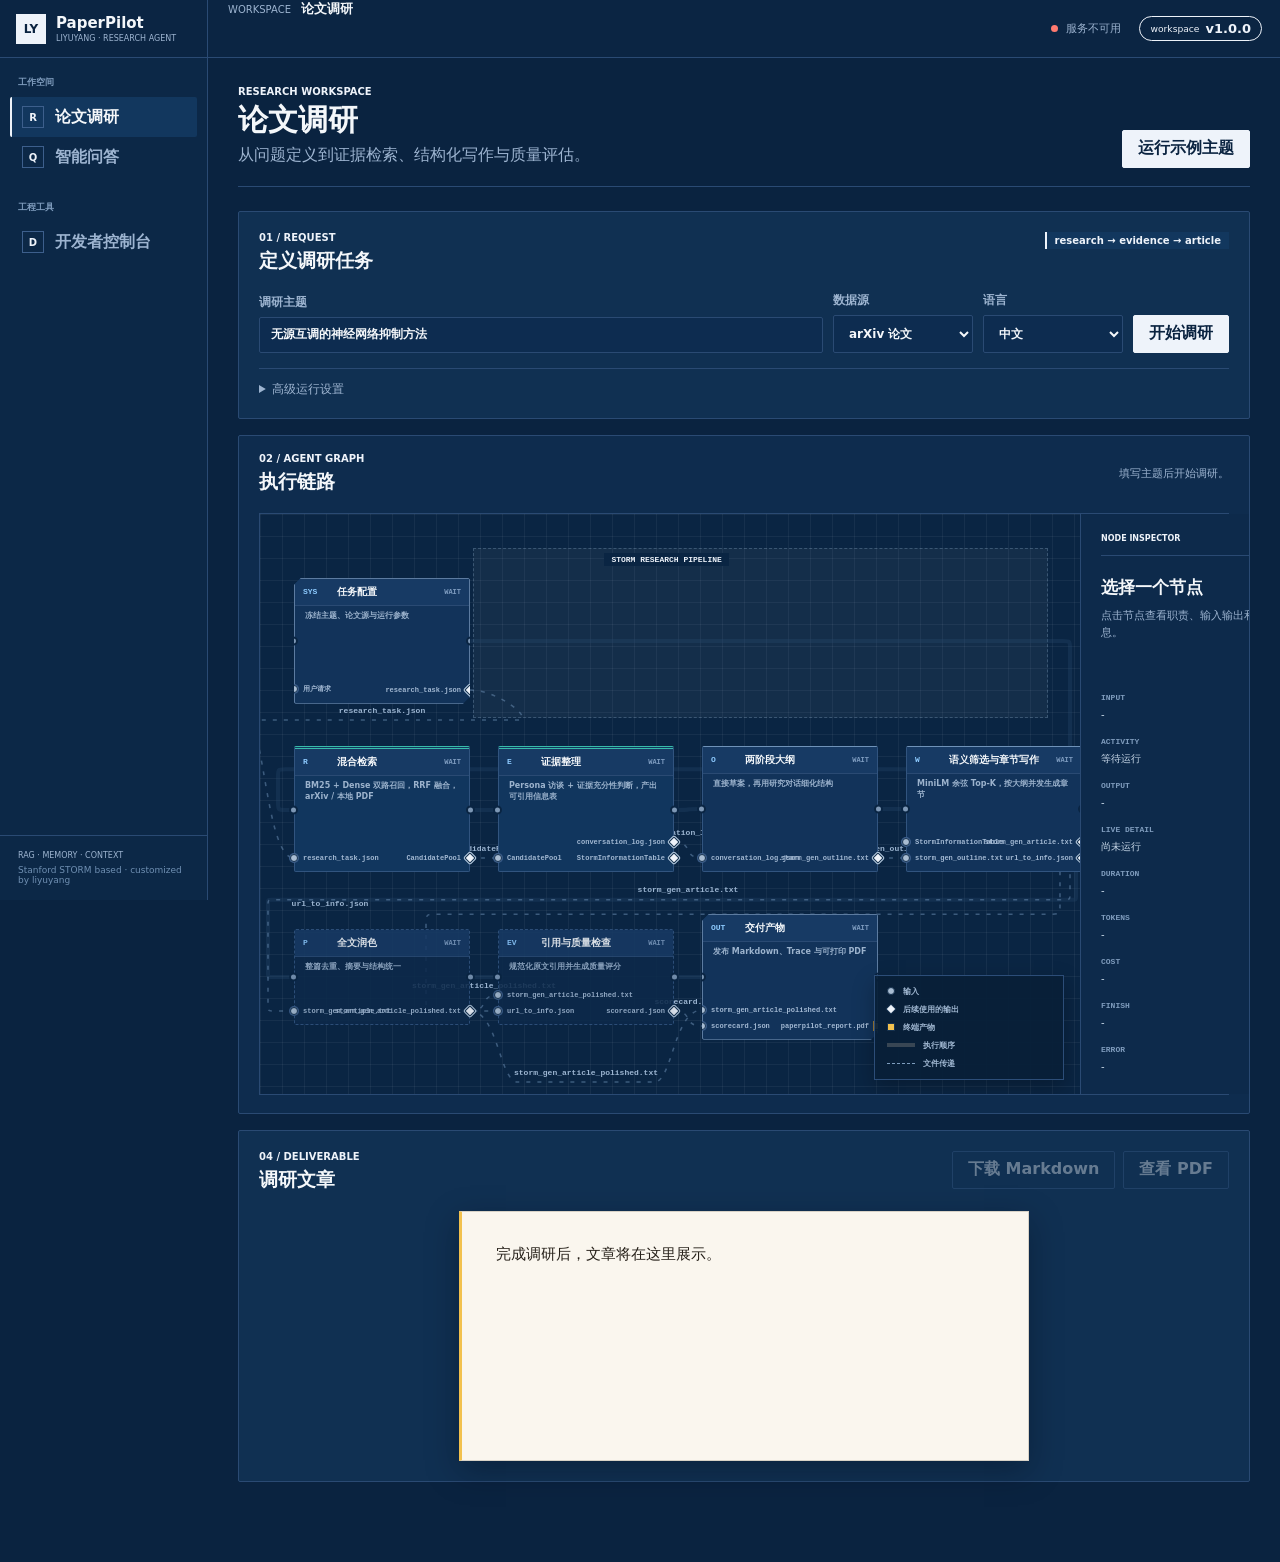
==== commit 09cad927: "ui: 前端重设计为蓝图车间主题 概念: 工作台是一张工程蓝图(深晒图蓝底 + 白色发丝线 + 网格), 调研文章区是一张纸(米白纸面 + 墨色衬线字 + 琥珀荧光笔引用). 机器是蓝图, 产物是纸." ====
--- a/frontend/paperpilot_dashboard/index.html
+++ b/frontend/paperpilot_dashboard/index.html
@@ -5,7 +5,7 @@
     <meta name="viewport" content="width=device-width, initial-scale=1" />
     <title>PaperPilot Agent Workspace</title>
     <link rel="icon" href="data:image/svg+xml,%3Csvg xmlns='http://www.w3.org/2000/svg' viewBox='0 0 32 32'%3E%3Crect width='32' height='32' fill='%2300c2a8'/%3E%3Cpath d='M8 24V8h15v4H13v3h8v4h-8v5z' fill='%23060a0e'/%3E%3C/svg%3E" />
-    <link rel="stylesheet" href="styles.css?v=1.0.0" />
+    <link rel="stylesheet" href="styles.css?v=1.0.1" />
   </head>
   <body data-mode="research">
     <header class="topbar">
@@ -203,6 +203,6 @@
     </div>
 
     <div class="toast hidden" id="toast" role="status"></div>
-    <script src="app.js?v=1.0.0"></script>
+    <script src="app.js?v=1.0.1"></script>
   </body>
 </html>
--- a/frontend/paperpilot_dashboard/styles.css
+++ b/frontend/paperpilot_dashboard/styles.css
@@ -1,39 +1,39 @@
 :root {
   color-scheme: dark;
-  --bg: #080b0f;
-  --rail: #0b0f14;
-  --surface: #10151b;
-  --surface-2: #141b23;
-  --surface-3: #19222c;
-  --line: #29323c;
-  --line-strong: #455261;
+  --bg: #0a2340;
+  --rail: #0c2847;
+  --surface: #103052;
+  --surface-2: #143a60;
+  --surface-3: #1a4470;
+  --line: #2a4a73;
+  --line-strong: #3d5f8c;
   --text: #f4f7fa;
-  --muted: #8e9aa7;
-  --teal: #24c9b1;
-  --blue: #73a7ff;
-  --green: #5bd692;
-  --amber: #e8b75a;
-  --red: #ff737d;
-  --violet: #a795ff;
+  --muted: #9db4d0;
+  --teal: #eef3fa;
+  --blue: #8ecbff;
+  --green: #57d992;
+  --amber: #f2c14e;
+  --red: #ff7a70;
+  --violet: #c4b5fd;
   --radius: 2px;
-  font-family: Inter, "IBM Plex Sans", "Segoe UI", "Microsoft YaHei", system-ui, sans-serif;
+  font-family: "PingFang SC", "Hiragino Sans GB", "Microsoft YaHei", "Noto Sans SC", system-ui, sans-serif;
 }
 
 * { box-sizing: border-box; }
 html { background: var(--bg); scroll-behavior: smooth; }
 body { min-width: 320px; margin: 0; background: var(--bg); color: var(--text); letter-spacing: 0; }
 button, input, select, textarea { font: inherit; letter-spacing: 0; }
-button { min-height: 38px; border: 1px solid var(--teal); border-radius: var(--radius); padding: 0 15px; background: var(--teal); color: #03110e; font-weight: 750; cursor: pointer; transition: background 120ms ease, border-color 120ms ease, color 120ms ease; }
-button:hover:not(:disabled) { border-color: #63e4d1; background: #63e4d1; }
+button { min-height: 38px; border: 1px solid var(--teal); border-radius: var(--radius); padding: 0 15px; background: var(--teal); color: #0a2340; font-weight: 750; cursor: pointer; transition: background 120ms ease, border-color 120ms ease, color 120ms ease; }
+button:hover:not(:disabled) { border-color: #ffffff; background: #ffffff; }
 button:disabled { cursor: not-allowed; opacity: .38; }
 button:focus-visible, input:focus-visible, select:focus-visible, textarea:focus-visible { outline: 2px solid var(--blue); outline-offset: 2px; }
 .secondary-button, .icon-button { border-color: var(--line-strong); background: transparent; color: var(--text); }
 .secondary-button:hover:not(:disabled), .icon-button:hover:not(:disabled) { border-color: var(--muted); background: var(--surface-3); }
-.danger-button { border-color: #704048; background: transparent; color: #ffb1b7; }
-.danger-button:hover:not(:disabled) { border-color: var(--red); background: #35171d; color: #fff; }
+.danger-button { border-color: #7a4550; background: transparent; color: #ffb1b7; }
+.danger-button:hover:not(:disabled) { border-color: var(--red); background: #4a2029; color: #fff; }
 .text-button { min-height: auto; border: 0; padding: 0; background: transparent; color: var(--blue); }
 .icon-button { width: 38px; padding: 0; font-size: 20px; }
-input, select, textarea { width: 100%; border: 1px solid var(--line); border-radius: var(--radius); background: #090e13; color: var(--text); padding: 10px 11px; }
+input, select, textarea { width: 100%; border: 1px solid var(--line); border-radius: var(--radius); background: #0d2c50; color: var(--text); padding: 10px 11px; }
 textarea { resize: vertical; }
 label { display: grid; gap: 6px; color: var(--muted); font-size: 12px; font-weight: 650; }
 p { color: var(--muted); line-height: 1.55; }
@@ -41,12 +41,12 @@
 h1 { margin-bottom: 5px; font-size: 30px; line-height: 1.2; }
 h2 { margin-bottom: 0; font-size: 19px; }
 h3 { font-size: 14px; }
-code, pre { font-family: "Cascadia Code", "SFMono-Regular", Consolas, monospace; }
+code, pre { font-family: "SF Mono", ui-monospace, "Cascadia Mono", Menlo, Consolas, monospace; }
 .hidden { display: none !important; }
 
-.topbar { position: sticky; top: 0; z-index: 20; display: grid; grid-template-columns: 208px minmax(0, 1fr) auto; min-height: 58px; border-bottom: 1px solid var(--line); background: #090d12; }
+.topbar { position: sticky; top: 0; z-index: 20; display: grid; grid-template-columns: 208px minmax(0, 1fr) auto; min-height: 58px; border-bottom: 1px solid var(--line); background: #0b2543; }
 .brand { display: flex; align-items: center; gap: 10px; border-right: 1px solid var(--line); padding: 0 16px; color: var(--text); text-decoration: none; }
-.brand-mark { display: grid; place-items: center; width: 30px; height: 30px; background: var(--teal); color: #03110e; font-size: 12px; font-weight: 900; }
+.brand-mark { display: grid; place-items: center; width: 30px; height: 30px; background: var(--teal); color: #0a2340; font-size: 12px; font-weight: 900; }
 .brand strong, .brand small { display: block; }
 .brand strong { font-size: 15px; }
 .brand small { margin-top: 2px; color: var(--muted); font-size: 8px; }
@@ -58,7 +58,7 @@
 .release-pill { gap: 6px; }
 .release-pill strong { color: var(--teal); font-size: 13px; }
 .status-dot { width: 7px; height: 7px; border-radius: 50%; background: var(--amber); }
-.service-pill.online .status-dot { background: var(--green); box-shadow: 0 0 0 3px rgba(91,214,146,.12); }
+.service-pill.online .status-dot { background: var(--green); box-shadow: 0 0 0 3px rgba(87,217,146,.12); }
 .service-pill.offline .status-dot { background: var(--red); }
 
 .workspace-shell { display: grid; grid-template-columns: 208px minmax(0, 1fr) 288px; min-height: calc(100vh - 58px); }
@@ -67,23 +67,23 @@
 body[data-mode="research"] .workspace-inspector { display: none; }
 .workspace-rail { position: sticky; top: 58px; display: flex; height: calc(100vh - 58px); flex-direction: column; border-right: 1px solid var(--line); background: var(--rail); }
 .rail-section { padding: 18px 10px 6px; }
-.rail-label { display: block; margin: 0 8px 8px; color: #697583; font-size: 9px; font-weight: 800; text-transform: uppercase; }
+.rail-label { display: block; margin: 0 8px 8px; color: #7f9cbd; font-size: 9px; font-weight: 800; text-transform: uppercase; }
 .rail-item { display: flex; width: 100%; align-items: center; gap: 11px; min-height: 40px; border: 0; border-left: 2px solid transparent; padding: 0 10px; background: transparent; color: var(--muted); text-align: left; }
 .rail-item:hover:not(:disabled) { border-color: var(--line-strong); background: var(--surface); color: var(--text); }
-.rail-item.active { border-color: var(--teal); background: #10201f; color: var(--text); }
+.rail-item.active { border-color: var(--teal); background: #12375e; color: var(--text); }
 .rail-item i { display: grid; place-items: center; width: 22px; height: 22px; border: 1px solid var(--line-strong); color: var(--teal); font-size: 10px; font-style: normal; font-weight: 800; }
 .rail-spacer { flex: 1; }
 .rail-foot { border-top: 1px solid var(--line); padding: 15px 18px; }
 .rail-foot span, .rail-foot small { display: block; }
 .rail-foot span { color: var(--muted); font-size: 8px; }
-.rail-foot small { margin-top: 5px; color: #5e6975; font-size: 9px; }
+.rail-foot small { margin-top: 5px; color: #6f8fb2; font-size: 9px; }
 
 .workspace-main { min-width: 0; padding: 28px 30px 64px; }
-.workspace-inspector { position: sticky; top: 58px; height: calc(100vh - 58px); overflow: auto; border-left: 1px solid var(--line); background: #0b1016; }
+.workspace-inspector { position: sticky; top: 58px; height: calc(100vh - 58px); overflow: auto; border-left: 1px solid var(--line); background: #0d2a4b; }
 .inspector-block { border-bottom: 1px solid var(--line); padding: 20px 16px; }
 .inspector-block label + label { margin-top: 13px; }
 .inspector-block .rail-label { margin-left: 0; }
-.inspector-note { background: #0e171c; }
+.inspector-note { background: #103252; }
 .inspector-note p { margin: 8px 0 0; font-size: 12px; }
 .capability-list { display: grid; gap: 11px; margin: 0; padding: 0; list-style: none; color: var(--muted); font-size: 12px; }
 .capability-list li { display: flex; align-items: center; gap: 9px; }
@@ -95,10 +95,10 @@
 .page-heading p { margin-bottom: 0; }
 .surface, .console-section, .pipeline-strip { margin-bottom: 16px; border: 1px solid var(--line); border-radius: var(--radius); background: var(--surface); }
 .surface, .console-section { padding: 20px; }
-.pipeline-strip { padding: 17px 20px 20px; background: #0d1218; }
+.pipeline-strip { padding: 17px 20px 20px; background: #0e2c4e; }
 .section-heading { display: flex; align-items: flex-start; justify-content: space-between; gap: 18px; margin-bottom: 18px; }
 .section-heading.compact { align-items: center; }
-.section-heading b { border-left: 2px solid var(--teal); padding: 3px 8px; background: #10201f; color: var(--teal); font-size: 10px; white-space: nowrap; }
+.section-heading b { border-left: 2px solid var(--teal); padding: 3px 8px; background: #12375e; color: var(--teal); font-size: 10px; white-space: nowrap; }
 .form-row { display: flex; align-items: end; gap: 10px; }
 .form-row > label { min-width: 140px; }.form-row .grow { flex: 1; }
 .button-row { display: flex; gap: 8px; flex-wrap: wrap; }
@@ -107,121 +107,122 @@
 .advanced-row { margin-top: 13px; }.advanced-row label { flex: 1; }
 .activity-line { max-width: 55%; margin: 0; font-size: 11px; text-align: right; }
 .pipeline-workbench { padding-bottom: 18px; overflow: hidden; }
-.pipeline-layout { display: grid; grid-template-columns: minmax(820px, 1fr) 270px; min-height: 560px; border: 1px solid var(--line); background: #080d12; }
-.pipeline-canvas { position: relative; display: grid; min-width: 820px; grid-template-columns: repeat(4, minmax(176px, 1fr)); grid-template-rows: repeat(3, 126px); gap: 42px 28px; align-content: center; padding: 64px 34px 54px; overflow: hidden; background-color: #080d12; background-image: linear-gradient(rgba(68,82,97,.12) 1px, transparent 1px), linear-gradient(90deg, rgba(68,82,97,.12) 1px, transparent 1px); background-size: 22px 22px; }
-.pipeline-canvas::before { position: absolute; top: 34px; left: calc(25% + 8px); width: calc(75% - 42px); height: 168px; border: 1px dashed rgba(36,201,177,.24); background: rgba(13,29,29,.16); content: ""; pointer-events: none; }
-.agent-cluster-label { position: absolute; top: 39px; left: 42%; z-index: 4; padding: 2px 7px; background: #080d12; color: var(--teal); font: 800 8px "Cascadia Code", monospace; }
+.pipeline-layout { display: grid; grid-template-columns: minmax(820px, 1fr) 270px; min-height: 560px; border: 1px solid var(--line); background: #0a2543; }
+.pipeline-canvas { position: relative; display: grid; min-width: 820px; grid-template-columns: repeat(4, minmax(176px, 1fr)); grid-template-rows: repeat(3, 126px); gap: 42px 28px; align-content: center; padding: 64px 34px 54px; overflow: hidden; background-color: #0a2543; background-image: linear-gradient(rgba(255,255,255,.05) 1px, transparent 1px), linear-gradient(90deg, rgba(255,255,255,.05) 1px, transparent 1px); background-size: 22px 22px; }
+.pipeline-canvas::before { position: absolute; top: 34px; left: calc(25% + 8px); width: calc(75% - 42px); height: 168px; border: 1px dashed rgba(180,215,245,.24); background: rgba(255,255,255,.04); content: ""; pointer-events: none; }
+.agent-cluster-label { position: absolute; top: 39px; left: 42%; z-index: 4; padding: 2px 7px; background: #0a2543; color: var(--teal); font: 800 8px "Cascadia Code", monospace; }
 .pipeline-wires { position: absolute; inset: 0; width: 100%; height: 100%; overflow: visible; pointer-events: none; }.execution-layer { z-index: 1; }.artifact-layer { z-index: 2; }
 .pipeline-wires path { fill: none; vector-effect: non-scaling-stroke; transition: stroke .25s ease, opacity .25s ease, filter .25s ease; }
-.execution-wire { stroke: #26313d; stroke-width: 4; opacity: .5; }.execution-wire.complete { stroke: #31594e; opacity: .75; }.execution-wire.active { stroke: var(--teal); stroke-width: 4; stroke-dasharray: 12 10; opacity: 1; filter: drop-shadow(0 0 6px rgba(36,201,177,.85)); animation: execution-flow .68s linear infinite; }.execution-wire.failed { stroke: var(--red); opacity: 1; filter: drop-shadow(0 0 5px rgba(255,115,125,.75)); }
-.artifact-wire { stroke: #536b83; stroke-width: 1.55; stroke-dasharray: 4 7; opacity: .5; }.artifact-wire.complete { stroke: #5d8878; opacity: .72; }.artifact-wire.active { stroke: #7eb6ff; stroke-width: 2.35; stroke-dasharray: 5 8; opacity: 1; filter: drop-shadow(0 0 7px rgba(121,169,255,.95)); animation: artifact-flow .5s linear infinite; }.artifact-wire.failed { stroke: var(--red); opacity: .95; }
-.artifact-label { fill: #7f93a8; font: 700 8px "Cascadia Code", monospace; letter-spacing: 0; pointer-events: none; }
-.pipeline-node { position: relative; z-index: 3; display: grid; min-width: 0; min-height: 118px; grid-column: var(--col); grid-row: var(--row); grid-template-rows: 31px auto 1fr; align-items: start; border: 1px solid #35414e; border-radius: 2px; padding: 0 10px 9px; background: #101720; color: var(--text); text-align: left; box-shadow: 0 8px 20px rgba(0,0,0,.24); overflow: visible; }
-.pipeline-node.system-node { clip-path: polygon(7px 0, 100% 0, 100% calc(100% - 7px), calc(100% - 7px) 100%, 0 100%, 0 7px); border-color: #53667b; }.pipeline-node.agent-node { border-top: 3px double #38bba9; background: #0c191a; }.pipeline-node.process-node { border-top-color: #56708c; }.pipeline-node.aux-node { min-height: 96px; align-self: center; border-style: dashed; background: #0c1218; box-shadow: none; opacity: .88; }
-.node-head { display: grid; grid-template-columns: 27px minmax(0,1fr) auto; align-items: center; gap: 7px; margin: 0 -10px 7px; border-bottom: 1px solid #2b3743; padding: 6px 8px; background: #151e28; }.node-head > i { color: var(--blue); font: 800 8px "Cascadia Code", monospace; font-style: normal; }.node-head b { min-width: 0; overflow: hidden; font-size: 10px; text-overflow: ellipsis; white-space: nowrap; }.node-head em { color: #647180; font: 800 7px "Cascadia Code", monospace; font-style: normal; }
-.node-description { display: block; min-height: 26px; color: #8795a4; font-size: 8px; line-height: 1.4; }
-.node-port { position: absolute; display: flex; max-width: 74%; align-items: center; gap: 5px; color: #8da0b3; font: 700 7px "Cascadia Code", monospace; white-space: nowrap; }.node-port i { width: 8px; height: 8px; flex: 0 0 auto; border: 1px solid #111923; border-radius: 50%; background: #7f8d9a; box-shadow: 0 0 0 1px #45586a; }.input-port { bottom: 9px; left: -5px; }.node-port.port-row-2 { bottom: 25px; }.output-port { right: -5px; bottom: 9px; flex-direction: row-reverse; text-align: right; }.relay-output i { border-radius: 1px; background: var(--teal); box-shadow: 0 0 0 1px #287e73; transform: rotate(45deg); }.terminal-output i { border-radius: 0; background: #e2b85d; box-shadow: 0 0 0 1px #8a6b2e; }
-.flow-port { position: absolute; top: 50%; width: 9px; height: 9px; border: 2px solid #080d12; border-radius: 50%; background: #596776; transform: translateY(-50%); }.flow-in { left: -6px; }.flow-out { right: -6px; }
-.pipeline-node:hover:not(:disabled), .pipeline-node.selected { border-color: var(--blue); background: #16212d; }
-.pipeline-node.active { border-color: var(--teal); background: #101a21; box-shadow: inset 3px 0 0 var(--teal), 0 0 20px rgba(36,201,177,.24); animation: node-breathe 1.5s ease-in-out infinite; }.pipeline-node.active::after { position: absolute; z-index: 6; inset: -2px; content: ""; pointer-events: none; background: linear-gradient(90deg, transparent 0 34%, var(--teal) 46% 58%, transparent 70%) top / 220% 1px no-repeat, linear-gradient(180deg, transparent 0 34%, var(--teal) 46% 58%, transparent 70%) right / 1px 220% no-repeat, linear-gradient(270deg, transparent 0 34%, var(--teal) 46% 58%, transparent 70%) bottom / 220% 1px no-repeat, linear-gradient(0deg, transparent 0 34%, var(--teal) 46% 58%, transparent 70%) left / 1px 220% no-repeat; filter: drop-shadow(0 0 4px rgba(36,201,177,.9)); animation: node-outline-flow 1.25s linear infinite; }.pipeline-node.active .flow-port { background: var(--teal); box-shadow: 0 0 9px var(--teal); }.pipeline-node.active em { color: var(--teal); }
-.pipeline-node.complete { border-color: #2f7652; background: #0c1714; }.pipeline-node.complete .flow-port { background: var(--green); }.pipeline-node.complete em { color: var(--green); }
-.pipeline-node.failed { border-color: var(--red); background: #251116; }.pipeline-node.failed .flow-port { background: var(--red); box-shadow: 0 0 8px rgba(255,115,125,.7); }.pipeline-node.failed em { color: var(--red); }
-.pipeline-node.skipped { border-color: #29323c; background: #0a0f14; opacity: .58; }.pipeline-node.skipped em { color: #788696; }
-.pipeline-node .node-time { position: absolute; top: -9px; left: 9px; z-index: 4; border: 1px solid #2f7652; padding: 2px 5px; background: #07120d; color: var(--green); font: 800 7px "Cascadia Code", monospace; font-style: normal; }
-.pipeline-legend { position: absolute; right: 16px; bottom: 14px; z-index: 5; display: grid; width: 190px; grid-template-columns: 1fr; gap: 7px; border: 1px solid #2b3947; padding: 10px 12px; background: rgba(9,15,21,.94); box-shadow: 0 8px 20px rgba(0,0,0,.25); color: #8fa0b2; font: 700 8px "Cascadia Code", monospace; }.pipeline-legend span { display: flex; align-items: center; gap: 8px; }.pipeline-legend i { display: inline-block; width: 8px; height: 8px; border: 1px solid #111923; }.legend-input { border-radius: 50%; background: #7f8d9a; }.legend-relay { border-radius: 1px; background: var(--teal); transform: rotate(45deg); }.legend-terminal { background: #e2b85d; }.pipeline-legend b { display: inline-block; width: 28px; height: 0; border-top: 4px solid #384654; }.pipeline-legend .legend-artifact { border-top-width: 1px; border-top-style: dashed; border-color: #6a8198; }
-.pipeline-inspector { border-left: 1px solid var(--line); padding: 20px; background: #0c1218; }
+.execution-wire { stroke: #274a6e; stroke-width: 4; opacity: .32; }.execution-wire.complete { stroke: #31594e; opacity: .75; }.execution-wire.active { stroke: var(--teal); stroke-width: 4; stroke-dasharray: 12 10; opacity: 1; filter: drop-shadow(0 0 6px rgba(180,215,245,.85)); animation: execution-flow .68s linear infinite; }.execution-wire.failed { stroke: var(--red); opacity: 1; filter: drop-shadow(0 0 5px rgba(255,122,112,.75)); }
+.artifact-wire { stroke: #6f92b8; stroke-width: 1.55; stroke-dasharray: 4 7; opacity: .5; }.artifact-wire.complete { stroke: #5fae8d; opacity: .72; }.artifact-wire.active { stroke: #a5d6ff; stroke-width: 2.35; stroke-dasharray: 5 8; opacity: 1; filter: drop-shadow(0 0 7px rgba(165,214,255,.95)); animation: artifact-flow .5s linear infinite; }.artifact-wire.failed { stroke: var(--red); opacity: .95; }
+.artifact-label { fill: #9db6d2; font: 700 8px "Cascadia Code", monospace; letter-spacing: 0; pointer-events: none; }
+.pipeline-node { position: relative; z-index: 3; display: grid; min-width: 0; min-height: 118px; grid-column: var(--col); grid-row: var(--row); grid-template-rows: 31px auto 1fr; align-items: start; border: 1px solid #31547f; border-radius: 2px; padding: 0 10px 9px; background: #12335a; color: var(--text); text-align: left; box-shadow: none; overflow: visible; }
+.pipeline-node.system-node { clip-path: polygon(7px 0, 100% 0, 100% calc(100% - 7px), calc(100% - 7px) 100%, 0 100%, 0 7px); border-color: #5c7ba0; }.pipeline-node.agent-node { border-top: 3px double #38bba9; background: #11365e; }.pipeline-node.process-node { border-top-color: #6f92b8; }.pipeline-node.aux-node { min-height: 96px; align-self: center; border-style: dashed; background: #0d2a4b; box-shadow: none; opacity: .88; }
+.node-head { display: grid; grid-template-columns: 27px minmax(0,1fr) auto; align-items: center; gap: 7px; margin: 0 -10px 7px; border-bottom: 1px solid #2a4a73; padding: 6px 8px; background: #173a64; }.node-head > i { color: var(--blue); font: 800 8px "Cascadia Code", monospace; font-style: normal; }.node-head b { min-width: 0; overflow: hidden; font-size: 10px; text-overflow: ellipsis; white-space: nowrap; }.node-head em { color: #7e9cc0; font: 800 7px "Cascadia Code", monospace; font-style: normal; }
+.node-description { display: block; min-height: 26px; color: #9cb3cd; font-size: 8px; line-height: 1.4; }
+.node-port { position: absolute; display: flex; max-width: 74%; align-items: center; gap: 5px; color: #a3b9d3; font: 700 7px "Cascadia Code", monospace; white-space: nowrap; }.node-port i { width: 8px; height: 8px; flex: 0 0 auto; border: 1px solid #16324f; border-radius: 50%; background: #a8bcd2; box-shadow: 0 0 0 1px #3d5f8c; }.input-port { bottom: 9px; left: -5px; }.node-port.port-row-2 { bottom: 25px; }.output-port { right: -5px; bottom: 9px; flex-direction: row-reverse; text-align: right; }.relay-output i { border-radius: 1px; background: var(--teal); box-shadow: 0 0 0 1px #b9cee2; transform: rotate(45deg); }.terminal-output i { border-radius: 0; background: #f2c14e; box-shadow: 0 0 0 1px #9c7a35; }
+.flow-port { position: absolute; top: 50%; width: 9px; height: 9px; border: 2px solid #0a2543; border-radius: 50%; background: #7d97b5; transform: translateY(-50%); }.flow-in { left: -6px; }.flow-out { right: -6px; }
+.pipeline-node:hover:not(:disabled), .pipeline-node.selected { border-color: var(--blue); background: #1a4470; }
+.pipeline-node.active { border-color: var(--teal); background: #143d69; box-shadow: inset 3px 0 0 var(--teal), 0 0 14px rgba(180,215,245,.18); animation: node-breathe 1.5s ease-in-out infinite; }.pipeline-node.active::after { position: absolute; z-index: 6; inset: -2px; content: ""; pointer-events: none; background: linear-gradient(90deg, transparent 0 34%, var(--teal) 46% 58%, transparent 70%) top / 220% 1px no-repeat, linear-gradient(180deg, transparent 0 34%, var(--teal) 46% 58%, transparent 70%) right / 1px 220% no-repeat, linear-gradient(270deg, transparent 0 34%, var(--teal) 46% 58%, transparent 70%) bottom / 220% 1px no-repeat, linear-gradient(0deg, transparent 0 34%, var(--teal) 46% 58%, transparent 70%) left / 1px 220% no-repeat; filter: drop-shadow(0 0 4px rgba(180,215,245,.9)); animation: node-outline-flow 1.25s linear infinite; }.pipeline-node.active .flow-port { background: var(--teal); box-shadow: 0 0 9px var(--teal); }.pipeline-node.active em { color: var(--teal); }
+.pipeline-node.complete { border-color: #35a06a; background: #123a4a; }.pipeline-node.complete .flow-port { background: var(--green); }.pipeline-node.complete em { color: var(--green); }
+.pipeline-node.failed { border-color: var(--red); background: #4a1f28; }.pipeline-node.failed .flow-port { background: var(--red); box-shadow: 0 0 8px rgba(255,122,112,.7); }.pipeline-node.failed em { color: var(--red); }
+.pipeline-node.skipped { border-color: #2a4a73; background: #0c2947; opacity: .58; }.pipeline-node.skipped em { color: #8aa5c2; }
+.pipeline-node .node-time { position: absolute; top: -9px; left: 9px; z-index: 4; border: 1px solid #35a06a; padding: 2px 5px; background: #0a2543; color: var(--green); font: 800 7px "Cascadia Code", monospace; font-style: normal; }
+.pipeline-legend { position: absolute; right: 16px; bottom: 14px; z-index: 5; display: grid; width: 190px; grid-template-columns: 1fr; gap: 7px; border: 1px solid #2c4d78; padding: 10px 12px; background: rgba(8,31,56,.94); box-shadow: 0 8px 20px rgba(0,0,0,.25); color: #a0b7d1; font: 700 8px "Cascadia Code", monospace; }.pipeline-legend span { display: flex; align-items: center; gap: 8px; }.pipeline-legend i { display: inline-block; width: 8px; height: 8px; border: 1px solid #16324f; }.legend-input { border-radius: 50%; background: #a8bcd2; }.legend-relay { border-radius: 1px; background: var(--teal); transform: rotate(45deg); }.legend-terminal { background: #f2c14e; }.pipeline-legend b { display: inline-block; width: 28px; height: 0; border-top: 4px solid #384654; }.pipeline-legend .legend-artifact { border-top-width: 1px; border-top-style: dashed; border-color: #7d9cbd; }
+.pipeline-inspector { border-left: 1px solid var(--line); padding: 20px; background: #0d2a4b; }
 .pipeline-inspector > div { display: flex; align-items: center; justify-content: space-between; border-bottom: 1px solid var(--line); padding-bottom: 12px; }.pipeline-inspector > div span { color: var(--teal); font-size: 8px; font-weight: 800; }.pipeline-inspector > div b { color: var(--muted); font: 800 8px "Cascadia Code", monospace; }.pipeline-inspector > div b.active { color: var(--teal); }.pipeline-inspector > div b.complete { color: var(--green); }.pipeline-inspector > div b.failed { color: var(--red); }
-.pipeline-inspector h3 { margin: 20px 0 8px; font-size: 17px; }.pipeline-inspector p { min-height: 66px; font-size: 11px; }.pipeline-inspector dl { margin: 20px 0 0; }.pipeline-inspector dt { margin-top: 15px; color: #657281; font: 800 8px "Cascadia Code", monospace; }.pipeline-inspector dd { margin: 5px 0 0; color: #c7d1da; font-size: 10px; line-height: 1.5; overflow-wrap: anywhere; }
-.pipeline-inspector > .pipeline-artifact-actions { display: grid; gap: 10px; margin-top: 18px; padding-top: 14px; border-top: 1px solid var(--line); border-bottom: 0; }.pipeline-inspector > .pipeline-artifact-actions.hidden { display: none; }.checkbox-control { display: flex; align-items: center; gap: 9px; color: #c7d1da; font-size: 10px; }.checkbox-control input { accent-color: var(--teal); }.deliverable-actions { display: flex; align-items: center; gap: 8px; }
+.pipeline-inspector h3 { margin: 20px 0 8px; font-size: 17px; }.pipeline-inspector p { min-height: 66px; font-size: 11px; }.pipeline-inspector dl { margin: 20px 0 0; }.pipeline-inspector dt { margin-top: 15px; color: #7f9cbd; font: 800 8px "Cascadia Code", monospace; }.pipeline-inspector dd { margin: 5px 0 0; color: #c8d8e8; font-size: 10px; line-height: 1.5; overflow-wrap: anywhere; }
+.pipeline-inspector > .pipeline-artifact-actions { display: grid; gap: 10px; margin-top: 18px; padding-top: 14px; border-top: 1px solid var(--line); border-bottom: 0; }.pipeline-inspector > .pipeline-artifact-actions.hidden { display: none; }.checkbox-control { display: flex; align-items: center; gap: 9px; color: #c8d8e8; font-size: 10px; }.checkbox-control input { accent-color: var(--teal); }.deliverable-actions { display: flex; align-items: center; gap: 8px; }
 .research-progress { display: grid; grid-template-columns: repeat(5, minmax(0, 1fr)); border: 1px solid var(--line); }
 .research-progress > div { display: grid; min-height: 66px; align-content: center; gap: 5px; border-right: 1px solid var(--line); padding: 10px 13px; color: var(--muted); }
 .research-progress > div:last-child { border-right: 0; }
-.research-progress i { color: #637080; font-size: 9px; font-style: normal; }
+.research-progress i { color: #7f9cbd; font-size: 9px; font-style: normal; }
 .research-progress span { font-size: 12px; }
-.research-progress .complete { border-top: 2px solid var(--green); background: #0d1c16; color: #c4f1d7; }
-.research-progress .active { border-top: 2px solid var(--blue); background: #101b2a; color: #dae8ff; }
-.research-progress .failed { border-top: 2px solid var(--red); background: #271217; color: #ffc8cc; }
+.research-progress .complete { border-top: 2px solid var(--green); background: #123c46; color: #c9f2dc; }
+.research-progress .active { border-top: 2px solid var(--blue); background: #16395f; color: #dbe9fb; }
+.research-progress .failed { border-top: 2px solid var(--red); background: #4a2029; color: #ffc8cc; }
 .metric-grid { display: grid; grid-template-columns: repeat(auto-fit, minmax(145px, 1fr)); border: 1px solid var(--line); background: var(--line); gap: 1px; }
-.metric { min-height: 82px; padding: 13px; background: #0a0f14; }
+.metric { min-height: 82px; padding: 13px; background: #0c2947; }
 .metric small { display: block; color: var(--muted); font-size: 10px; overflow-wrap: anywhere; }
 .metric strong { display: block; margin-top: 8px; font-size: 21px; overflow-wrap: anywhere; }
 .metric strong em { margin-left: 5px; color: var(--muted); font-size: 10px; font-style: normal; }
-.article { min-height: 250px; border-left: 2px solid var(--line-strong); padding: 8px 20px 20px; color: #dce3e9; line-height: 1.8; white-space: pre-wrap; }
+.article { min-height: 250px; max-width: 76ch; margin: 0 auto; border: 1px solid #d8d2c6; border-left: 3px solid var(--amber); padding: 28px 34px; background: #faf6ee; color: #262019; box-shadow: 0 10px 30px rgba(3, 12, 24, .35); font-family: Georgia, "Songti SC", "SimSun", serif; font-size: 15px; line-height: 1.9; white-space: pre-wrap; }
+.article h2, .article h3, .article h4 { color: #1d1811; border-bottom: 1px solid #e3dccf; padding-bottom: 6px; }
 
 .chat-view { display: grid; min-width: 0; max-width: 100%; grid-template-columns: 230px minmax(0, 1fr); min-height: calc(100vh - 120px); border: 1px solid var(--line); background: var(--surface); }
 .chat-sessions { min-width: 0; max-width: 100%; border-right: 1px solid var(--line); padding: 16px 10px; }
 .session-list { display: flex; min-width: 0; max-width: 100%; flex-direction: column; gap: 3px; }
 .session-item { display: flex; width: 100%; min-width: 0; max-width: 100%; flex-direction: column; gap: 3px; min-height: 68px; border: 0; border-left: 2px solid transparent; padding: 10px; background: transparent; color: var(--text); text-align: left; overflow: hidden; }
 .session-item strong { min-width: 0; overflow: hidden; text-overflow: ellipsis; white-space: nowrap; }
-.session-item:hover, .session-item.active { border-color: var(--teal); background: #101d1d; }
+.session-item:hover, .session-item.active { border-color: var(--teal); background: #12365d; }
 .session-item span, .session-item small { color: var(--muted); font-size: 10px; overflow: hidden; text-overflow: ellipsis; white-space: nowrap; }
 .chat-workspace { display: grid; min-width: 0; grid-template-rows: auto minmax(410px, 1fr) auto auto; padding: 20px 24px; }
 .chat-header { align-items: center; margin-bottom: 0; }
 .chat-messages { overflow-y: auto; padding: 22px 0; }
-.message { display: grid; width: min(86%, 780px); grid-template-columns: 34px minmax(0,1fr); gap: 10px; margin-bottom: 16px; }.message.user { grid-template-columns: minmax(0,1fr) 34px; margin-left: auto; }.message.user .message-avatar { grid-column: 2; }.message.user .message-body { grid-column: 1; grid-row: 1; border-left: 0; border-right: 2px solid var(--blue); background: #111b28; }
-.message-avatar { width: 34px; height: 34px; border: 1px solid var(--line-strong); background: #0b1117; object-fit: cover; }.message-body { min-width: 0; border-left: 2px solid var(--teal); padding: 12px 14px; background: #0b1117; }.message-head { display: flex; align-items: center; justify-content: space-between; gap: 12px; }.message-telemetry { color: #74879a; font: 700 8px "Cascadia Code", monospace; white-space: nowrap; }.message-usage { display: flex; flex-wrap: wrap; gap: 8px; margin-top: 11px; border-top: 1px solid #22303d; padding-top: 8px; }.message p { margin: 7px 0 0; color: var(--text); white-space: pre-wrap; }
+.message { display: grid; width: min(86%, 780px); grid-template-columns: 34px minmax(0,1fr); gap: 10px; margin-bottom: 16px; }.message.user { grid-template-columns: minmax(0,1fr) 34px; margin-left: auto; }.message.user .message-avatar { grid-column: 2; }.message.user .message-body { grid-column: 1; grid-row: 1; border-left: 0; border-right: 2px solid var(--blue); background: #17385f; }
+.message-avatar { width: 34px; height: 34px; border: 1px solid var(--line-strong); background: #0f2d50; object-fit: cover; }.message-body { min-width: 0; border-left: 2px solid var(--teal); padding: 12px 14px; background: #0f2d50; }.message-head { display: flex; align-items: center; justify-content: space-between; gap: 12px; }.message-telemetry { color: #8ba6c4; font: 700 8px "Cascadia Code", monospace; white-space: nowrap; }.message-usage { display: flex; flex-wrap: wrap; gap: 8px; margin-top: 11px; border-top: 1px solid #2a4a72; padding-top: 8px; }.message p { margin: 7px 0 0; color: var(--text); white-space: pre-wrap; }
 .chat-toolbar { display: flex; gap: 8px; padding: 8px 0; }
 .chat-composer { display: grid; grid-template-columns: minmax(0, 1fr) auto; gap: 8px; border-top: 1px solid var(--line); padding-top: 12px; }
-.session-meta { margin: 0; }.session-meta dt { color: #687583; font-size: 9px; }.session-meta dd { margin: 4px 0 13px; overflow-wrap: anywhere; font-size: 11px; }
-.version-badge, .missing-badge { display: inline-block; margin-left: 5px; padding: 1px 5px; background: #18302d; color: var(--teal); font-size: 9px; }
+.session-meta { margin: 0; }.session-meta dt { color: #7f9cbd; font-size: 9px; }.session-meta dd { margin: 4px 0 13px; overflow-wrap: anywhere; font-size: 11px; }
+.version-badge, .missing-badge { display: inline-block; margin-left: 5px; padding: 1px 5px; background: #1a4470; color: var(--teal); font-size: 9px; }
 .citations summary { color: var(--blue); font-size: 11px; }
 .citations > ul { display: grid; gap: 8px; padding-left: 18px; }
 .citations > ul > li { color: var(--muted); font-size: 11px; }
 .citation-row { display: flex; align-items: center; flex-wrap: wrap; gap: 7px; }
 .citation-title { color: var(--text); }
-.citation-source { display: inline-flex; flex-direction: column; gap: 2px; }.citation-authors, .original-sources small { display: block; color: #7f91a3; font-size: 9px; }
+.citation-source { display: inline-flex; flex-direction: column; gap: 2px; }.citation-authors, .original-sources small { display: block; color: #93adc9; font-size: 9px; }
 .citation-locator { min-height: 24px; padding: 2px 8px; border-color: var(--blue); background: transparent; color: var(--blue); font-size: 10px; }
 .original-sources { display: grid; gap: 4px; margin: 6px 0 0; padding-left: 12px; list-style: none; }
 .original-sources li { display: grid; grid-template-columns: 24px minmax(0, 1fr); gap: 5px; }
 .original-sources a { color: var(--teal); overflow-wrap: anywhere; }
 .article p { scroll-margin-top: 92px; border-left: 2px solid transparent; padding-left: 12px; transition: background .2s ease, border-color .2s ease; }
-.article .citation-target { border-left-color: var(--teal); background: rgba(28, 205, 183, .1); }
+.article .citation-target { border-left-color: var(--amber); background: rgba(242,193,78,.35); }
 
 body[data-mode="developer"] .workspace-shell { grid-template-columns: 208px minmax(0, 1fr); }
 body[data-mode="developer"] .workspace-main { grid-column: 2; }
 .developer-header { align-items: flex-end; }
 .developer-actions { display: flex; align-items: end; gap: 8px; }.developer-actions label { min-width: 260px; }
 .status-band { display: grid; grid-template-columns: repeat(5, minmax(0, 1fr)) 48px; margin-bottom: 16px; border: 1px solid var(--line); background: var(--line); gap: 1px; }
-.status-band > div { min-width: 0; padding: 13px 14px; background: #0b1117; }
+.status-band > div { min-width: 0; padding: 13px 14px; background: #0f2d50; }
 .status-band small, .status-band span { display: block; color: var(--muted); font-size: 9px; }
 .status-band strong { display: block; margin: 5px 0; overflow: hidden; text-overflow: ellipsis; white-space: nowrap; font-size: 13px; }
-.status-band > button { width: 48px; height: 100%; border: 0; background: #101820; }
+.status-band > button { width: 48px; height: 100%; border: 0; background: #12335a; }
 .milestone-workspace { overflow: hidden; }
 .milestone-progress { display: grid; grid-template-columns: repeat(5, minmax(0, 1fr)); border: 1px solid var(--line); background: var(--line); gap: 1px; }
-.milestone-card { display: grid; min-height: 92px; grid-template-columns: 24px minmax(0, 1fr); grid-template-rows: 1fr auto; align-items: center; gap: 5px 10px; border: 0; border-radius: 0; padding: 14px; background: #0b1117; color: var(--text); text-align: left; transition: background 140ms ease, box-shadow 140ms ease; }
+.milestone-card { display: grid; min-height: 92px; grid-template-columns: 24px minmax(0, 1fr); grid-template-rows: 1fr auto; align-items: center; gap: 5px 10px; border: 0; border-radius: 0; padding: 14px; background: #0f2d50; color: var(--text); text-align: left; transition: background 140ms ease, box-shadow 140ms ease; }
 .milestone-card > span { grid-row: 1 / span 2; align-self: stretch; border-right: 1px solid var(--line); color: var(--muted); font-family: "Cascadia Code", monospace; font-size: 10px; padding-top: 2px; }
-.milestone-card strong { min-width: 0; overflow: hidden; color: #dbe9f3; font-size: 12px; text-overflow: ellipsis; white-space: nowrap; }
+.milestone-card strong { min-width: 0; overflow: hidden; color: #dce8f5; font-size: 12px; text-overflow: ellipsis; white-space: nowrap; }
 .milestone-card small { color: var(--muted); font-family: "Cascadia Code", monospace; font-size: 9px; }
-.milestone-card:hover, .milestone-card.selected { background: #10201f; }.milestone-card.selected { box-shadow: inset 3px 0 0 var(--teal); }.milestone-card.running small { color: var(--blue); }.milestone-card.production-governance small { color: var(--green); }
-.milestone-detail { display: grid; grid-template-columns: minmax(230px, .8fr) minmax(170px, .55fr) minmax(0, 1.65fr); gap: 18px; border: 1px solid var(--line); border-top: 0; padding: 17px; background: #090f14; }
+.milestone-card:hover, .milestone-card.selected { background: #12375e; }.milestone-card.selected { box-shadow: inset 3px 0 0 var(--teal); }.milestone-card.running small { color: var(--blue); }.milestone-card.production-governance small { color: var(--green); }
+.milestone-detail { display: grid; grid-template-columns: minmax(230px, .8fr) minmax(170px, .55fr) minmax(0, 1.65fr); gap: 18px; border: 1px solid var(--line); border-top: 0; padding: 17px; background: #0c2949; }
 .milestone-detail-copy > span, .case-comparison-head > span { color: var(--teal); font-size: 9px; font-weight: 900; text-transform: uppercase; }.milestone-detail-copy h3, .case-comparison h3 { margin: 5px 0 7px; font-size: 15px; }.milestone-detail-copy p { margin: 0; color: var(--muted); font-size: 11px; line-height: 1.6; }
-.milestone-benchmarks { display: flex; flex-wrap: wrap; align-content: flex-start; gap: 6px; border-left: 1px solid var(--line); padding-left: 18px; }.milestone-benchmarks span { border: 1px solid #244257; padding: 5px 7px; color: #a9c8dd; font-size: 10px; }
-.case-comparison { display: grid; grid-template-columns: repeat(2, minmax(0, 1fr)); border-left: 1px solid var(--line); padding-left: 18px; }.case-comparison-head, .case-citation { grid-column: 1 / -1; }.case-comparison-head { padding-bottom: 8px; }.case-field { min-width: 0; border-top: 1px solid var(--line); padding: 7px 10px 7px 0; }.case-field small, .case-field strong { display: block; }.case-field small { color: var(--muted); font-size: 9px; }.case-field strong { margin-top: 3px; color: #c6d6e1; font-family: "Cascadia Code", monospace; font-size: 10px; font-weight: 500; overflow-wrap: anywhere; }
+.milestone-benchmarks { display: flex; flex-wrap: wrap; align-content: flex-start; gap: 6px; border-left: 1px solid var(--line); padding-left: 18px; }.milestone-benchmarks span { border: 1px solid #2f5480; padding: 5px 7px; color: #bcd2e6; font-size: 10px; }
+.case-comparison { display: grid; grid-template-columns: repeat(2, minmax(0, 1fr)); border-left: 1px solid var(--line); padding-left: 18px; }.case-comparison-head, .case-citation { grid-column: 1 / -1; }.case-comparison-head { padding-bottom: 8px; }.case-field { min-width: 0; border-top: 1px solid var(--line); padding: 7px 10px 7px 0; }.case-field small, .case-field strong { display: block; }.case-field small { color: var(--muted); font-size: 9px; }.case-field strong { margin-top: 3px; color: #c4d7e9; font-family: "Cascadia Code", monospace; font-size: 10px; font-weight: 500; overflow-wrap: anywhere; }
 .benchmark-catalog { display: grid; grid-template-columns: repeat(3, minmax(0, 1fr)); border: 1px solid var(--line); background: var(--line); gap: 1px; }
-.benchmark-card { position: relative; display: flex; min-width: 0; min-height: 172px; flex-direction: column; gap: 9px; border: 0; border-radius: 0; padding: 16px 16px 13px 52px; background: #0b1117; cursor: pointer; transition: background 120ms ease; }
+.benchmark-card { position: relative; display: flex; min-width: 0; min-height: 172px; flex-direction: column; gap: 9px; border: 0; border-radius: 0; padding: 16px 16px 13px 52px; background: #0f2d50; cursor: pointer; transition: background 120ms ease; }
 .benchmark-card::before { position: absolute; top: 16px; left: 16px; display: grid; width: 24px; height: 24px; place-items: center; border: 1px solid var(--line-strong); color: var(--blue); content: attr(data-kind); font-size: 9px; font-weight: 900; }
-.benchmark-card:hover { background: #111a23; }.benchmark-card.selected { box-shadow: inset 3px 0 0 var(--teal); background: #10201f; }.benchmark-card.blocked { opacity: .58; }
+.benchmark-card:hover { background: #173a63; }.benchmark-card.selected { box-shadow: inset 3px 0 0 var(--teal); background: #12375e; }.benchmark-card.blocked { opacity: .58; }
 .card-meta { display: flex; align-items: center; justify-content: space-between; gap: 8px; }
 .card-meta span { color: var(--blue); font-size: 9px; font-weight: 800; }
-.readiness-badge { padding: 2px 5px; background: #143022; color: var(--green) !important; }.readiness-badge.blocked { background: #312519; color: var(--amber) !important; }
+.readiness-badge { padding: 2px 5px; background: #123f46; color: var(--green) !important; }.readiness-badge.blocked { background: #4a3a1a; color: var(--amber) !important; }
 .benchmark-card h3 { margin: 0; font-size: 15px; }.benchmark-card p { flex: 1; margin: 0; font-size: 11px; }.benchmark-card footer { display: flex; justify-content: space-between; gap: 8px; color: var(--muted); font-size: 9px; }
 .empty-state { grid-column: 1 / -1; margin: 0; padding: 30px; color: var(--muted); text-align: center; }
 .run-layout { display: grid; grid-template-columns: minmax(0, 1.05fr) minmax(0, .95fr); gap: 24px; }
 .benchmark-run-workspace { scroll-margin-top: 72px; }
 .paid-confirm { display: flex; min-width: 270px !important; grid-template-columns: auto 1fr; align-items: center; color: #ffd19e; }.paid-confirm input { width: auto; }
 .input-manifest { margin: 14px 0; }.input-row { display: grid; grid-template-columns: 150px minmax(0, 1fr) auto; gap: 9px; align-items: center; border-bottom: 1px solid var(--line); padding: 8px 0; }.input-row span, .input-row code { min-width: 0; overflow: hidden; color: var(--muted); font-size: 10px; text-overflow: ellipsis; white-space: nowrap; }.input-row b { color: var(--green); font-size: 9px; }.input-row b.missing { color: var(--red); }
-.command-box { margin: 14px 0; border: 1px solid var(--line); background: #070b0f; }.command-box > div { display: flex; justify-content: space-between; border-bottom: 1px solid var(--line); padding: 8px 10px; color: var(--muted); font-size: 9px; }.command-box code { display: block; max-height: 110px; overflow: auto; padding: 11px; color: #bdd2e5; font-size: 10px; white-space: pre-wrap; overflow-wrap: anywhere; }
+.command-box { margin: 14px 0; border: 1px solid var(--line); background: #081f38; }.command-box > div { display: flex; justify-content: space-between; border-bottom: 1px solid var(--line); padding: 8px 10px; color: var(--muted); font-size: 9px; }.command-box code { display: block; max-height: 110px; overflow: auto; padding: 11px; color: #c6d9ec; font-size: 10px; white-space: pre-wrap; overflow-wrap: anywhere; }
 .run-observer { min-width: 0; border-left: 1px solid var(--line); padding-left: 24px; }.run-progress { display: flex; min-height: 52px; align-items: center; gap: 10px; }.run-progress i { width: 9px; height: 9px; flex: 0 0 auto; border-radius: 50%; background: var(--muted); }.run-progress.running i { background: var(--blue); animation: pulse 1.2s infinite; }.run-progress.succeeded i { background: var(--green); }.run-progress.failed i, .run-progress.cancelled i { background: var(--red); }.run-progress p { margin: 2px 0 0; font-size: 10px; }
 .run-status { border-left: 2px solid var(--muted); padding: 3px 7px; background: var(--surface-3); color: var(--muted); font-size: 10px; }.run-status.running { border-color: var(--blue); color: var(--blue); }.run-status.succeeded { border-color: var(--green); color: var(--green); }.run-status.failed, .run-status.cancelled { border-color: var(--red); color: var(--red); }
-.benchmark-log-tail { height: 285px; margin: 12px 0 0; overflow: auto; border: 1px solid var(--line); padding: 12px; background: #05080b; color: #a9c0d2; font-size: 10px; line-height: 1.55; white-space: pre-wrap; }
+.benchmark-log-tail { height: 285px; margin: 12px 0 0; overflow: auto; border: 1px solid var(--line); padding: 12px; background: #061a30; color: #b9cee2; font-size: 10px; line-height: 1.55; white-space: pre-wrap; }
 .evidence-grid { display: grid; grid-template-columns: 1fr 1fr; gap: 22px; margin-top: 17px; }.evidence-grid > div { border-top: 1px solid var(--line); padding-top: 13px; }.evidence-grid li { margin-bottom: 7px; color: var(--muted); font-size: 11px; line-height: 1.5; }.artifact-list { color: var(--muted); font-family: "Cascadia Code", monospace; font-size: 10px; overflow-wrap: anywhere; }
-details pre, .diagnostic-grid pre { max-height: 300px; overflow: auto; border: 1px solid var(--line); padding: 11px; background: #05080b; color: #a9c0d2; font-size: 10px; white-space: pre-wrap; }.diagnostic-grid { display: grid; grid-template-columns: repeat(3, minmax(0, 1fr)); gap: 12px; }.diagnostic-grid > div { min-width: 0; }
-.toast { position: fixed; right: 20px; bottom: 20px; z-index: 30; max-width: min(420px, calc(100vw - 40px)); border: 1px solid var(--line-strong); border-left: 3px solid var(--teal); padding: 12px 14px; background: #15202a; color: var(--text); box-shadow: 0 14px 36px rgba(0,0,0,.42); }.toast.error { border-left-color: var(--red); }
+details pre, .diagnostic-grid pre { max-height: 300px; overflow: auto; border: 1px solid var(--line); padding: 11px; background: #061a30; color: #b9cee2; font-size: 10px; white-space: pre-wrap; }.diagnostic-grid { display: grid; grid-template-columns: repeat(3, minmax(0, 1fr)); gap: 12px; }.diagnostic-grid > div { min-width: 0; }
+.toast { position: fixed; right: 20px; bottom: 20px; z-index: 30; max-width: min(420px, calc(100vw - 40px)); border: 1px solid var(--line-strong); border-left: 3px solid var(--teal); padding: 12px 14px; background: #153a63; color: var(--text); box-shadow: 0 14px 36px rgba(0,0,0,.42); }.toast.error { border-left-color: var(--red); }
 @keyframes pulse { 50% { opacity: .35; } }
 @keyframes wire-flow { to { stroke-dashoffset: -18; } }
 @keyframes execution-flow { to { stroke-dashoffset: -22; } }
 @keyframes artifact-flow { to { stroke-dashoffset: -24; } }
-@keyframes node-breathe { 50% { box-shadow: inset 3px 0 0 var(--teal), 0 0 28px rgba(36,201,177,.34); } }
+@keyframes node-breathe { 50% { box-shadow: inset 3px 0 0 var(--teal), 0 0 20px rgba(180,215,245,.26); } }
 @keyframes node-outline-flow { to { background-position: 220% 0, 100% 220%, -120% 100%, 0 -120%; } }
 
 @media (max-width: 1180px) {
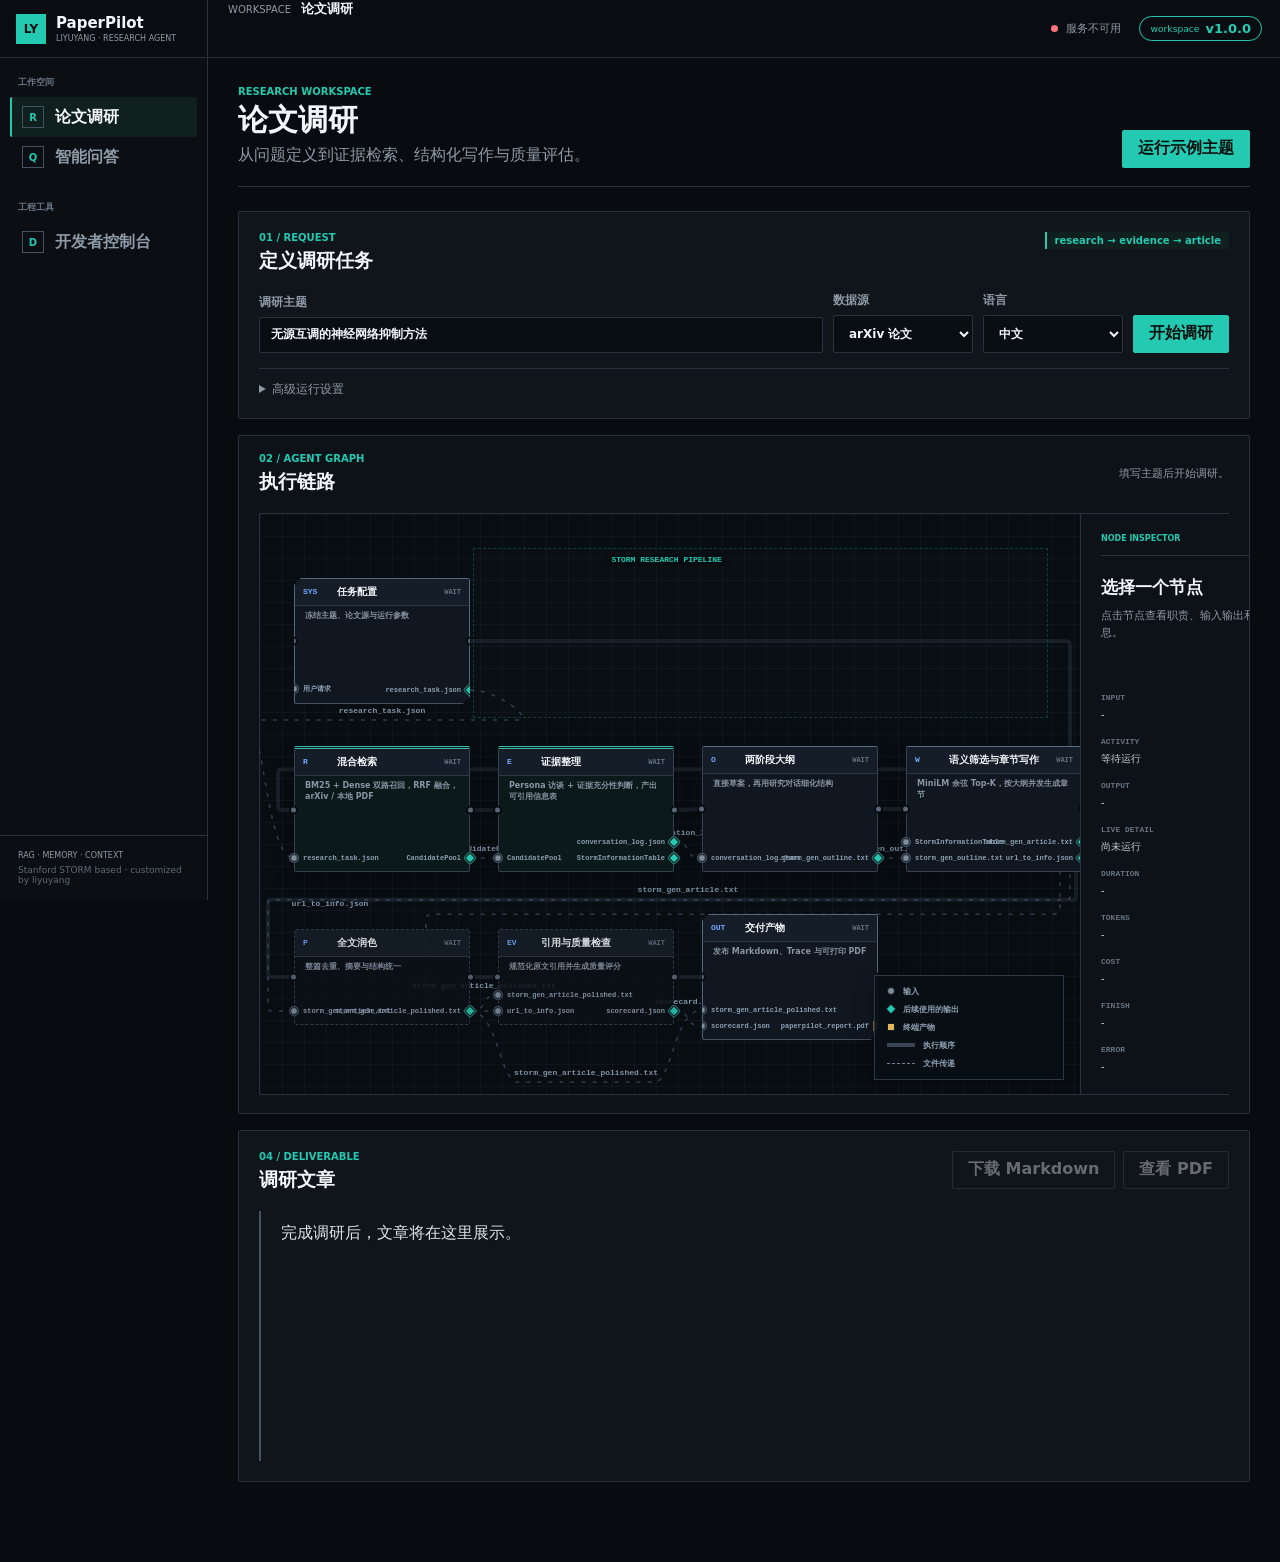
==== commit 1dd41bd8: "revert: 撤回蓝图主题重设计,恢复原界面" ====
--- a/frontend/paperpilot_dashboard/index.html
+++ b/frontend/paperpilot_dashboard/index.html
@@ -5,7 +5,7 @@
     <meta name="viewport" content="width=device-width, initial-scale=1" />
     <title>PaperPilot Agent Workspace</title>
     <link rel="icon" href="data:image/svg+xml,%3Csvg xmlns='http://www.w3.org/2000/svg' viewBox='0 0 32 32'%3E%3Crect width='32' height='32' fill='%2300c2a8'/%3E%3Cpath d='M8 24V8h15v4H13v3h8v4h-8v5z' fill='%23060a0e'/%3E%3C/svg%3E" />
-    <link rel="stylesheet" href="styles.css?v=1.0.1" />
+    <link rel="stylesheet" href="styles.css?v=1.0.0" />
   </head>
   <body data-mode="research">
     <header class="topbar">
@@ -203,6 +203,6 @@
     </div>
 
     <div class="toast hidden" id="toast" role="status"></div>
-    <script src="app.js?v=1.0.1"></script>
+    <script src="app.js?v=1.0.0"></script>
   </body>
 </html>
--- a/frontend/paperpilot_dashboard/styles.css
+++ b/frontend/paperpilot_dashboard/styles.css
@@ -1,39 +1,39 @@
 :root {
   color-scheme: dark;
-  --bg: #0a2340;
-  --rail: #0c2847;
-  --surface: #103052;
-  --surface-2: #143a60;
-  --surface-3: #1a4470;
-  --line: #2a4a73;
-  --line-strong: #3d5f8c;
+  --bg: #080b0f;
+  --rail: #0b0f14;
+  --surface: #10151b;
+  --surface-2: #141b23;
+  --surface-3: #19222c;
+  --line: #29323c;
+  --line-strong: #455261;
   --text: #f4f7fa;
-  --muted: #9db4d0;
-  --teal: #eef3fa;
-  --blue: #8ecbff;
-  --green: #57d992;
-  --amber: #f2c14e;
-  --red: #ff7a70;
-  --violet: #c4b5fd;
+  --muted: #8e9aa7;
+  --teal: #24c9b1;
+  --blue: #73a7ff;
+  --green: #5bd692;
+  --amber: #e8b75a;
+  --red: #ff737d;
+  --violet: #a795ff;
   --radius: 2px;
-  font-family: "PingFang SC", "Hiragino Sans GB", "Microsoft YaHei", "Noto Sans SC", system-ui, sans-serif;
+  font-family: Inter, "IBM Plex Sans", "Segoe UI", "Microsoft YaHei", system-ui, sans-serif;
 }
 
 * { box-sizing: border-box; }
 html { background: var(--bg); scroll-behavior: smooth; }
 body { min-width: 320px; margin: 0; background: var(--bg); color: var(--text); letter-spacing: 0; }
 button, input, select, textarea { font: inherit; letter-spacing: 0; }
-button { min-height: 38px; border: 1px solid var(--teal); border-radius: var(--radius); padding: 0 15px; background: var(--teal); color: #0a2340; font-weight: 750; cursor: pointer; transition: background 120ms ease, border-color 120ms ease, color 120ms ease; }
-button:hover:not(:disabled) { border-color: #ffffff; background: #ffffff; }
+button { min-height: 38px; border: 1px solid var(--teal); border-radius: var(--radius); padding: 0 15px; background: var(--teal); color: #03110e; font-weight: 750; cursor: pointer; transition: background 120ms ease, border-color 120ms ease, color 120ms ease; }
+button:hover:not(:disabled) { border-color: #63e4d1; background: #63e4d1; }
 button:disabled { cursor: not-allowed; opacity: .38; }
 button:focus-visible, input:focus-visible, select:focus-visible, textarea:focus-visible { outline: 2px solid var(--blue); outline-offset: 2px; }
 .secondary-button, .icon-button { border-color: var(--line-strong); background: transparent; color: var(--text); }
 .secondary-button:hover:not(:disabled), .icon-button:hover:not(:disabled) { border-color: var(--muted); background: var(--surface-3); }
-.danger-button { border-color: #7a4550; background: transparent; color: #ffb1b7; }
-.danger-button:hover:not(:disabled) { border-color: var(--red); background: #4a2029; color: #fff; }
+.danger-button { border-color: #704048; background: transparent; color: #ffb1b7; }
+.danger-button:hover:not(:disabled) { border-color: var(--red); background: #35171d; color: #fff; }
 .text-button { min-height: auto; border: 0; padding: 0; background: transparent; color: var(--blue); }
 .icon-button { width: 38px; padding: 0; font-size: 20px; }
-input, select, textarea { width: 100%; border: 1px solid var(--line); border-radius: var(--radius); background: #0d2c50; color: var(--text); padding: 10px 11px; }
+input, select, textarea { width: 100%; border: 1px solid var(--line); border-radius: var(--radius); background: #090e13; color: var(--text); padding: 10px 11px; }
 textarea { resize: vertical; }
 label { display: grid; gap: 6px; color: var(--muted); font-size: 12px; font-weight: 650; }
 p { color: var(--muted); line-height: 1.55; }
@@ -41,12 +41,12 @@
 h1 { margin-bottom: 5px; font-size: 30px; line-height: 1.2; }
 h2 { margin-bottom: 0; font-size: 19px; }
 h3 { font-size: 14px; }
-code, pre { font-family: "SF Mono", ui-monospace, "Cascadia Mono", Menlo, Consolas, monospace; }
+code, pre { font-family: "Cascadia Code", "SFMono-Regular", Consolas, monospace; }
 .hidden { display: none !important; }
 
-.topbar { position: sticky; top: 0; z-index: 20; display: grid; grid-template-columns: 208px minmax(0, 1fr) auto; min-height: 58px; border-bottom: 1px solid var(--line); background: #0b2543; }
+.topbar { position: sticky; top: 0; z-index: 20; display: grid; grid-template-columns: 208px minmax(0, 1fr) auto; min-height: 58px; border-bottom: 1px solid var(--line); background: #090d12; }
 .brand { display: flex; align-items: center; gap: 10px; border-right: 1px solid var(--line); padding: 0 16px; color: var(--text); text-decoration: none; }
-.brand-mark { display: grid; place-items: center; width: 30px; height: 30px; background: var(--teal); color: #0a2340; font-size: 12px; font-weight: 900; }
+.brand-mark { display: grid; place-items: center; width: 30px; height: 30px; background: var(--teal); color: #03110e; font-size: 12px; font-weight: 900; }
 .brand strong, .brand small { display: block; }
 .brand strong { font-size: 15px; }
 .brand small { margin-top: 2px; color: var(--muted); font-size: 8px; }
@@ -58,7 +58,7 @@
 .release-pill { gap: 6px; }
 .release-pill strong { color: var(--teal); font-size: 13px; }
 .status-dot { width: 7px; height: 7px; border-radius: 50%; background: var(--amber); }
-.service-pill.online .status-dot { background: var(--green); box-shadow: 0 0 0 3px rgba(87,217,146,.12); }
+.service-pill.online .status-dot { background: var(--green); box-shadow: 0 0 0 3px rgba(91,214,146,.12); }
 .service-pill.offline .status-dot { background: var(--red); }
 
 .workspace-shell { display: grid; grid-template-columns: 208px minmax(0, 1fr) 288px; min-height: calc(100vh - 58px); }
@@ -67,23 +67,23 @@
 body[data-mode="research"] .workspace-inspector { display: none; }
 .workspace-rail { position: sticky; top: 58px; display: flex; height: calc(100vh - 58px); flex-direction: column; border-right: 1px solid var(--line); background: var(--rail); }
 .rail-section { padding: 18px 10px 6px; }
-.rail-label { display: block; margin: 0 8px 8px; color: #7f9cbd; font-size: 9px; font-weight: 800; text-transform: uppercase; }
+.rail-label { display: block; margin: 0 8px 8px; color: #697583; font-size: 9px; font-weight: 800; text-transform: uppercase; }
 .rail-item { display: flex; width: 100%; align-items: center; gap: 11px; min-height: 40px; border: 0; border-left: 2px solid transparent; padding: 0 10px; background: transparent; color: var(--muted); text-align: left; }
 .rail-item:hover:not(:disabled) { border-color: var(--line-strong); background: var(--surface); color: var(--text); }
-.rail-item.active { border-color: var(--teal); background: #12375e; color: var(--text); }
+.rail-item.active { border-color: var(--teal); background: #10201f; color: var(--text); }
 .rail-item i { display: grid; place-items: center; width: 22px; height: 22px; border: 1px solid var(--line-strong); color: var(--teal); font-size: 10px; font-style: normal; font-weight: 800; }
 .rail-spacer { flex: 1; }
 .rail-foot { border-top: 1px solid var(--line); padding: 15px 18px; }
 .rail-foot span, .rail-foot small { display: block; }
 .rail-foot span { color: var(--muted); font-size: 8px; }
-.rail-foot small { margin-top: 5px; color: #6f8fb2; font-size: 9px; }
+.rail-foot small { margin-top: 5px; color: #5e6975; font-size: 9px; }
 
 .workspace-main { min-width: 0; padding: 28px 30px 64px; }
-.workspace-inspector { position: sticky; top: 58px; height: calc(100vh - 58px); overflow: auto; border-left: 1px solid var(--line); background: #0d2a4b; }
+.workspace-inspector { position: sticky; top: 58px; height: calc(100vh - 58px); overflow: auto; border-left: 1px solid var(--line); background: #0b1016; }
 .inspector-block { border-bottom: 1px solid var(--line); padding: 20px 16px; }
 .inspector-block label + label { margin-top: 13px; }
 .inspector-block .rail-label { margin-left: 0; }
-.inspector-note { background: #103252; }
+.inspector-note { background: #0e171c; }
 .inspector-note p { margin: 8px 0 0; font-size: 12px; }
 .capability-list { display: grid; gap: 11px; margin: 0; padding: 0; list-style: none; color: var(--muted); font-size: 12px; }
 .capability-list li { display: flex; align-items: center; gap: 9px; }
@@ -95,10 +95,10 @@
 .page-heading p { margin-bottom: 0; }
 .surface, .console-section, .pipeline-strip { margin-bottom: 16px; border: 1px solid var(--line); border-radius: var(--radius); background: var(--surface); }
 .surface, .console-section { padding: 20px; }
-.pipeline-strip { padding: 17px 20px 20px; background: #0e2c4e; }
+.pipeline-strip { padding: 17px 20px 20px; background: #0d1218; }
 .section-heading { display: flex; align-items: flex-start; justify-content: space-between; gap: 18px; margin-bottom: 18px; }
 .section-heading.compact { align-items: center; }
-.section-heading b { border-left: 2px solid var(--teal); padding: 3px 8px; background: #12375e; color: var(--teal); font-size: 10px; white-space: nowrap; }
+.section-heading b { border-left: 2px solid var(--teal); padding: 3px 8px; background: #10201f; color: var(--teal); font-size: 10px; white-space: nowrap; }
 .form-row { display: flex; align-items: end; gap: 10px; }
 .form-row > label { min-width: 140px; }.form-row .grow { flex: 1; }
 .button-row { display: flex; gap: 8px; flex-wrap: wrap; }
@@ -107,122 +107,121 @@
 .advanced-row { margin-top: 13px; }.advanced-row label { flex: 1; }
 .activity-line { max-width: 55%; margin: 0; font-size: 11px; text-align: right; }
 .pipeline-workbench { padding-bottom: 18px; overflow: hidden; }
-.pipeline-layout { display: grid; grid-template-columns: minmax(820px, 1fr) 270px; min-height: 560px; border: 1px solid var(--line); background: #0a2543; }
-.pipeline-canvas { position: relative; display: grid; min-width: 820px; grid-template-columns: repeat(4, minmax(176px, 1fr)); grid-template-rows: repeat(3, 126px); gap: 42px 28px; align-content: center; padding: 64px 34px 54px; overflow: hidden; background-color: #0a2543; background-image: linear-gradient(rgba(255,255,255,.05) 1px, transparent 1px), linear-gradient(90deg, rgba(255,255,255,.05) 1px, transparent 1px); background-size: 22px 22px; }
-.pipeline-canvas::before { position: absolute; top: 34px; left: calc(25% + 8px); width: calc(75% - 42px); height: 168px; border: 1px dashed rgba(180,215,245,.24); background: rgba(255,255,255,.04); content: ""; pointer-events: none; }
-.agent-cluster-label { position: absolute; top: 39px; left: 42%; z-index: 4; padding: 2px 7px; background: #0a2543; color: var(--teal); font: 800 8px "Cascadia Code", monospace; }
+.pipeline-layout { display: grid; grid-template-columns: minmax(820px, 1fr) 270px; min-height: 560px; border: 1px solid var(--line); background: #080d12; }
+.pipeline-canvas { position: relative; display: grid; min-width: 820px; grid-template-columns: repeat(4, minmax(176px, 1fr)); grid-template-rows: repeat(3, 126px); gap: 42px 28px; align-content: center; padding: 64px 34px 54px; overflow: hidden; background-color: #080d12; background-image: linear-gradient(rgba(68,82,97,.12) 1px, transparent 1px), linear-gradient(90deg, rgba(68,82,97,.12) 1px, transparent 1px); background-size: 22px 22px; }
+.pipeline-canvas::before { position: absolute; top: 34px; left: calc(25% + 8px); width: calc(75% - 42px); height: 168px; border: 1px dashed rgba(36,201,177,.24); background: rgba(13,29,29,.16); content: ""; pointer-events: none; }
+.agent-cluster-label { position: absolute; top: 39px; left: 42%; z-index: 4; padding: 2px 7px; background: #080d12; color: var(--teal); font: 800 8px "Cascadia Code", monospace; }
 .pipeline-wires { position: absolute; inset: 0; width: 100%; height: 100%; overflow: visible; pointer-events: none; }.execution-layer { z-index: 1; }.artifact-layer { z-index: 2; }
 .pipeline-wires path { fill: none; vector-effect: non-scaling-stroke; transition: stroke .25s ease, opacity .25s ease, filter .25s ease; }
-.execution-wire { stroke: #274a6e; stroke-width: 4; opacity: .32; }.execution-wire.complete { stroke: #31594e; opacity: .75; }.execution-wire.active { stroke: var(--teal); stroke-width: 4; stroke-dasharray: 12 10; opacity: 1; filter: drop-shadow(0 0 6px rgba(180,215,245,.85)); animation: execution-flow .68s linear infinite; }.execution-wire.failed { stroke: var(--red); opacity: 1; filter: drop-shadow(0 0 5px rgba(255,122,112,.75)); }
-.artifact-wire { stroke: #6f92b8; stroke-width: 1.55; stroke-dasharray: 4 7; opacity: .5; }.artifact-wire.complete { stroke: #5fae8d; opacity: .72; }.artifact-wire.active { stroke: #a5d6ff; stroke-width: 2.35; stroke-dasharray: 5 8; opacity: 1; filter: drop-shadow(0 0 7px rgba(165,214,255,.95)); animation: artifact-flow .5s linear infinite; }.artifact-wire.failed { stroke: var(--red); opacity: .95; }
-.artifact-label { fill: #9db6d2; font: 700 8px "Cascadia Code", monospace; letter-spacing: 0; pointer-events: none; }
-.pipeline-node { position: relative; z-index: 3; display: grid; min-width: 0; min-height: 118px; grid-column: var(--col); grid-row: var(--row); grid-template-rows: 31px auto 1fr; align-items: start; border: 1px solid #31547f; border-radius: 2px; padding: 0 10px 9px; background: #12335a; color: var(--text); text-align: left; box-shadow: none; overflow: visible; }
-.pipeline-node.system-node { clip-path: polygon(7px 0, 100% 0, 100% calc(100% - 7px), calc(100% - 7px) 100%, 0 100%, 0 7px); border-color: #5c7ba0; }.pipeline-node.agent-node { border-top: 3px double #38bba9; background: #11365e; }.pipeline-node.process-node { border-top-color: #6f92b8; }.pipeline-node.aux-node { min-height: 96px; align-self: center; border-style: dashed; background: #0d2a4b; box-shadow: none; opacity: .88; }
-.node-head { display: grid; grid-template-columns: 27px minmax(0,1fr) auto; align-items: center; gap: 7px; margin: 0 -10px 7px; border-bottom: 1px solid #2a4a73; padding: 6px 8px; background: #173a64; }.node-head > i { color: var(--blue); font: 800 8px "Cascadia Code", monospace; font-style: normal; }.node-head b { min-width: 0; overflow: hidden; font-size: 10px; text-overflow: ellipsis; white-space: nowrap; }.node-head em { color: #7e9cc0; font: 800 7px "Cascadia Code", monospace; font-style: normal; }
-.node-description { display: block; min-height: 26px; color: #9cb3cd; font-size: 8px; line-height: 1.4; }
-.node-port { position: absolute; display: flex; max-width: 74%; align-items: center; gap: 5px; color: #a3b9d3; font: 700 7px "Cascadia Code", monospace; white-space: nowrap; }.node-port i { width: 8px; height: 8px; flex: 0 0 auto; border: 1px solid #16324f; border-radius: 50%; background: #a8bcd2; box-shadow: 0 0 0 1px #3d5f8c; }.input-port { bottom: 9px; left: -5px; }.node-port.port-row-2 { bottom: 25px; }.output-port { right: -5px; bottom: 9px; flex-direction: row-reverse; text-align: right; }.relay-output i { border-radius: 1px; background: var(--teal); box-shadow: 0 0 0 1px #b9cee2; transform: rotate(45deg); }.terminal-output i { border-radius: 0; background: #f2c14e; box-shadow: 0 0 0 1px #9c7a35; }
-.flow-port { position: absolute; top: 50%; width: 9px; height: 9px; border: 2px solid #0a2543; border-radius: 50%; background: #7d97b5; transform: translateY(-50%); }.flow-in { left: -6px; }.flow-out { right: -6px; }
-.pipeline-node:hover:not(:disabled), .pipeline-node.selected { border-color: var(--blue); background: #1a4470; }
-.pipeline-node.active { border-color: var(--teal); background: #143d69; box-shadow: inset 3px 0 0 var(--teal), 0 0 14px rgba(180,215,245,.18); animation: node-breathe 1.5s ease-in-out infinite; }.pipeline-node.active::after { position: absolute; z-index: 6; inset: -2px; content: ""; pointer-events: none; background: linear-gradient(90deg, transparent 0 34%, var(--teal) 46% 58%, transparent 70%) top / 220% 1px no-repeat, linear-gradient(180deg, transparent 0 34%, var(--teal) 46% 58%, transparent 70%) right / 1px 220% no-repeat, linear-gradient(270deg, transparent 0 34%, var(--teal) 46% 58%, transparent 70%) bottom / 220% 1px no-repeat, linear-gradient(0deg, transparent 0 34%, var(--teal) 46% 58%, transparent 70%) left / 1px 220% no-repeat; filter: drop-shadow(0 0 4px rgba(180,215,245,.9)); animation: node-outline-flow 1.25s linear infinite; }.pipeline-node.active .flow-port { background: var(--teal); box-shadow: 0 0 9px var(--teal); }.pipeline-node.active em { color: var(--teal); }
-.pipeline-node.complete { border-color: #35a06a; background: #123a4a; }.pipeline-node.complete .flow-port { background: var(--green); }.pipeline-node.complete em { color: var(--green); }
-.pipeline-node.failed { border-color: var(--red); background: #4a1f28; }.pipeline-node.failed .flow-port { background: var(--red); box-shadow: 0 0 8px rgba(255,122,112,.7); }.pipeline-node.failed em { color: var(--red); }
-.pipeline-node.skipped { border-color: #2a4a73; background: #0c2947; opacity: .58; }.pipeline-node.skipped em { color: #8aa5c2; }
-.pipeline-node .node-time { position: absolute; top: -9px; left: 9px; z-index: 4; border: 1px solid #35a06a; padding: 2px 5px; background: #0a2543; color: var(--green); font: 800 7px "Cascadia Code", monospace; font-style: normal; }
-.pipeline-legend { position: absolute; right: 16px; bottom: 14px; z-index: 5; display: grid; width: 190px; grid-template-columns: 1fr; gap: 7px; border: 1px solid #2c4d78; padding: 10px 12px; background: rgba(8,31,56,.94); box-shadow: 0 8px 20px rgba(0,0,0,.25); color: #a0b7d1; font: 700 8px "Cascadia Code", monospace; }.pipeline-legend span { display: flex; align-items: center; gap: 8px; }.pipeline-legend i { display: inline-block; width: 8px; height: 8px; border: 1px solid #16324f; }.legend-input { border-radius: 50%; background: #a8bcd2; }.legend-relay { border-radius: 1px; background: var(--teal); transform: rotate(45deg); }.legend-terminal { background: #f2c14e; }.pipeline-legend b { display: inline-block; width: 28px; height: 0; border-top: 4px solid #384654; }.pipeline-legend .legend-artifact { border-top-width: 1px; border-top-style: dashed; border-color: #7d9cbd; }
-.pipeline-inspector { border-left: 1px solid var(--line); padding: 20px; background: #0d2a4b; }
+.execution-wire { stroke: #26313d; stroke-width: 4; opacity: .5; }.execution-wire.complete { stroke: #31594e; opacity: .75; }.execution-wire.active { stroke: var(--teal); stroke-width: 4; stroke-dasharray: 12 10; opacity: 1; filter: drop-shadow(0 0 6px rgba(36,201,177,.85)); animation: execution-flow .68s linear infinite; }.execution-wire.failed { stroke: var(--red); opacity: 1; filter: drop-shadow(0 0 5px rgba(255,115,125,.75)); }
+.artifact-wire { stroke: #536b83; stroke-width: 1.55; stroke-dasharray: 4 7; opacity: .5; }.artifact-wire.complete { stroke: #5d8878; opacity: .72; }.artifact-wire.active { stroke: #7eb6ff; stroke-width: 2.35; stroke-dasharray: 5 8; opacity: 1; filter: drop-shadow(0 0 7px rgba(121,169,255,.95)); animation: artifact-flow .5s linear infinite; }.artifact-wire.failed { stroke: var(--red); opacity: .95; }
+.artifact-label { fill: #7f93a8; font: 700 8px "Cascadia Code", monospace; letter-spacing: 0; pointer-events: none; }
+.pipeline-node { position: relative; z-index: 3; display: grid; min-width: 0; min-height: 118px; grid-column: var(--col); grid-row: var(--row); grid-template-rows: 31px auto 1fr; align-items: start; border: 1px solid #35414e; border-radius: 2px; padding: 0 10px 9px; background: #101720; color: var(--text); text-align: left; box-shadow: 0 8px 20px rgba(0,0,0,.24); overflow: visible; }
+.pipeline-node.system-node { clip-path: polygon(7px 0, 100% 0, 100% calc(100% - 7px), calc(100% - 7px) 100%, 0 100%, 0 7px); border-color: #53667b; }.pipeline-node.agent-node { border-top: 3px double #38bba9; background: #0c191a; }.pipeline-node.process-node { border-top-color: #56708c; }.pipeline-node.aux-node { min-height: 96px; align-self: center; border-style: dashed; background: #0c1218; box-shadow: none; opacity: .88; }
+.node-head { display: grid; grid-template-columns: 27px minmax(0,1fr) auto; align-items: center; gap: 7px; margin: 0 -10px 7px; border-bottom: 1px solid #2b3743; padding: 6px 8px; background: #151e28; }.node-head > i { color: var(--blue); font: 800 8px "Cascadia Code", monospace; font-style: normal; }.node-head b { min-width: 0; overflow: hidden; font-size: 10px; text-overflow: ellipsis; white-space: nowrap; }.node-head em { color: #647180; font: 800 7px "Cascadia Code", monospace; font-style: normal; }
+.node-description { display: block; min-height: 26px; color: #8795a4; font-size: 8px; line-height: 1.4; }
+.node-port { position: absolute; display: flex; max-width: 74%; align-items: center; gap: 5px; color: #8da0b3; font: 700 7px "Cascadia Code", monospace; white-space: nowrap; }.node-port i { width: 8px; height: 8px; flex: 0 0 auto; border: 1px solid #111923; border-radius: 50%; background: #7f8d9a; box-shadow: 0 0 0 1px #45586a; }.input-port { bottom: 9px; left: -5px; }.node-port.port-row-2 { bottom: 25px; }.output-port { right: -5px; bottom: 9px; flex-direction: row-reverse; text-align: right; }.relay-output i { border-radius: 1px; background: var(--teal); box-shadow: 0 0 0 1px #287e73; transform: rotate(45deg); }.terminal-output i { border-radius: 0; background: #e2b85d; box-shadow: 0 0 0 1px #8a6b2e; }
+.flow-port { position: absolute; top: 50%; width: 9px; height: 9px; border: 2px solid #080d12; border-radius: 50%; background: #596776; transform: translateY(-50%); }.flow-in { left: -6px; }.flow-out { right: -6px; }
+.pipeline-node:hover:not(:disabled), .pipeline-node.selected { border-color: var(--blue); background: #16212d; }
+.pipeline-node.active { border-color: var(--teal); background: #101a21; box-shadow: inset 3px 0 0 var(--teal), 0 0 20px rgba(36,201,177,.24); animation: node-breathe 1.5s ease-in-out infinite; }.pipeline-node.active::after { position: absolute; z-index: 6; inset: -2px; content: ""; pointer-events: none; background: linear-gradient(90deg, transparent 0 34%, var(--teal) 46% 58%, transparent 70%) top / 220% 1px no-repeat, linear-gradient(180deg, transparent 0 34%, var(--teal) 46% 58%, transparent 70%) right / 1px 220% no-repeat, linear-gradient(270deg, transparent 0 34%, var(--teal) 46% 58%, transparent 70%) bottom / 220% 1px no-repeat, linear-gradient(0deg, transparent 0 34%, var(--teal) 46% 58%, transparent 70%) left / 1px 220% no-repeat; filter: drop-shadow(0 0 4px rgba(36,201,177,.9)); animation: node-outline-flow 1.25s linear infinite; }.pipeline-node.active .flow-port { background: var(--teal); box-shadow: 0 0 9px var(--teal); }.pipeline-node.active em { color: var(--teal); }
+.pipeline-node.complete { border-color: #2f7652; background: #0c1714; }.pipeline-node.complete .flow-port { background: var(--green); }.pipeline-node.complete em { color: var(--green); }
+.pipeline-node.failed { border-color: var(--red); background: #251116; }.pipeline-node.failed .flow-port { background: var(--red); box-shadow: 0 0 8px rgba(255,115,125,.7); }.pipeline-node.failed em { color: var(--red); }
+.pipeline-node.skipped { border-color: #29323c; background: #0a0f14; opacity: .58; }.pipeline-node.skipped em { color: #788696; }
+.pipeline-node .node-time { position: absolute; top: -9px; left: 9px; z-index: 4; border: 1px solid #2f7652; padding: 2px 5px; background: #07120d; color: var(--green); font: 800 7px "Cascadia Code", monospace; font-style: normal; }
+.pipeline-legend { position: absolute; right: 16px; bottom: 14px; z-index: 5; display: grid; width: 190px; grid-template-columns: 1fr; gap: 7px; border: 1px solid #2b3947; padding: 10px 12px; background: rgba(9,15,21,.94); box-shadow: 0 8px 20px rgba(0,0,0,.25); color: #8fa0b2; font: 700 8px "Cascadia Code", monospace; }.pipeline-legend span { display: flex; align-items: center; gap: 8px; }.pipeline-legend i { display: inline-block; width: 8px; height: 8px; border: 1px solid #111923; }.legend-input { border-radius: 50%; background: #7f8d9a; }.legend-relay { border-radius: 1px; background: var(--teal); transform: rotate(45deg); }.legend-terminal { background: #e2b85d; }.pipeline-legend b { display: inline-block; width: 28px; height: 0; border-top: 4px solid #384654; }.pipeline-legend .legend-artifact { border-top-width: 1px; border-top-style: dashed; border-color: #6a8198; }
+.pipeline-inspector { border-left: 1px solid var(--line); padding: 20px; background: #0c1218; }
 .pipeline-inspector > div { display: flex; align-items: center; justify-content: space-between; border-bottom: 1px solid var(--line); padding-bottom: 12px; }.pipeline-inspector > div span { color: var(--teal); font-size: 8px; font-weight: 800; }.pipeline-inspector > div b { color: var(--muted); font: 800 8px "Cascadia Code", monospace; }.pipeline-inspector > div b.active { color: var(--teal); }.pipeline-inspector > div b.complete { color: var(--green); }.pipeline-inspector > div b.failed { color: var(--red); }
-.pipeline-inspector h3 { margin: 20px 0 8px; font-size: 17px; }.pipeline-inspector p { min-height: 66px; font-size: 11px; }.pipeline-inspector dl { margin: 20px 0 0; }.pipeline-inspector dt { margin-top: 15px; color: #7f9cbd; font: 800 8px "Cascadia Code", monospace; }.pipeline-inspector dd { margin: 5px 0 0; color: #c8d8e8; font-size: 10px; line-height: 1.5; overflow-wrap: anywhere; }
-.pipeline-inspector > .pipeline-artifact-actions { display: grid; gap: 10px; margin-top: 18px; padding-top: 14px; border-top: 1px solid var(--line); border-bottom: 0; }.pipeline-inspector > .pipeline-artifact-actions.hidden { display: none; }.checkbox-control { display: flex; align-items: center; gap: 9px; color: #c8d8e8; font-size: 10px; }.checkbox-control input { accent-color: var(--teal); }.deliverable-actions { display: flex; align-items: center; gap: 8px; }
+.pipeline-inspector h3 { margin: 20px 0 8px; font-size: 17px; }.pipeline-inspector p { min-height: 66px; font-size: 11px; }.pipeline-inspector dl { margin: 20px 0 0; }.pipeline-inspector dt { margin-top: 15px; color: #657281; font: 800 8px "Cascadia Code", monospace; }.pipeline-inspector dd { margin: 5px 0 0; color: #c7d1da; font-size: 10px; line-height: 1.5; overflow-wrap: anywhere; }
+.pipeline-inspector > .pipeline-artifact-actions { display: grid; gap: 10px; margin-top: 18px; padding-top: 14px; border-top: 1px solid var(--line); border-bottom: 0; }.pipeline-inspector > .pipeline-artifact-actions.hidden { display: none; }.checkbox-control { display: flex; align-items: center; gap: 9px; color: #c7d1da; font-size: 10px; }.checkbox-control input { accent-color: var(--teal); }.deliverable-actions { display: flex; align-items: center; gap: 8px; }
 .research-progress { display: grid; grid-template-columns: repeat(5, minmax(0, 1fr)); border: 1px solid var(--line); }
 .research-progress > div { display: grid; min-height: 66px; align-content: center; gap: 5px; border-right: 1px solid var(--line); padding: 10px 13px; color: var(--muted); }
 .research-progress > div:last-child { border-right: 0; }
-.research-progress i { color: #7f9cbd; font-size: 9px; font-style: normal; }
+.research-progress i { color: #637080; font-size: 9px; font-style: normal; }
 .research-progress span { font-size: 12px; }
-.research-progress .complete { border-top: 2px solid var(--green); background: #123c46; color: #c9f2dc; }
-.research-progress .active { border-top: 2px solid var(--blue); background: #16395f; color: #dbe9fb; }
-.research-progress .failed { border-top: 2px solid var(--red); background: #4a2029; color: #ffc8cc; }
+.research-progress .complete { border-top: 2px solid var(--green); background: #0d1c16; color: #c4f1d7; }
+.research-progress .active { border-top: 2px solid var(--blue); background: #101b2a; color: #dae8ff; }
+.research-progress .failed { border-top: 2px solid var(--red); background: #271217; color: #ffc8cc; }
 .metric-grid { display: grid; grid-template-columns: repeat(auto-fit, minmax(145px, 1fr)); border: 1px solid var(--line); background: var(--line); gap: 1px; }
-.metric { min-height: 82px; padding: 13px; background: #0c2947; }
+.metric { min-height: 82px; padding: 13px; background: #0a0f14; }
 .metric small { display: block; color: var(--muted); font-size: 10px; overflow-wrap: anywhere; }
 .metric strong { display: block; margin-top: 8px; font-size: 21px; overflow-wrap: anywhere; }
 .metric strong em { margin-left: 5px; color: var(--muted); font-size: 10px; font-style: normal; }
-.article { min-height: 250px; max-width: 76ch; margin: 0 auto; border: 1px solid #d8d2c6; border-left: 3px solid var(--amber); padding: 28px 34px; background: #faf6ee; color: #262019; box-shadow: 0 10px 30px rgba(3, 12, 24, .35); font-family: Georgia, "Songti SC", "SimSun", serif; font-size: 15px; line-height: 1.9; white-space: pre-wrap; }
-.article h2, .article h3, .article h4 { color: #1d1811; border-bottom: 1px solid #e3dccf; padding-bottom: 6px; }
+.article { min-height: 250px; border-left: 2px solid var(--line-strong); padding: 8px 20px 20px; color: #dce3e9; line-height: 1.8; white-space: pre-wrap; }
 
 .chat-view { display: grid; min-width: 0; max-width: 100%; grid-template-columns: 230px minmax(0, 1fr); min-height: calc(100vh - 120px); border: 1px solid var(--line); background: var(--surface); }
 .chat-sessions { min-width: 0; max-width: 100%; border-right: 1px solid var(--line); padding: 16px 10px; }
 .session-list { display: flex; min-width: 0; max-width: 100%; flex-direction: column; gap: 3px; }
 .session-item { display: flex; width: 100%; min-width: 0; max-width: 100%; flex-direction: column; gap: 3px; min-height: 68px; border: 0; border-left: 2px solid transparent; padding: 10px; background: transparent; color: var(--text); text-align: left; overflow: hidden; }
 .session-item strong { min-width: 0; overflow: hidden; text-overflow: ellipsis; white-space: nowrap; }
-.session-item:hover, .session-item.active { border-color: var(--teal); background: #12365d; }
+.session-item:hover, .session-item.active { border-color: var(--teal); background: #101d1d; }
 .session-item span, .session-item small { color: var(--muted); font-size: 10px; overflow: hidden; text-overflow: ellipsis; white-space: nowrap; }
 .chat-workspace { display: grid; min-width: 0; grid-template-rows: auto minmax(410px, 1fr) auto auto; padding: 20px 24px; }
 .chat-header { align-items: center; margin-bottom: 0; }
 .chat-messages { overflow-y: auto; padding: 22px 0; }
-.message { display: grid; width: min(86%, 780px); grid-template-columns: 34px minmax(0,1fr); gap: 10px; margin-bottom: 16px; }.message.user { grid-template-columns: minmax(0,1fr) 34px; margin-left: auto; }.message.user .message-avatar { grid-column: 2; }.message.user .message-body { grid-column: 1; grid-row: 1; border-left: 0; border-right: 2px solid var(--blue); background: #17385f; }
-.message-avatar { width: 34px; height: 34px; border: 1px solid var(--line-strong); background: #0f2d50; object-fit: cover; }.message-body { min-width: 0; border-left: 2px solid var(--teal); padding: 12px 14px; background: #0f2d50; }.message-head { display: flex; align-items: center; justify-content: space-between; gap: 12px; }.message-telemetry { color: #8ba6c4; font: 700 8px "Cascadia Code", monospace; white-space: nowrap; }.message-usage { display: flex; flex-wrap: wrap; gap: 8px; margin-top: 11px; border-top: 1px solid #2a4a72; padding-top: 8px; }.message p { margin: 7px 0 0; color: var(--text); white-space: pre-wrap; }
+.message { display: grid; width: min(86%, 780px); grid-template-columns: 34px minmax(0,1fr); gap: 10px; margin-bottom: 16px; }.message.user { grid-template-columns: minmax(0,1fr) 34px; margin-left: auto; }.message.user .message-avatar { grid-column: 2; }.message.user .message-body { grid-column: 1; grid-row: 1; border-left: 0; border-right: 2px solid var(--blue); background: #111b28; }
+.message-avatar { width: 34px; height: 34px; border: 1px solid var(--line-strong); background: #0b1117; object-fit: cover; }.message-body { min-width: 0; border-left: 2px solid var(--teal); padding: 12px 14px; background: #0b1117; }.message-head { display: flex; align-items: center; justify-content: space-between; gap: 12px; }.message-telemetry { color: #74879a; font: 700 8px "Cascadia Code", monospace; white-space: nowrap; }.message-usage { display: flex; flex-wrap: wrap; gap: 8px; margin-top: 11px; border-top: 1px solid #22303d; padding-top: 8px; }.message p { margin: 7px 0 0; color: var(--text); white-space: pre-wrap; }
 .chat-toolbar { display: flex; gap: 8px; padding: 8px 0; }
 .chat-composer { display: grid; grid-template-columns: minmax(0, 1fr) auto; gap: 8px; border-top: 1px solid var(--line); padding-top: 12px; }
-.session-meta { margin: 0; }.session-meta dt { color: #7f9cbd; font-size: 9px; }.session-meta dd { margin: 4px 0 13px; overflow-wrap: anywhere; font-size: 11px; }
-.version-badge, .missing-badge { display: inline-block; margin-left: 5px; padding: 1px 5px; background: #1a4470; color: var(--teal); font-size: 9px; }
+.session-meta { margin: 0; }.session-meta dt { color: #687583; font-size: 9px; }.session-meta dd { margin: 4px 0 13px; overflow-wrap: anywhere; font-size: 11px; }
+.version-badge, .missing-badge { display: inline-block; margin-left: 5px; padding: 1px 5px; background: #18302d; color: var(--teal); font-size: 9px; }
 .citations summary { color: var(--blue); font-size: 11px; }
 .citations > ul { display: grid; gap: 8px; padding-left: 18px; }
 .citations > ul > li { color: var(--muted); font-size: 11px; }
 .citation-row { display: flex; align-items: center; flex-wrap: wrap; gap: 7px; }
 .citation-title { color: var(--text); }
-.citation-source { display: inline-flex; flex-direction: column; gap: 2px; }.citation-authors, .original-sources small { display: block; color: #93adc9; font-size: 9px; }
+.citation-source { display: inline-flex; flex-direction: column; gap: 2px; }.citation-authors, .original-sources small { display: block; color: #7f91a3; font-size: 9px; }
 .citation-locator { min-height: 24px; padding: 2px 8px; border-color: var(--blue); background: transparent; color: var(--blue); font-size: 10px; }
 .original-sources { display: grid; gap: 4px; margin: 6px 0 0; padding-left: 12px; list-style: none; }
 .original-sources li { display: grid; grid-template-columns: 24px minmax(0, 1fr); gap: 5px; }
 .original-sources a { color: var(--teal); overflow-wrap: anywhere; }
 .article p { scroll-margin-top: 92px; border-left: 2px solid transparent; padding-left: 12px; transition: background .2s ease, border-color .2s ease; }
-.article .citation-target { border-left-color: var(--amber); background: rgba(242,193,78,.35); }
+.article .citation-target { border-left-color: var(--teal); background: rgba(28, 205, 183, .1); }
 
 body[data-mode="developer"] .workspace-shell { grid-template-columns: 208px minmax(0, 1fr); }
 body[data-mode="developer"] .workspace-main { grid-column: 2; }
 .developer-header { align-items: flex-end; }
 .developer-actions { display: flex; align-items: end; gap: 8px; }.developer-actions label { min-width: 260px; }
 .status-band { display: grid; grid-template-columns: repeat(5, minmax(0, 1fr)) 48px; margin-bottom: 16px; border: 1px solid var(--line); background: var(--line); gap: 1px; }
-.status-band > div { min-width: 0; padding: 13px 14px; background: #0f2d50; }
+.status-band > div { min-width: 0; padding: 13px 14px; background: #0b1117; }
 .status-band small, .status-band span { display: block; color: var(--muted); font-size: 9px; }
 .status-band strong { display: block; margin: 5px 0; overflow: hidden; text-overflow: ellipsis; white-space: nowrap; font-size: 13px; }
-.status-band > button { width: 48px; height: 100%; border: 0; background: #12335a; }
+.status-band > button { width: 48px; height: 100%; border: 0; background: #101820; }
 .milestone-workspace { overflow: hidden; }
 .milestone-progress { display: grid; grid-template-columns: repeat(5, minmax(0, 1fr)); border: 1px solid var(--line); background: var(--line); gap: 1px; }
-.milestone-card { display: grid; min-height: 92px; grid-template-columns: 24px minmax(0, 1fr); grid-template-rows: 1fr auto; align-items: center; gap: 5px 10px; border: 0; border-radius: 0; padding: 14px; background: #0f2d50; color: var(--text); text-align: left; transition: background 140ms ease, box-shadow 140ms ease; }
+.milestone-card { display: grid; min-height: 92px; grid-template-columns: 24px minmax(0, 1fr); grid-template-rows: 1fr auto; align-items: center; gap: 5px 10px; border: 0; border-radius: 0; padding: 14px; background: #0b1117; color: var(--text); text-align: left; transition: background 140ms ease, box-shadow 140ms ease; }
 .milestone-card > span { grid-row: 1 / span 2; align-self: stretch; border-right: 1px solid var(--line); color: var(--muted); font-family: "Cascadia Code", monospace; font-size: 10px; padding-top: 2px; }
-.milestone-card strong { min-width: 0; overflow: hidden; color: #dce8f5; font-size: 12px; text-overflow: ellipsis; white-space: nowrap; }
+.milestone-card strong { min-width: 0; overflow: hidden; color: #dbe9f3; font-size: 12px; text-overflow: ellipsis; white-space: nowrap; }
 .milestone-card small { color: var(--muted); font-family: "Cascadia Code", monospace; font-size: 9px; }
-.milestone-card:hover, .milestone-card.selected { background: #12375e; }.milestone-card.selected { box-shadow: inset 3px 0 0 var(--teal); }.milestone-card.running small { color: var(--blue); }.milestone-card.production-governance small { color: var(--green); }
-.milestone-detail { display: grid; grid-template-columns: minmax(230px, .8fr) minmax(170px, .55fr) minmax(0, 1.65fr); gap: 18px; border: 1px solid var(--line); border-top: 0; padding: 17px; background: #0c2949; }
+.milestone-card:hover, .milestone-card.selected { background: #10201f; }.milestone-card.selected { box-shadow: inset 3px 0 0 var(--teal); }.milestone-card.running small { color: var(--blue); }.milestone-card.production-governance small { color: var(--green); }
+.milestone-detail { display: grid; grid-template-columns: minmax(230px, .8fr) minmax(170px, .55fr) minmax(0, 1.65fr); gap: 18px; border: 1px solid var(--line); border-top: 0; padding: 17px; background: #090f14; }
 .milestone-detail-copy > span, .case-comparison-head > span { color: var(--teal); font-size: 9px; font-weight: 900; text-transform: uppercase; }.milestone-detail-copy h3, .case-comparison h3 { margin: 5px 0 7px; font-size: 15px; }.milestone-detail-copy p { margin: 0; color: var(--muted); font-size: 11px; line-height: 1.6; }
-.milestone-benchmarks { display: flex; flex-wrap: wrap; align-content: flex-start; gap: 6px; border-left: 1px solid var(--line); padding-left: 18px; }.milestone-benchmarks span { border: 1px solid #2f5480; padding: 5px 7px; color: #bcd2e6; font-size: 10px; }
-.case-comparison { display: grid; grid-template-columns: repeat(2, minmax(0, 1fr)); border-left: 1px solid var(--line); padding-left: 18px; }.case-comparison-head, .case-citation { grid-column: 1 / -1; }.case-comparison-head { padding-bottom: 8px; }.case-field { min-width: 0; border-top: 1px solid var(--line); padding: 7px 10px 7px 0; }.case-field small, .case-field strong { display: block; }.case-field small { color: var(--muted); font-size: 9px; }.case-field strong { margin-top: 3px; color: #c4d7e9; font-family: "Cascadia Code", monospace; font-size: 10px; font-weight: 500; overflow-wrap: anywhere; }
+.milestone-benchmarks { display: flex; flex-wrap: wrap; align-content: flex-start; gap: 6px; border-left: 1px solid var(--line); padding-left: 18px; }.milestone-benchmarks span { border: 1px solid #244257; padding: 5px 7px; color: #a9c8dd; font-size: 10px; }
+.case-comparison { display: grid; grid-template-columns: repeat(2, minmax(0, 1fr)); border-left: 1px solid var(--line); padding-left: 18px; }.case-comparison-head, .case-citation { grid-column: 1 / -1; }.case-comparison-head { padding-bottom: 8px; }.case-field { min-width: 0; border-top: 1px solid var(--line); padding: 7px 10px 7px 0; }.case-field small, .case-field strong { display: block; }.case-field small { color: var(--muted); font-size: 9px; }.case-field strong { margin-top: 3px; color: #c6d6e1; font-family: "Cascadia Code", monospace; font-size: 10px; font-weight: 500; overflow-wrap: anywhere; }
 .benchmark-catalog { display: grid; grid-template-columns: repeat(3, minmax(0, 1fr)); border: 1px solid var(--line); background: var(--line); gap: 1px; }
-.benchmark-card { position: relative; display: flex; min-width: 0; min-height: 172px; flex-direction: column; gap: 9px; border: 0; border-radius: 0; padding: 16px 16px 13px 52px; background: #0f2d50; cursor: pointer; transition: background 120ms ease; }
+.benchmark-card { position: relative; display: flex; min-width: 0; min-height: 172px; flex-direction: column; gap: 9px; border: 0; border-radius: 0; padding: 16px 16px 13px 52px; background: #0b1117; cursor: pointer; transition: background 120ms ease; }
 .benchmark-card::before { position: absolute; top: 16px; left: 16px; display: grid; width: 24px; height: 24px; place-items: center; border: 1px solid var(--line-strong); color: var(--blue); content: attr(data-kind); font-size: 9px; font-weight: 900; }
-.benchmark-card:hover { background: #173a63; }.benchmark-card.selected { box-shadow: inset 3px 0 0 var(--teal); background: #12375e; }.benchmark-card.blocked { opacity: .58; }
+.benchmark-card:hover { background: #111a23; }.benchmark-card.selected { box-shadow: inset 3px 0 0 var(--teal); background: #10201f; }.benchmark-card.blocked { opacity: .58; }
 .card-meta { display: flex; align-items: center; justify-content: space-between; gap: 8px; }
 .card-meta span { color: var(--blue); font-size: 9px; font-weight: 800; }
-.readiness-badge { padding: 2px 5px; background: #123f46; color: var(--green) !important; }.readiness-badge.blocked { background: #4a3a1a; color: var(--amber) !important; }
+.readiness-badge { padding: 2px 5px; background: #143022; color: var(--green) !important; }.readiness-badge.blocked { background: #312519; color: var(--amber) !important; }
 .benchmark-card h3 { margin: 0; font-size: 15px; }.benchmark-card p { flex: 1; margin: 0; font-size: 11px; }.benchmark-card footer { display: flex; justify-content: space-between; gap: 8px; color: var(--muted); font-size: 9px; }
 .empty-state { grid-column: 1 / -1; margin: 0; padding: 30px; color: var(--muted); text-align: center; }
 .run-layout { display: grid; grid-template-columns: minmax(0, 1.05fr) minmax(0, .95fr); gap: 24px; }
 .benchmark-run-workspace { scroll-margin-top: 72px; }
 .paid-confirm { display: flex; min-width: 270px !important; grid-template-columns: auto 1fr; align-items: center; color: #ffd19e; }.paid-confirm input { width: auto; }
 .input-manifest { margin: 14px 0; }.input-row { display: grid; grid-template-columns: 150px minmax(0, 1fr) auto; gap: 9px; align-items: center; border-bottom: 1px solid var(--line); padding: 8px 0; }.input-row span, .input-row code { min-width: 0; overflow: hidden; color: var(--muted); font-size: 10px; text-overflow: ellipsis; white-space: nowrap; }.input-row b { color: var(--green); font-size: 9px; }.input-row b.missing { color: var(--red); }
-.command-box { margin: 14px 0; border: 1px solid var(--line); background: #081f38; }.command-box > div { display: flex; justify-content: space-between; border-bottom: 1px solid var(--line); padding: 8px 10px; color: var(--muted); font-size: 9px; }.command-box code { display: block; max-height: 110px; overflow: auto; padding: 11px; color: #c6d9ec; font-size: 10px; white-space: pre-wrap; overflow-wrap: anywhere; }
+.command-box { margin: 14px 0; border: 1px solid var(--line); background: #070b0f; }.command-box > div { display: flex; justify-content: space-between; border-bottom: 1px solid var(--line); padding: 8px 10px; color: var(--muted); font-size: 9px; }.command-box code { display: block; max-height: 110px; overflow: auto; padding: 11px; color: #bdd2e5; font-size: 10px; white-space: pre-wrap; overflow-wrap: anywhere; }
 .run-observer { min-width: 0; border-left: 1px solid var(--line); padding-left: 24px; }.run-progress { display: flex; min-height: 52px; align-items: center; gap: 10px; }.run-progress i { width: 9px; height: 9px; flex: 0 0 auto; border-radius: 50%; background: var(--muted); }.run-progress.running i { background: var(--blue); animation: pulse 1.2s infinite; }.run-progress.succeeded i { background: var(--green); }.run-progress.failed i, .run-progress.cancelled i { background: var(--red); }.run-progress p { margin: 2px 0 0; font-size: 10px; }
 .run-status { border-left: 2px solid var(--muted); padding: 3px 7px; background: var(--surface-3); color: var(--muted); font-size: 10px; }.run-status.running { border-color: var(--blue); color: var(--blue); }.run-status.succeeded { border-color: var(--green); color: var(--green); }.run-status.failed, .run-status.cancelled { border-color: var(--red); color: var(--red); }
-.benchmark-log-tail { height: 285px; margin: 12px 0 0; overflow: auto; border: 1px solid var(--line); padding: 12px; background: #061a30; color: #b9cee2; font-size: 10px; line-height: 1.55; white-space: pre-wrap; }
+.benchmark-log-tail { height: 285px; margin: 12px 0 0; overflow: auto; border: 1px solid var(--line); padding: 12px; background: #05080b; color: #a9c0d2; font-size: 10px; line-height: 1.55; white-space: pre-wrap; }
 .evidence-grid { display: grid; grid-template-columns: 1fr 1fr; gap: 22px; margin-top: 17px; }.evidence-grid > div { border-top: 1px solid var(--line); padding-top: 13px; }.evidence-grid li { margin-bottom: 7px; color: var(--muted); font-size: 11px; line-height: 1.5; }.artifact-list { color: var(--muted); font-family: "Cascadia Code", monospace; font-size: 10px; overflow-wrap: anywhere; }
-details pre, .diagnostic-grid pre { max-height: 300px; overflow: auto; border: 1px solid var(--line); padding: 11px; background: #061a30; color: #b9cee2; font-size: 10px; white-space: pre-wrap; }.diagnostic-grid { display: grid; grid-template-columns: repeat(3, minmax(0, 1fr)); gap: 12px; }.diagnostic-grid > div { min-width: 0; }
-.toast { position: fixed; right: 20px; bottom: 20px; z-index: 30; max-width: min(420px, calc(100vw - 40px)); border: 1px solid var(--line-strong); border-left: 3px solid var(--teal); padding: 12px 14px; background: #153a63; color: var(--text); box-shadow: 0 14px 36px rgba(0,0,0,.42); }.toast.error { border-left-color: var(--red); }
+details pre, .diagnostic-grid pre { max-height: 300px; overflow: auto; border: 1px solid var(--line); padding: 11px; background: #05080b; color: #a9c0d2; font-size: 10px; white-space: pre-wrap; }.diagnostic-grid { display: grid; grid-template-columns: repeat(3, minmax(0, 1fr)); gap: 12px; }.diagnostic-grid > div { min-width: 0; }
+.toast { position: fixed; right: 20px; bottom: 20px; z-index: 30; max-width: min(420px, calc(100vw - 40px)); border: 1px solid var(--line-strong); border-left: 3px solid var(--teal); padding: 12px 14px; background: #15202a; color: var(--text); box-shadow: 0 14px 36px rgba(0,0,0,.42); }.toast.error { border-left-color: var(--red); }
 @keyframes pulse { 50% { opacity: .35; } }
 @keyframes wire-flow { to { stroke-dashoffset: -18; } }
 @keyframes execution-flow { to { stroke-dashoffset: -22; } }
 @keyframes artifact-flow { to { stroke-dashoffset: -24; } }
-@keyframes node-breathe { 50% { box-shadow: inset 3px 0 0 var(--teal), 0 0 20px rgba(180,215,245,.26); } }
+@keyframes node-breathe { 50% { box-shadow: inset 3px 0 0 var(--teal), 0 0 28px rgba(36,201,177,.34); } }
 @keyframes node-outline-flow { to { background-position: 220% 0, 100% 220%, -120% 100%, 0 -120%; } }
 
 @media (max-width: 1180px) {
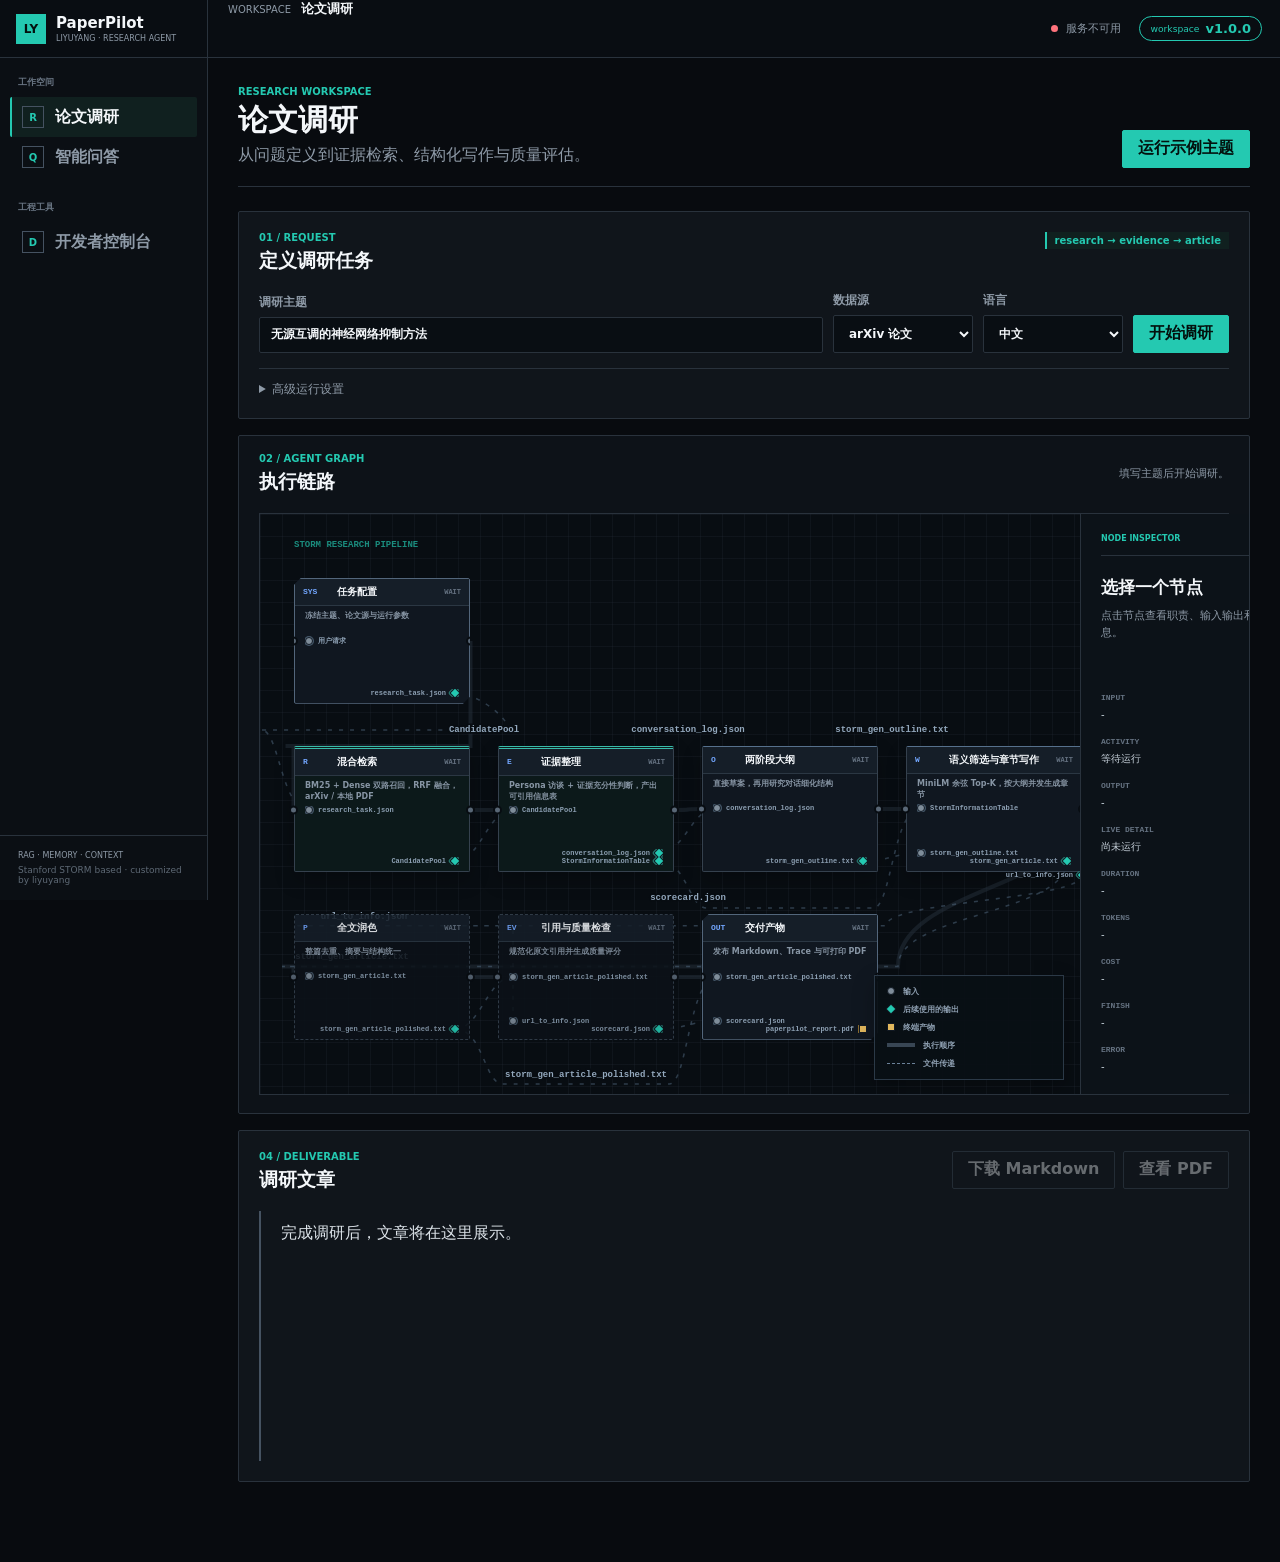
==== commit 2eced776: "fix: 修复执行链路图标签遮挡与错位虚线框 - 移除压在任务配置节点上的 cluster 虚线框,标题改为左上角小标签 - 节点端口文字改为流式布局,长文件名在节点内截断不再溢出 - 跨行走线统一走" ====
--- a/frontend/paperpilot_dashboard/index.html
+++ b/frontend/paperpilot_dashboard/index.html
@@ -5,7 +5,7 @@
     <meta name="viewport" content="width=device-width, initial-scale=1" />
     <title>PaperPilot Agent Workspace</title>
     <link rel="icon" href="data:image/svg+xml,%3Csvg xmlns='http://www.w3.org/2000/svg' viewBox='0 0 32 32'%3E%3Crect width='32' height='32' fill='%2300c2a8'/%3E%3Cpath d='M8 24V8h15v4H13v3h8v4h-8v5z' fill='%23060a0e'/%3E%3C/svg%3E" />
-    <link rel="stylesheet" href="styles.css?v=1.0.0" />
+    <link rel="stylesheet" href="styles.css?v=1.0.1" />
   </head>
   <body data-mode="research">
     <header class="topbar">
@@ -71,7 +71,7 @@
                 <button class="pipeline-node agent-node" data-node="retrieval" style="--col:1;--row:2" type="button"><span class="flow-port flow-in"></span><span class="flow-port flow-out"></span><span class="node-head"><i>R</i><b>混合检索</b><em>WAIT</em></span><small class="node-description">BM25 + Dense 双路召回，RRF 融合，arXiv / 本地 PDF</small><span class="node-port input-port" data-port="research_task"><i></i>research_task.json</span><span class="node-port output-port relay-output" data-port="information"><i></i>CandidatePool</span></button>
                 <button class="pipeline-node agent-node" data-node="evidence" style="--col:2;--row:2" type="button"><span class="flow-port flow-in"></span><span class="flow-port flow-out"></span><span class="node-head"><i>E</i><b>证据整理</b><em>WAIT</em></span><small class="node-description">Persona 访谈 + 证据充分性判断，产出可引用信息表</small><span class="node-port input-port" data-port="information"><i></i>CandidatePool</span><span class="node-port output-port relay-output port-row-2" data-port="conversation"><i></i>conversation_log.json</span><span class="node-port output-port relay-output" data-port="evidence_table"><i></i>StormInformationTable</span></button>
                 <button class="pipeline-node process-node" data-node="outline" style="--col:3;--row:2" type="button"><span class="flow-port flow-in"></span><span class="flow-port flow-out"></span><span class="node-head"><i>O</i><b>两阶段大纲</b><em>WAIT</em></span><small class="node-description">直接草案，再用研究对话细化结构</small><span class="node-port input-port" data-port="conversation"><i></i>conversation_log.json</span><span class="node-port output-port relay-output" data-port="outline"><i></i>storm_gen_outline.txt</span></button>
-                <button class="pipeline-node process-node" data-node="writer" style="--col:4;--row:2" type="button"><span class="flow-port flow-in"></span><span class="flow-port flow-out"></span><span class="node-head"><i>W</i><b>语义筛选与章节写作</b><em>WAIT</em></span><small class="node-description">MiniLM 余弦 Top-K，按大纲并发生成章节</small><span class="node-port input-port port-row-2" data-port="information"><i></i>StormInformationTable</span><span class="node-port input-port" data-port="outline"><i></i>storm_gen_outline.txt</span><span class="node-port output-port relay-output port-row-2" data-port="draft"><i></i>storm_gen_article.txt</span><span class="node-port output-port relay-output" data-port="references"><i></i>url_to_info.json</span></button>
+                <button class="pipeline-node process-node" data-node="writer" style="--col:4;--row:2" type="button"><span class="flow-port flow-in"></span><span class="flow-port flow-out"></span><span class="node-head"><i>W</i><b>语义筛选与章节写作</b><em>WAIT</em></span><small class="node-description">MiniLM 余弦 Top-K，按大纲并发生成章节</small><span class="node-port input-port" data-port="information"><i></i>StormInformationTable</span><span class="node-port input-port port-row-2" data-port="outline"><i></i>storm_gen_outline.txt</span><span class="node-port output-port relay-output" data-port="draft"><i></i>storm_gen_article.txt</span><span class="node-port output-port relay-output bottom-port" data-port="references"><i></i>url_to_info.json</span></button>
                 <button class="pipeline-node aux-node" data-node="polish" style="--col:1;--row:3" type="button"><span class="flow-port flow-in"></span><span class="flow-port flow-out"></span><span class="node-head"><i>P</i><b>全文润色</b><em>WAIT</em></span><small class="node-description">整篇去重、摘要与结构统一</small><span class="node-port input-port" data-port="draft"><i></i>storm_gen_article.txt</span><span class="node-port output-port relay-output" data-port="article"><i></i>storm_gen_article_polished.txt</span></button>
                 <button class="pipeline-node aux-node" data-node="evaluate" style="--col:2;--row:3" type="button"><span class="flow-port flow-in"></span><span class="flow-port flow-out"></span><span class="node-head"><i>EV</i><b>引用与质量检查</b><em>WAIT</em></span><small class="node-description">规范化原文引用并生成质量评分</small><span class="node-port input-port port-row-2" data-port="article"><i></i>storm_gen_article_polished.txt</span><span class="node-port input-port" data-port="references"><i></i>url_to_info.json</span><span class="node-port output-port relay-output" data-port="scorecard"><i></i>scorecard.json</span></button>
                 <button class="pipeline-node system-node" data-node="deliver" style="--col:3;--row:3" type="button"><span class="flow-port flow-in"></span><span class="flow-port flow-out"></span><span class="node-head"><i>OUT</i><b>交付产物</b><em>WAIT</em></span><small class="node-description">发布 Markdown、Trace 与可打印 PDF</small><span class="node-port input-port port-row-2" data-port="article"><i></i>storm_gen_article_polished.txt</span><span class="node-port input-port" data-port="scorecard"><i></i>scorecard.json</span><span class="node-port output-port terminal-output" data-port="report"><i></i>paperpilot_report.pdf</span></button>
@@ -203,6 +203,6 @@
     </div>
 
     <div class="toast hidden" id="toast" role="status"></div>
-    <script src="app.js?v=1.0.0"></script>
+    <script src="app.js?v=1.0.1"></script>
   </body>
 </html>
--- a/frontend/paperpilot_dashboard/styles.css
+++ b/frontend/paperpilot_dashboard/styles.css
@@ -109,18 +109,18 @@
 .pipeline-workbench { padding-bottom: 18px; overflow: hidden; }
 .pipeline-layout { display: grid; grid-template-columns: minmax(820px, 1fr) 270px; min-height: 560px; border: 1px solid var(--line); background: #080d12; }
 .pipeline-canvas { position: relative; display: grid; min-width: 820px; grid-template-columns: repeat(4, minmax(176px, 1fr)); grid-template-rows: repeat(3, 126px); gap: 42px 28px; align-content: center; padding: 64px 34px 54px; overflow: hidden; background-color: #080d12; background-image: linear-gradient(rgba(68,82,97,.12) 1px, transparent 1px), linear-gradient(90deg, rgba(68,82,97,.12) 1px, transparent 1px); background-size: 22px 22px; }
-.pipeline-canvas::before { position: absolute; top: 34px; left: calc(25% + 8px); width: calc(75% - 42px); height: 168px; border: 1px dashed rgba(36,201,177,.24); background: rgba(13,29,29,.16); content: ""; pointer-events: none; }
-.agent-cluster-label { position: absolute; top: 39px; left: 42%; z-index: 4; padding: 2px 7px; background: #080d12; color: var(--teal); font: 800 8px "Cascadia Code", monospace; }
+.agent-cluster-label { position: absolute; top: 24px; left: 34px; z-index: 4; padding: 2px 0; color: rgba(36,201,177,.68); font: 800 9px "Cascadia Code", monospace; letter-spacing: 0; }
 .pipeline-wires { position: absolute; inset: 0; width: 100%; height: 100%; overflow: visible; pointer-events: none; }.execution-layer { z-index: 1; }.artifact-layer { z-index: 2; }
 .pipeline-wires path { fill: none; vector-effect: non-scaling-stroke; transition: stroke .25s ease, opacity .25s ease, filter .25s ease; }
 .execution-wire { stroke: #26313d; stroke-width: 4; opacity: .5; }.execution-wire.complete { stroke: #31594e; opacity: .75; }.execution-wire.active { stroke: var(--teal); stroke-width: 4; stroke-dasharray: 12 10; opacity: 1; filter: drop-shadow(0 0 6px rgba(36,201,177,.85)); animation: execution-flow .68s linear infinite; }.execution-wire.failed { stroke: var(--red); opacity: 1; filter: drop-shadow(0 0 5px rgba(255,115,125,.75)); }
 .artifact-wire { stroke: #536b83; stroke-width: 1.55; stroke-dasharray: 4 7; opacity: .5; }.artifact-wire.complete { stroke: #5d8878; opacity: .72; }.artifact-wire.active { stroke: #7eb6ff; stroke-width: 2.35; stroke-dasharray: 5 8; opacity: 1; filter: drop-shadow(0 0 7px rgba(121,169,255,.95)); animation: artifact-flow .5s linear infinite; }.artifact-wire.failed { stroke: var(--red); opacity: .95; }
-.artifact-label { fill: #7f93a8; font: 700 8px "Cascadia Code", monospace; letter-spacing: 0; pointer-events: none; }
-.pipeline-node { position: relative; z-index: 3; display: grid; min-width: 0; min-height: 118px; grid-column: var(--col); grid-row: var(--row); grid-template-rows: 31px auto 1fr; align-items: start; border: 1px solid #35414e; border-radius: 2px; padding: 0 10px 9px; background: #101720; color: var(--text); text-align: left; box-shadow: 0 8px 20px rgba(0,0,0,.24); overflow: visible; }
-.pipeline-node.system-node { clip-path: polygon(7px 0, 100% 0, 100% calc(100% - 7px), calc(100% - 7px) 100%, 0 100%, 0 7px); border-color: #53667b; }.pipeline-node.agent-node { border-top: 3px double #38bba9; background: #0c191a; }.pipeline-node.process-node { border-top-color: #56708c; }.pipeline-node.aux-node { min-height: 96px; align-self: center; border-style: dashed; background: #0c1218; box-shadow: none; opacity: .88; }
+.artifact-label { fill: #93a8bd; paint-order: stroke; stroke: #080d12; stroke-width: 3px; font: 700 9px "Cascadia Code", monospace; letter-spacing: 0; pointer-events: none; }
+.pipeline-node { position: relative; z-index: 3; display: grid; min-width: 0; min-height: 118px; grid-column: var(--col); grid-row: var(--row); grid-template-rows: 31px auto 1fr; align-items: start; border: 1px solid #35414e; border-radius: 2px; padding: 0 10px 6px; background: #101720; color: var(--text); text-align: left; box-shadow: 0 8px 20px rgba(0,0,0,.24); overflow: visible; }
+.pipeline-node.system-node { clip-path: polygon(7px 0, 100% 0, 100% calc(100% - 7px), calc(100% - 7px) 100%, 0 100%, 0 7px); border-color: #53667b; }.pipeline-node.agent-node { border-top: 3px double #38bba9; background: #0c191a; }.pipeline-node.process-node { border-top-color: #56708c; }.pipeline-node.aux-node { min-height: 118px; align-self: stretch; border-style: dashed; background: #0c1218; box-shadow: none; opacity: .88; }
 .node-head { display: grid; grid-template-columns: 27px minmax(0,1fr) auto; align-items: center; gap: 7px; margin: 0 -10px 7px; border-bottom: 1px solid #2b3743; padding: 6px 8px; background: #151e28; }.node-head > i { color: var(--blue); font: 800 8px "Cascadia Code", monospace; font-style: normal; }.node-head b { min-width: 0; overflow: hidden; font-size: 10px; text-overflow: ellipsis; white-space: nowrap; }.node-head em { color: #647180; font: 800 7px "Cascadia Code", monospace; font-style: normal; }
 .node-description { display: block; min-height: 26px; color: #8795a4; font-size: 8px; line-height: 1.4; }
-.node-port { position: absolute; display: flex; max-width: 74%; align-items: center; gap: 5px; color: #8da0b3; font: 700 7px "Cascadia Code", monospace; white-space: nowrap; }.node-port i { width: 8px; height: 8px; flex: 0 0 auto; border: 1px solid #111923; border-radius: 50%; background: #7f8d9a; box-shadow: 0 0 0 1px #45586a; }.input-port { bottom: 9px; left: -5px; }.node-port.port-row-2 { bottom: 25px; }.output-port { right: -5px; bottom: 9px; flex-direction: row-reverse; text-align: right; }.relay-output i { border-radius: 1px; background: var(--teal); box-shadow: 0 0 0 1px #287e73; transform: rotate(45deg); }.terminal-output i { border-radius: 0; background: #e2b85d; box-shadow: 0 0 0 1px #8a6b2e; }
+.node-port { position: relative; display: inline-flex; width: fit-content; max-width: 100%; align-items: center; gap: 5px; color: #8da0b3; font: 700 7px "Cascadia Code", monospace; white-space: nowrap; overflow: hidden; text-overflow: ellipsis; }.node-port i { width: 8px; height: 8px; flex: 0 0 auto; border: 1px solid #111923; border-radius: 50%; background: #7f8d9a; box-shadow: 0 0 0 1px #45586a; }.node-port.port-row-2 { margin-top: 1px; }.output-port { justify-self: end; flex-direction: row-reverse; text-align: right; }.relay-output i { border-radius: 1px; background: var(--teal); box-shadow: 0 0 0 1px #287e73; transform: rotate(45deg); }.terminal-output i { border-radius: 0; background: #e2b85d; box-shadow: 0 0 0 1px #8a6b2e; }
+.node-port.bottom-port { position: absolute; right: -5px; bottom: -8px; margin: 0; }
 .flow-port { position: absolute; top: 50%; width: 9px; height: 9px; border: 2px solid #080d12; border-radius: 50%; background: #596776; transform: translateY(-50%); }.flow-in { left: -6px; }.flow-out { right: -6px; }
 .pipeline-node:hover:not(:disabled), .pipeline-node.selected { border-color: var(--blue); background: #16212d; }
 .pipeline-node.active { border-color: var(--teal); background: #101a21; box-shadow: inset 3px 0 0 var(--teal), 0 0 20px rgba(36,201,177,.24); animation: node-breathe 1.5s ease-in-out infinite; }.pipeline-node.active::after { position: absolute; z-index: 6; inset: -2px; content: ""; pointer-events: none; background: linear-gradient(90deg, transparent 0 34%, var(--teal) 46% 58%, transparent 70%) top / 220% 1px no-repeat, linear-gradient(180deg, transparent 0 34%, var(--teal) 46% 58%, transparent 70%) right / 1px 220% no-repeat, linear-gradient(270deg, transparent 0 34%, var(--teal) 46% 58%, transparent 70%) bottom / 220% 1px no-repeat, linear-gradient(0deg, transparent 0 34%, var(--teal) 46% 58%, transparent 70%) left / 1px 220% no-repeat; filter: drop-shadow(0 0 4px rgba(36,201,177,.9)); animation: node-outline-flow 1.25s linear infinite; }.pipeline-node.active .flow-port { background: var(--teal); box-shadow: 0 0 9px var(--teal); }.pipeline-node.active em { color: var(--teal); }
